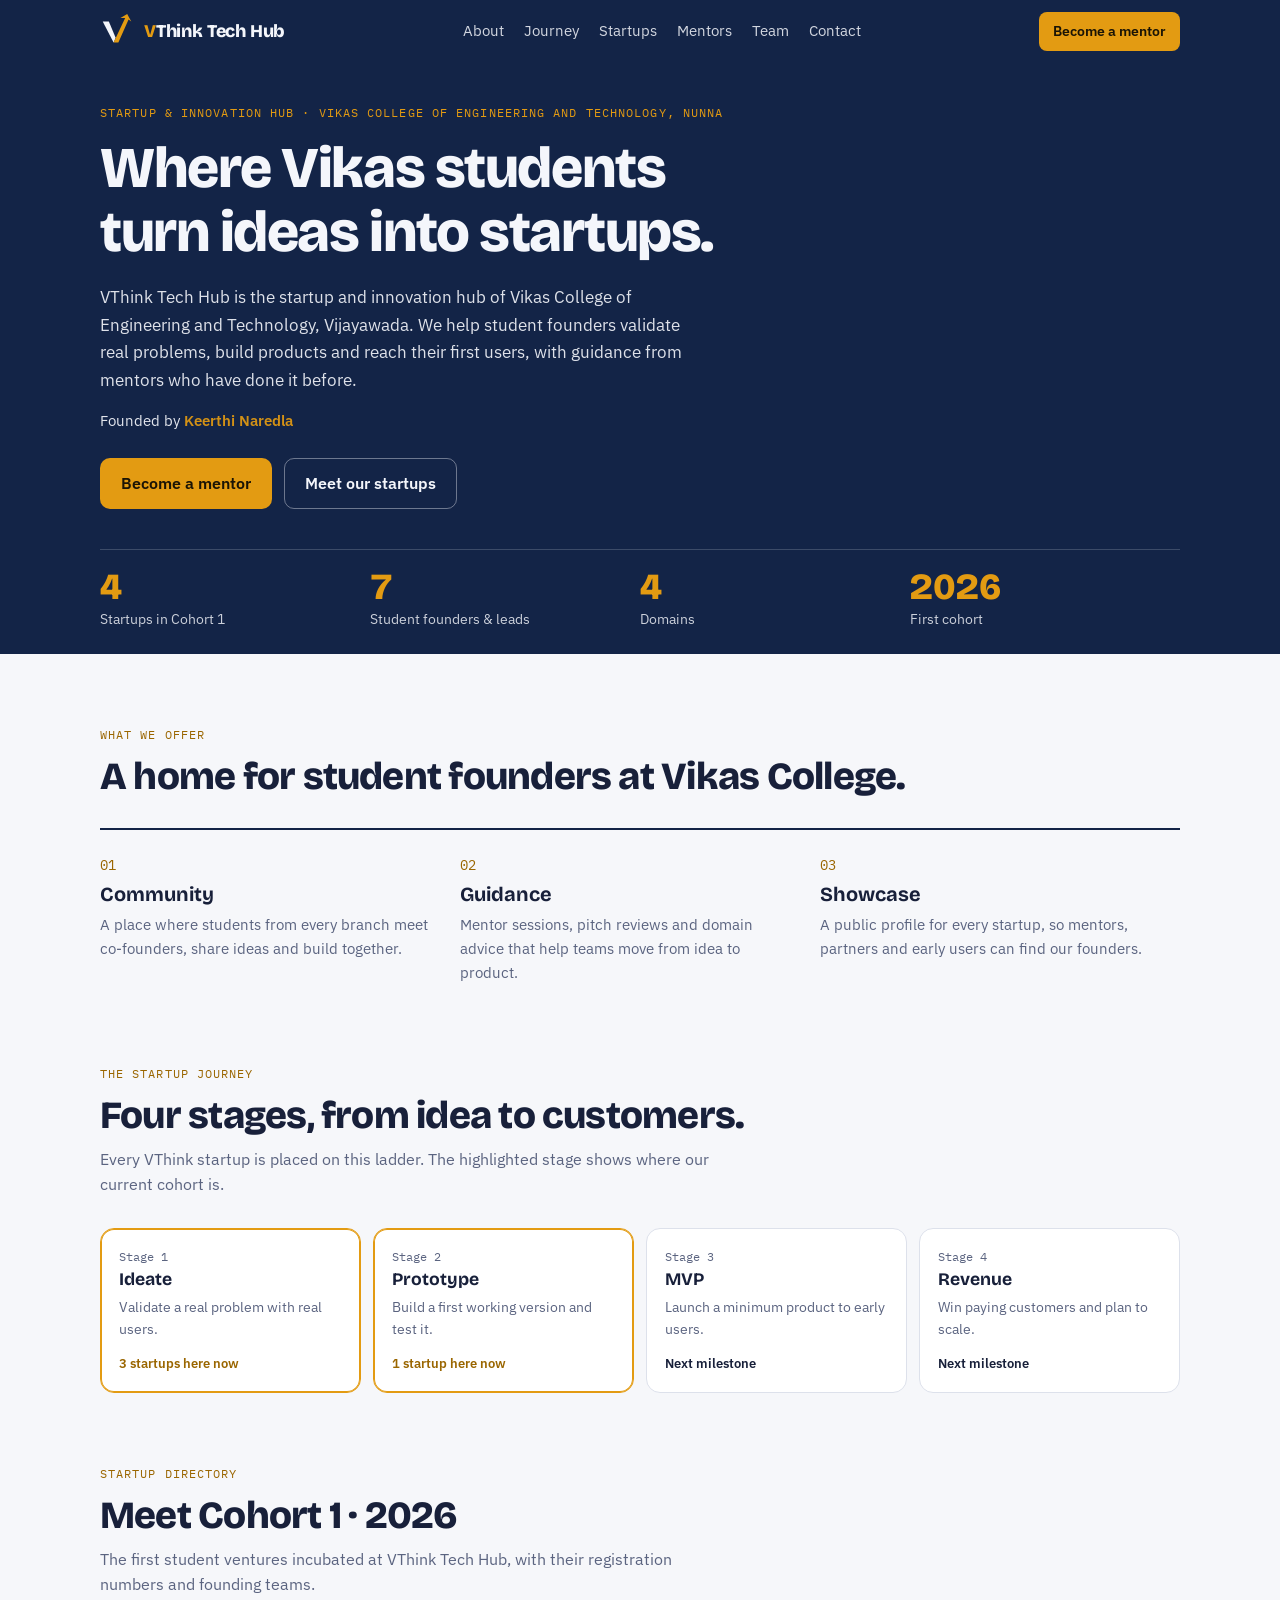
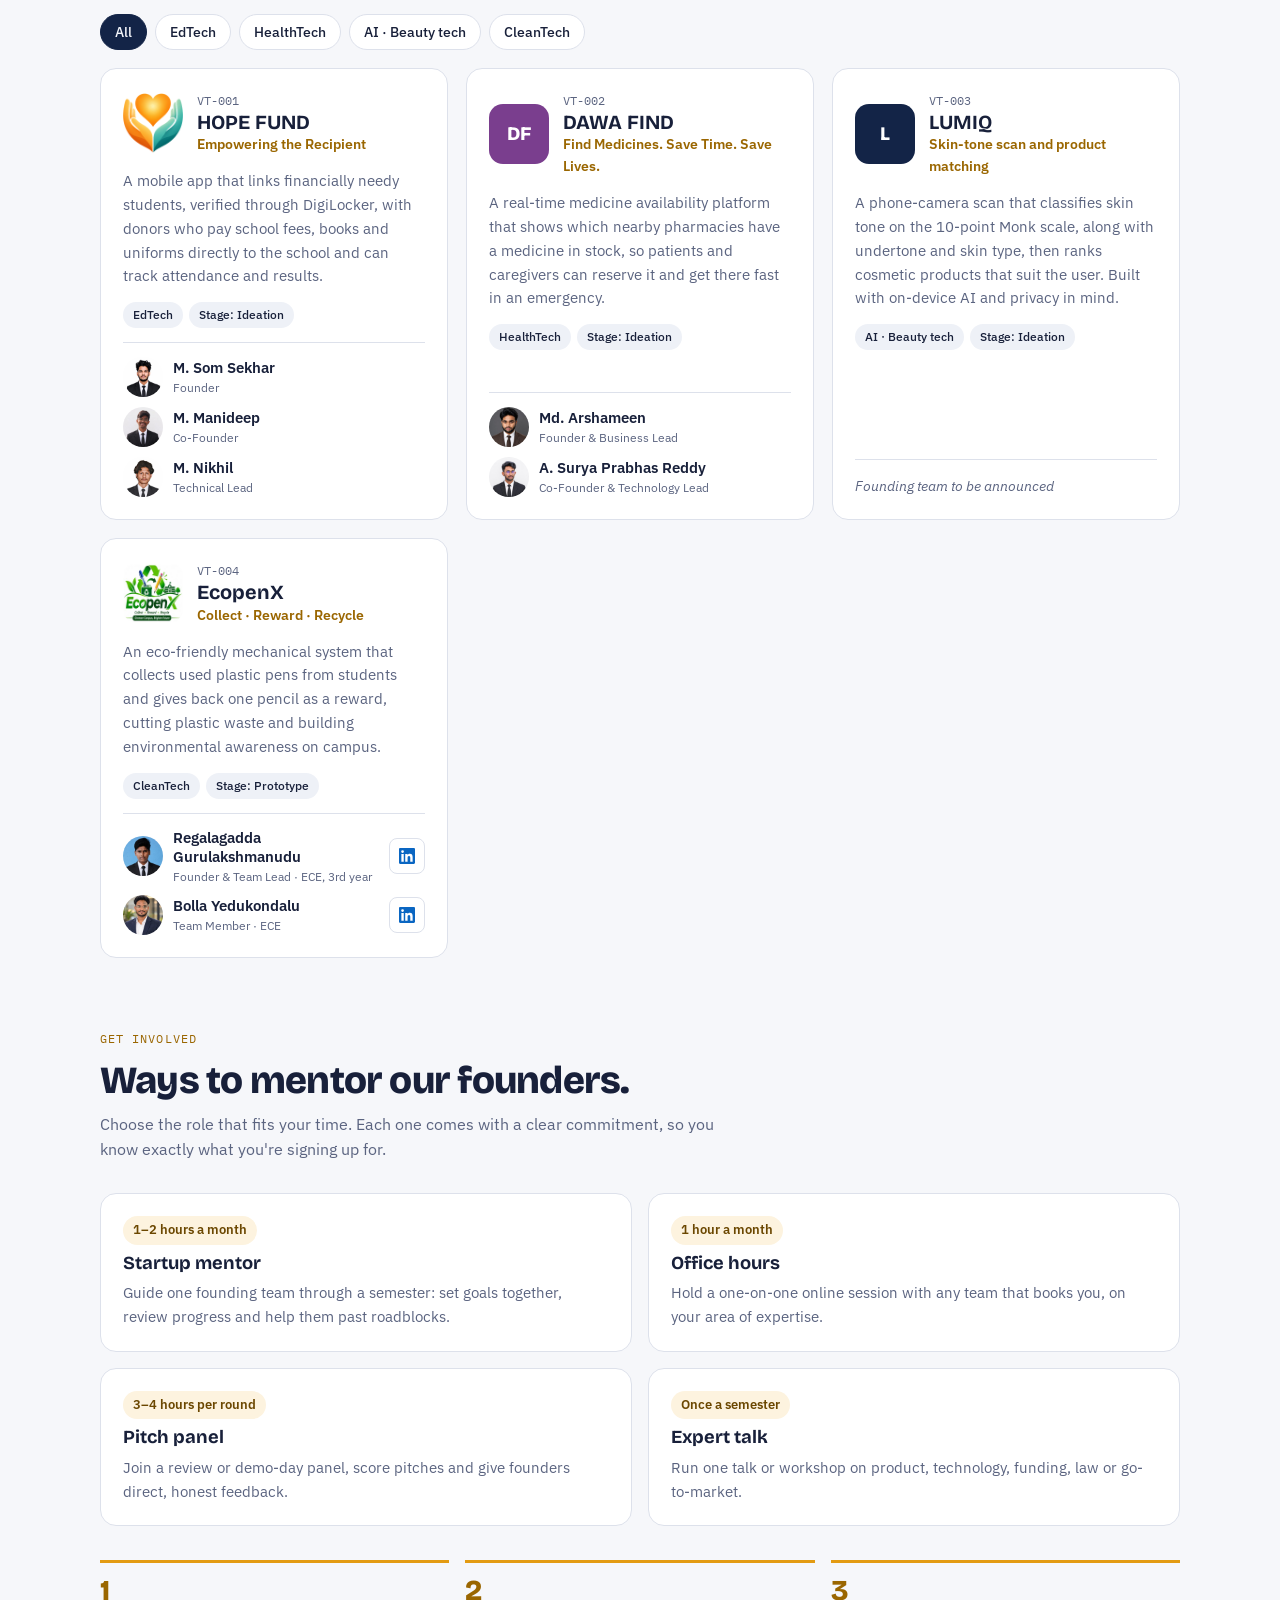
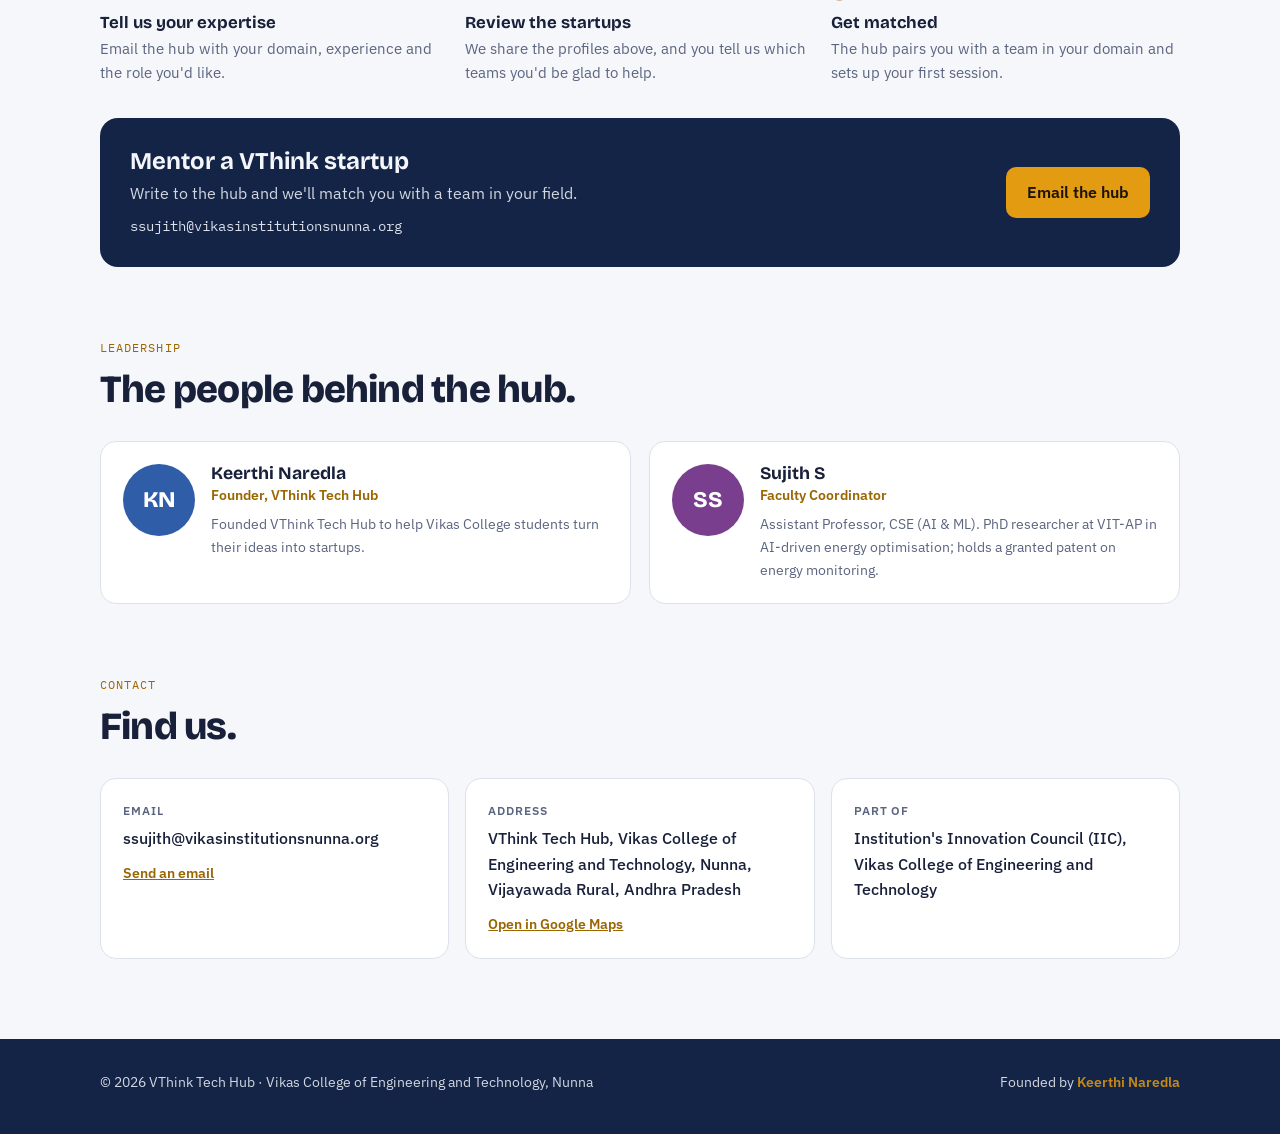
==== index.html @ a3f067a0 "Rename index. html to index.html" ====
<!DOCTYPE html>
<html lang="en">
<head>
<meta charset="utf-8">
<meta name="viewport" content="width=device-width, initial-scale=1">
<title>VThink Tech Hub</title>
<meta name="description" content="VThink Tech Hub, the startup and innovation hub of Vikas College of Engineering and Technology, Nunna, Vijayawada.">
<link rel="icon" href="data:image/svg+xml,%3Csvg%20xmlns%3D%22http%3A//www.w3.org/2000/svg%22%20viewBox%3D%220%200%20100%20100%22%3E%3Crect%20x%3D%224%22%20y%3D%224%22%20width%3D%2292%22%20height%3D%2292%22%20rx%3D%2224%22%20fill%3D%22%23132447%22/%3E%3Cpath%20d%3D%22M24%2030%20L50%2078%20L76%2030%22%20fill%3D%22none%22%20stroke%3D%22%23F4F6FB%22%20stroke-width%3D%2211%22%20stroke-linecap%3D%22round%22%20stroke-linejoin%3D%22round%22/%3E%3Ccircle%20cx%3D%2250%22%20cy%3D%2230%22%20r%3D%229%22%20fill%3D%22%23E39B12%22/%3E%3C/svg%3E">
<link rel="preconnect" href="https://fonts.googleapis.com">
<link rel="preconnect" href="https://fonts.gstatic.com" crossorigin>
<link href="https://fonts.googleapis.com/css2?family=Bricolage+Grotesque:opsz,wght@12..96,600;12..96,800&family=IBM+Plex+Sans:wght@400;500;600&family=IBM+Plex+Mono:wght@500&display=swap" rel="stylesheet">
<style>
/* Layout idea: university-hub information architecture. Ink masthead with impact numbers, numbered offer list, stage ladder, cohort directory, mentor roles with time, matching steps, leadership, contact. */
:root{
  --ink:#132447; --gold:#E39B12; --gold-text:#9A6600; --paper:#F6F7FA; --card:#FFFFFF;
  --text:#18203A; --muted:#5B6480; --line:#DDE1EB; --chip:#EEF1F7; --on-ink:#F4F6FB;
  --display:"Bricolage Grotesque","Segoe UI",system-ui,sans-serif;
  --body:"IBM Plex Sans","Segoe UI",system-ui,sans-serif;
  --mono:"IBM Plex Mono",ui-monospace,Menlo,monospace;
  color-scheme:light;
}
*{box-sizing:border-box}
html{scroll-behavior:smooth}
html,body{margin:0}
body{background:var(--paper);color:var(--text);font:16px/1.6 var(--body);-webkit-font-smoothing:antialiased}
a{color:inherit}
img{max-width:100%;display:block}
h1,h2,h3{font-family:var(--display);line-height:1.12;margin:0;text-wrap:balance}
.wrap{max-width:1120px;margin:0 auto;padding:0 20px}
:focus-visible{outline:3px solid var(--gold);outline-offset:3px;border-radius:4px}
@media (prefers-reduced-motion: reduce){html{scroll-behavior:auto}}

/* Header */
header.top{background:var(--ink);color:var(--on-ink);position:sticky;top:0;z-index:10}
.bar{display:flex;align-items:center;justify-content:space-between;gap:16px;padding-top:12px;padding-bottom:12px}
.brand{display:flex;align-items:center;gap:10px;text-decoration:none;font-family:var(--display);font-weight:800;font-size:1.12rem;letter-spacing:-.01em;white-space:nowrap}
.brand svg{width:34px;height:34px;flex:none}
.brand .v{color:var(--gold)}
.navlinks{display:flex;gap:20px;font-size:.92rem;overflow-x:auto;scrollbar-width:none}
.navlinks::-webkit-scrollbar{display:none}
.navlinks a{text-decoration:none;opacity:.85;white-space:nowrap;padding:6px 0}
.navlinks a:hover{opacity:1}
.navcta{background:var(--gold);color:#1A1405;text-decoration:none;font-weight:600;font-size:.88rem;padding:8px 14px;border-radius:8px;white-space:nowrap}
@media (max-width:820px){
  .bar{flex-wrap:wrap;row-gap:4px}
  .navlinks{order:3;width:100%;gap:18px;padding-bottom:4px}
}

/* Hero */
.hero{background:var(--ink);color:var(--on-ink);padding:40px 0 0}
.eyebrow{font-family:var(--mono);font-size:.76rem;letter-spacing:.09em;text-transform:uppercase;color:var(--gold)}
.hero h1{font-size:clamp(2.1rem,5vw,3.6rem);font-weight:800;letter-spacing:-.025em;margin:14px 0 0;max-width:18ch}
.hero .lead{max-width:60ch;font-size:1.08rem;opacity:.9;margin:18px 0 0}
.founded{margin:14px 0 0;font-size:.95rem;opacity:.92}
.founded b{color:var(--gold);font-weight:600}
.btns{display:flex;gap:12px;flex-wrap:wrap;margin-top:26px}
.btn{display:inline-flex;align-items:center;padding:12px 20px;border-radius:10px;font-weight:600;text-decoration:none;font-size:.97rem;border:1.5px solid transparent}
.btn.primary{background:var(--gold);color:#1A1405}
.btn.ghost{border-color:rgba(244,246,251,.4);color:var(--on-ink)}
.btn.dark{background:var(--ink);color:var(--on-ink)}
.stats{display:grid;grid-template-columns:repeat(4,1fr);margin-top:40px;border-top:1px solid rgba(244,246,251,.18)}
.stat{padding:18px 12px 22px 0}
.stat b{display:block;font-family:var(--display);font-size:2.3rem;font-weight:800;color:var(--gold);line-height:1.05;font-variant-numeric:tabular-nums}
.stat span{font-size:.85rem;opacity:.82}
@media (max-width:640px){.stats{grid-template-columns:repeat(2,1fr)}}

/* Sections */
section{padding:72px 0 0}
.kicker{font-family:var(--mono);font-size:.74rem;letter-spacing:.09em;text-transform:uppercase;color:var(--gold-text);margin-bottom:10px}
.sechead h2{font-size:clamp(1.7rem,3.4vw,2.4rem);font-weight:800;letter-spacing:-.02em}
.sechead p{color:var(--muted);max-width:62ch;margin:10px 0 0}
.sechead{margin-bottom:30px}

/* 01/02/03 offer list */
.offer{display:grid;grid-template-columns:repeat(3,1fr);gap:0;border-top:2px solid var(--ink)}
.offer div{padding:22px 24px 8px 0}
.offer .n{font-family:var(--mono);color:var(--gold-text);font-size:.9rem}
.offer h3{font-size:1.25rem;margin:6px 0 6px}
.offer p{margin:0;color:var(--muted);font-size:.95rem}
@media (max-width:760px){.offer{grid-template-columns:1fr}.offer div{padding:18px 0 4px;border-bottom:1px solid var(--line)}}

/* Stage ladder */
.ladder{display:grid;grid-template-columns:repeat(4,1fr);gap:12px}
.rung{background:var(--card);border:1px solid var(--line);border-radius:14px;padding:18px;position:relative}
.rung .step{font-family:var(--mono);font-size:.75rem;color:var(--muted)}
.rung h3{font-size:1.1rem;margin:4px 0 6px}
.rung p{margin:0;font-size:.88rem;color:var(--muted)}
.rung .count{margin-top:12px;font-size:.82rem;font-weight:600}
.rung.on{border-color:var(--gold);box-shadow:0 0 0 1px var(--gold) inset}
.rung.on .count{color:var(--gold-text)}
@media (max-width:760px){.ladder{grid-template-columns:1fr 1fr}}

/* Directory */
.dirbar{display:flex;justify-content:space-between;align-items:end;gap:16px;flex-wrap:wrap;margin-bottom:18px}
.filters{display:flex;gap:8px;flex-wrap:wrap}
.filter{font:500 .85rem var(--body);padding:7px 14px;border-radius:999px;border:1px solid var(--line);background:var(--card);color:var(--text);cursor:pointer;min-height:36px}
.filter[aria-pressed="true"]{background:var(--ink);color:var(--on-ink);border-color:var(--ink)}
.grid{display:grid;grid-template-columns:repeat(auto-fill,minmax(310px,1fr));gap:18px}
.venture{background:var(--card);border:1px solid var(--line);border-radius:16px;padding:22px;display:flex;flex-direction:column;gap:14px}
.vhead{display:flex;gap:14px;align-items:center}
.logo{width:60px;height:60px;border-radius:14px;flex:none;display:grid;place-items:center;font-family:var(--display);font-weight:800;font-size:1.2rem;color:#fff;overflow:hidden;background:#fff}
.logo img{width:100%;height:100%;object-fit:contain}
.sno{font-family:var(--mono);font-size:.78rem;color:var(--muted)}
.venture h3{font-size:1.25rem}
.tagline{font-size:.86rem;font-weight:600;color:var(--gold-text)}
.pitch{margin:0;color:var(--muted);font-size:.93rem}
.chips{display:flex;gap:6px;flex-wrap:wrap}
.chip{font-size:.78rem;font-weight:500;padding:3px 10px;border-radius:999px;background:var(--chip)}
.founders{border-top:1px solid var(--line);padding-top:14px;display:flex;flex-direction:column;gap:10px;margin-top:auto}
.fd{display:flex;align-items:center;gap:10px;line-height:1.3;font-size:.92rem}
.fd b{font-weight:600;display:block}
.fd small{color:var(--muted);font-size:.78rem}
.fav{width:40px;height:40px;flex:none;border-radius:50%;overflow:hidden;display:grid;place-items:center;color:#fff;font-weight:700;font-size:.85rem}
.fav img{width:100%;height:100%;object-fit:cover}
.fdt{flex:1;min-width:0}
.fli{flex:none;width:36px;height:36px;display:grid;place-items:center;border-radius:8px;border:1px solid var(--line)}
.fli svg{width:16px;height:16px;fill:#0A66C2}
.fli:hover{background:var(--chip)}
.pending{color:var(--muted);font-style:italic;font-size:.9rem}

/* Mentor roles */
.roles{display:grid;grid-template-columns:repeat(2,1fr);gap:16px}
.role{background:var(--card);border:1px solid var(--line);border-radius:16px;padding:22px;display:flex;flex-direction:column;gap:8px}
.role h3{font-size:1.15rem}
.role p{margin:0;color:var(--muted);font-size:.93rem}
.time{display:inline-flex;align-self:flex-start;gap:6px;align-items:center;font-size:.8rem;font-weight:600;background:#FDF3DF;color:#6B4700;padding:4px 10px;border-radius:999px}
@media (max-width:700px){.roles{grid-template-columns:1fr}}
.steps{display:grid;grid-template-columns:repeat(3,1fr);gap:16px;margin-top:34px;counter-reset:s}
.stepc{border-top:3px solid var(--gold);padding-top:14px}
.stepc .k{font-family:var(--display);font-weight:800;font-size:1.8rem;color:var(--gold-text);line-height:1}
.stepc h3{font-size:1.05rem;margin:8px 0 4px}
.stepc p{margin:0;color:var(--muted);font-size:.92rem}
@media (max-width:700px){.steps{grid-template-columns:1fr}}
.cta{margin-top:34px;background:var(--ink);color:var(--on-ink);border-radius:18px;padding:30px;display:flex;justify-content:space-between;align-items:center;gap:20px;flex-wrap:wrap}
.cta h3{font-size:1.5rem}
.cta p{margin:6px 0 0;opacity:.85}
.mail{font-family:var(--mono);font-size:.88rem;opacity:.9;display:block;margin-top:8px;word-break:break-all}

/* Leadership */
.team{display:grid;grid-template-columns:repeat(auto-fill,minmax(min(100%,440px),1fr));gap:18px}
.person{background:var(--card);border:1px solid var(--line);border-radius:16px;padding:22px;display:flex;gap:16px;align-items:flex-start}
.avatar{width:72px;height:72px;border-radius:50%;flex:none;display:grid;place-items:center;font-family:var(--display);font-weight:800;font-size:1.4rem;color:#fff;overflow:hidden}
.avatar img{width:100%;height:100%;object-fit:cover}
.person h3{font-size:1.1rem}
.person .r{color:var(--gold-text);font-weight:600;font-size:.86rem}
.person p{margin:6px 0 0;color:var(--muted);font-size:.9rem}
.li{display:inline-flex;gap:6px;align-items:center;margin-top:8px;font-size:.85rem;font-weight:600;text-decoration:none}
.li svg{width:16px;height:16px;fill:#0A66C2}

/* Contact */
.contact{display:grid;grid-template-columns:repeat(3,1fr);gap:16px}
.cbox{background:var(--card);border:1px solid var(--line);border-radius:16px;padding:22px}
.cbox .lab{font-size:.75rem;text-transform:uppercase;letter-spacing:.08em;color:var(--muted);font-weight:600}
.cbox .val{margin-top:6px;font-weight:500;word-break:break-word}
.cbox a.go{display:inline-block;margin-top:10px;font-size:.88rem;font-weight:600;color:var(--gold-text)}
@media (max-width:760px){.contact{grid-template-columns:1fr}}

footer{margin-top:80px;background:var(--ink);color:var(--on-ink);padding:32px 0 40px;font-size:.88rem}
footer .wrap{display:flex;justify-content:space-between;gap:16px;flex-wrap:wrap;opacity:.85}
footer b{color:var(--gold);font-weight:600}
</style>
</head>
<body>
<noscript><p style="margin:0;padding:12px 20px;background:#FFF4D6;color:#5A3D00;text-align:center">Please turn on JavaScript to see the startup directory.</p></noscript>

<header class="top">
  <div class="wrap bar">
    <a class="brand" href="#top" aria-label="VThink Tech Hub home">
      <svg viewBox="0 0 100 100" aria-hidden="true"><path d="M8 22 H26 L46 70 L40 84 Z" fill="#F4F6FB"/><path d="M40 84 L74 12 L60 12 L80 0 L92 22 L84 16 L54 84 Z" fill="#E39B12"/></svg>
      <span><span class="v">V</span>Think Tech Hub</span>
    </a>
    <nav class="navlinks" aria-label="Main">
      <a href="#about">About</a>
      <a href="#journey">Journey</a>
      <a href="#cohort">Startups</a>
      <a href="#mentors">Mentors</a>
      <a href="#team">Team</a>
      <a href="#contact">Contact</a>
    </nav>
    <a class="navcta" href="#mentors">Become a mentor</a>
  </div>
</header>

<div class="hero" id="top">
  <div class="wrap">
    <div class="eyebrow">Startup &amp; Innovation Hub · Vikas College of Engineering and Technology, Nunna</div>
    <h1>Where Vikas students turn ideas into startups.</h1>
    <p class="lead">VThink Tech Hub is the startup and innovation hub of Vikas College of Engineering and Technology, Vijayawada. We help student founders validate real problems, build products and reach their first users, with guidance from mentors who have done it before.</p>
    <p class="founded">Founded by <b>Keerthi Naredla</b></p>
    <div class="btns">
      <a class="btn primary" href="#mentors">Become a mentor</a>
      <a class="btn ghost" href="#cohort">Meet our startups</a>
    </div>
    <div class="stats" aria-label="Hub at a glance">
      <div class="stat"><b id="st-startups">0</b><span>Startups in Cohort 1</span></div>
      <div class="stat"><b id="st-founders">0</b><span>Student founders &amp; leads</span></div>
      <div class="stat"><b id="st-domains">0</b><span>Domains</span></div>
      <div class="stat"><b>2026</b><span>First cohort</span></div>
    </div>
  </div>
</div>

<main>
  <section id="about">
    <div class="wrap">
      <div class="sechead">
        <div class="kicker">What we offer</div>
        <h2>A home for student founders at Vikas College.</h2>
      </div>
      <div class="offer">
        <div><span class="n">01</span><h3>Community</h3><p>A place where students from every branch meet co-founders, share ideas and build together.</p></div>
        <div><span class="n">02</span><h3>Guidance</h3><p>Mentor sessions, pitch reviews and domain advice that help teams move from idea to product.</p></div>
        <div><span class="n">03</span><h3>Showcase</h3><p>A public profile for every startup, so mentors, partners and early users can find our founders.</p></div>
      </div>
    </div>
  </section>

  <section id="journey">
    <div class="wrap">
      <div class="sechead">
        <div class="kicker">The startup journey</div>
        <h2>Four stages, from idea to customers.</h2>
        <p>Every VThink startup is placed on this ladder. The highlighted stage shows where our current cohort is.</p>
      </div>
      <div class="ladder" id="ladder"></div>
    </div>
  </section>

  <section id="cohort">
    <div class="wrap">
      <div class="dirbar">
        <div class="sechead" style="margin:0">
          <div class="kicker">Startup directory</div>
          <h2>Meet Cohort 1 · 2026</h2>
          <p>The first student ventures incubated at VThink Tech Hub, with their registration numbers and founding teams.</p>
        </div>
        <div class="filters" id="filters" role="group" aria-label="Filter by domain"></div>
      </div>
      <div class="grid" id="grid"></div>
    </div>
  </section>

  <section id="mentors">
    <div class="wrap">
      <div class="sechead">
        <div class="kicker">Get involved</div>
        <h2>Ways to mentor our founders.</h2>
        <p>Choose the role that fits your time. Each one comes with a clear commitment, so you know exactly what you're signing up for.</p>
      </div>
      <div class="roles">
        <div class="role"><span class="time">1–2 hours a month</span><h3>Startup mentor</h3><p>Guide one founding team through a semester: set goals together, review progress and help them past roadblocks.</p></div>
        <div class="role"><span class="time">1 hour a month</span><h3>Office hours</h3><p>Hold a one-on-one online session with any team that books you, on your area of expertise.</p></div>
        <div class="role"><span class="time">3–4 hours per round</span><h3>Pitch panel</h3><p>Join a review or demo-day panel, score pitches and give founders direct, honest feedback.</p></div>
        <div class="role"><span class="time">Once a semester</span><h3>Expert talk</h3><p>Run one talk or workshop on product, technology, funding, law or go-to-market.</p></div>
      </div>
      <div class="steps">
        <div class="stepc"><div class="k">1</div><h3>Tell us your expertise</h3><p>Email the hub with your domain, experience and the role you'd like.</p></div>
        <div class="stepc"><div class="k">2</div><h3>Review the startups</h3><p>We share the profiles above, and you tell us which teams you'd be glad to help.</p></div>
        <div class="stepc"><div class="k">3</div><h3>Get matched</h3><p>The hub pairs you with a team in your domain and sets up your first session.</p></div>
      </div>
      <div class="cta">
        <div>
          <h3>Mentor a VThink startup</h3>
          <p>Write to the hub and we'll match you with a team in your field.</p>
          <span class="mail">ssujith@vikasinstitutionsnunna.org</span>
        </div>
        <a class="btn primary" href="mailto:ssujith@vikasinstitutionsnunna.org?subject=Mentoring%20at%20VThink%20Tech%20Hub">Email the hub</a>
      </div>
    </div>
  </section>

  <section id="team">
    <div class="wrap">
      <div class="sechead">
        <div class="kicker">Leadership</div>
        <h2>The people behind the hub.</h2>
      </div>
      <div class="team" id="teamgrid"></div>
    </div>
  </section>

  <section id="contact">
    <div class="wrap">
      <div class="sechead">
        <div class="kicker">Contact</div>
        <h2>Find us.</h2>
      </div>
      <div class="contact">
        <div class="cbox"><div class="lab">Email</div><div class="val">ssujith@vikasinstitutionsnunna.org</div><a class="go" href="mailto:ssujith@vikasinstitutionsnunna.org">Send an email</a></div>
        <div class="cbox"><div class="lab">Address</div><div class="val">VThink Tech Hub, Vikas College of Engineering and Technology, Nunna, Vijayawada Rural, Andhra Pradesh</div><a class="go" href="https://www.google.com/maps/search/?api=1&amp;query=Vikas+College+of+Engineering+and+Technology+Nunna+Vijayawada" target="_blank" rel="noopener">Open in Google Maps</a></div>
        <div class="cbox"><div class="lab">Part of</div><div class="val">Institution's Innovation Council (IIC), Vikas College of Engineering and Technology</div></div>
      </div>
    </div>
  </section>
</main>

<footer>
  <div class="wrap">
    <span>© 2026 VThink Tech Hub · Vikas College of Engineering and Technology, Nunna</span>
    <span>Founded by <b>Keerthi Naredla</b></span>
  </div>
</footer>

<script>
/* ====== EDIT HERE ====== */
const STARTUPS = [
  { sno:"VT-001", name:"HOPE FUND", tagline:"Empowering the Recipient",
    pitch:"A mobile app that links financially needy students, verified through DigiLocker, with donors who pay school fees, books and uniforms directly to the school and can track attendance and results.",
    founders:[ { name:"M. Som Sekhar", role:"Founder", photo:"[data-uri]" },
               { name:"M. Manideep", role:"Co-Founder", photo:"[data-uri]" },
               { name:"M. Nikhil", role:"Technical Lead", photo:"[data-uri]" } ],
    domain:"EdTech", stage:"Ideation", logo:"[data-uri]" },
  { sno:"VT-002", name:"DAWA FIND", tagline:"Find Medicines. Save Time. Save Lives.",
    pitch:"A real-time medicine availability platform that shows which nearby pharmacies have a medicine in stock, so patients and caregivers can reserve it and get there fast in an emergency.",
    founders:[ { name:"Md. Arshameen", role:"Founder & Business Lead", photo:"[data-uri]" },
               { name:"A. Surya Prabhas Reddy", role:"Co-Founder & Technology Lead", photo:"[data-uri]" } ],
    domain:"HealthTech", stage:"Ideation", logo:"" },
  { sno:"VT-003", name:"LUMIQ", tagline:"Skin-tone scan and product matching",
    pitch:"A phone-camera scan that classifies skin tone on the 10-point Monk scale, along with undertone and skin type, then ranks cosmetic products that suit the user. Built with on-device AI and privacy in mind.",
    founders:[], domain:"AI · Beauty tech", stage:"Ideation", logo:"" },
  { sno:"VT-004", name:"EcopenX", tagline:"Collect · Reward · Recycle",
    pitch:"An eco-friendly mechanical system that collects used plastic pens from students and gives back one pencil as a reward, cutting plastic waste and building environmental awareness on campus.",
    founders:[ { name:"Regalagadda Gurulakshmanudu", role:"Founder & Team Lead · ECE, 3rd year", photo:"[data-uri]", linkedin:"https://www.linkedin.com/in/regalagadda-gurulakshmanudu-84275a3aa" },
               { name:"Bolla Yedukondalu", role:"Team Member · ECE", photo:"[data-uri]", linkedin:"https://www.linkedin.com/in/yedukondalu-bolla-64a667340" } ],
    domain:"CleanTech", stage:"Prototype", logo:"[data-uri]" },
];
const TEAM = [
  { name:"Keerthi Naredla", role:"Founder, VThink Tech Hub", bio:"Founded VThink Tech Hub to help Vikas College students turn their ideas into startups.", linkedin:"", photo:"" },
  { name:"Sujith S", role:"Faculty Coordinator", bio:"Assistant Professor, CSE (AI & ML). PhD researcher at VIT-AP in AI-driven energy optimisation; holds a granted patent on energy monitoring.", linkedin:"", photo:"" },
];
/* ====== end of data ====== */

const STAGES = [
  { key:"Ideation",  title:"Ideate",    text:"Validate a real problem with real users." },
  { key:"Prototype", title:"Prototype", text:"Build a first working version and test it." },
  { key:"MVP",       title:"MVP",       text:"Launch a minimum product to early users." },
  { key:"Revenue",   title:"Revenue",   text:"Win paying customers and plan to scale." },
];
const PALETTE=["#132447","#2F5DA8","#B5651D","#2E7D5B","#7A3E8E","#A23B48","#1F6F78"];
const esc=s=>String(s??"").replace(/[&<>"]/g,c=>({"&":"&amp;","<":"&lt;",">":"&gt;",'"':"&quot;"}[c]));
const initials=n=>String(n||"?").split(/\s+/).filter(Boolean).slice(0,2).map(w=>w.replace(/[^A-Za-z]/g,"")[0]||"").join("").toUpperCase()||"?";
const hue=n=>PALETTE[[...String(n)].reduce((a,c)=>a+c.charCodeAt(0),0)%PALETTE.length];
function mark(cls,name,img){
  if(img) return `<div class="${cls}" data-initials="${esc(initials(name))}" data-bg="${hue(name)}"><img src="${esc(img)}" alt="${esc(name)}"></div>`;
  return `<div class="${cls}" style="background:${hue(name)}" aria-hidden="true">${esc(initials(name))}</div>`;
}
function guardImages(){
  document.querySelectorAll("[data-initials] img").forEach(img=>{
    const swap=()=>{const b=img.parentElement;b.style.background=b.dataset.bg;b.textContent=b.dataset.initials;};
    img.addEventListener("error",swap,{once:true});
    if(img.complete&&img.naturalWidth===0) swap();
  });
}
function safe(fn,id){try{fn();}catch(e){const el=id&&document.getElementById(id);if(el)el.innerHTML='<p class="pending">This section could not load. Please refresh the page.</p>';}}
STARTUPS.forEach((s,i)=>{s.sno=s.sno||`VT-${String(i+1).padStart(3,"0")}`;s.founders=Array.isArray(s.founders)?s.founders.filter(f=>f&&f.name):[];s.stage=s.stage||"Ideation";s.domain=s.domain||"Other";});

let active="All";
function renderFilters(){
  const ds=[...new Set(STARTUPS.map(s=>s.domain))];
  const all=["All",...ds];
  document.getElementById("filters").innerHTML=all.length<3?"":all.map((d,i)=>`<button class="filter" type="button" id="f${i}" aria-pressed="${d===active}" data-d="${esc(d)}">${esc(d)}</button>`).join("");
  document.querySelectorAll(".filter").forEach(b=>b.addEventListener("click",()=>{active=b.dataset.d;safe(renderFilters,"filters");safe(renderGrid,"grid");safe(guardImages);}));
}
function renderGrid(){
  const list=STARTUPS.filter(s=>active==="All"||s.domain===active);
  document.getElementById("grid").innerHTML=list.map(s=>`
    <article class="venture">
      <div class="vhead">${mark("logo",s.name,s.logo)}<div><div class="sno">${esc(s.sno)}</div><h3>${esc(s.name)}</h3><div class="tagline">${esc(s.tagline)}</div></div></div>
      <p class="pitch">${esc(s.pitch)}</p>
      <div class="chips"><span class="chip">${esc(s.domain)}</span><span class="chip">Stage: ${esc(s.stage)}</span></div>
      <div class="founders">${s.founders.length?s.founders.map(f=>`<div class="fd">${mark("fav",f.name,f.photo)}<div class="fdt"><b>${esc(f.name)}</b><small>${esc(f.role)}</small></div>${f.linkedin?`<a class="fli" href="${esc(f.linkedin)}" target="_blank" rel="noopener" aria-label="${esc(f.name)} on LinkedIn">${LI}</a>`:""}</div>`).join(""):'<span class="pending">Founding team to be announced</span>'}</div>
    </article>`).join("");
}
function renderLadder(){
  document.getElementById("ladder").innerHTML=STAGES.map((st,i)=>{
    const n=STARTUPS.filter(s=>s.stage===st.key).length;
    return `<div class="rung ${n?"on":""}"><div class="step">Stage ${i+1}</div><h3>${st.title}</h3><p>${st.text}</p><div class="count">${n?`${n} startup${n>1?"s":""} here now`:"Next milestone"}</div></div>`;
  }).join("");
}
const LI='<svg viewBox="0 0 24 24" aria-hidden="true"><path d="M20.45 20.45h-3.56v-5.57c0-1.33-.02-3.04-1.85-3.04-1.85 0-2.14 1.45-2.14 2.94v5.67H9.34V9h3.42v1.56h.05c.48-.9 1.64-1.85 3.37-1.85 3.6 0 4.27 2.37 4.27 5.46v6.28zM5.34 7.43a2.06 2.06 0 1 1 0-4.13 2.06 2.06 0 0 1 0 4.13zM7.12 20.45H3.56V9h3.56v11.45zM22.22 0H1.77C.8 0 0 .77 0 1.73v20.54C0 23.23.8 24 1.77 24h20.45c.98 0 1.78-.77 1.78-1.73V1.73C24 .77 23.2 0 22.22 0z"/></svg>';
function renderTeam(){
  const li='<svg viewBox="0 0 24 24" aria-hidden="true"><path d="M20.45 20.45h-3.56v-5.57c0-1.33-.02-3.04-1.85-3.04-1.85 0-2.14 1.45-2.14 2.94v5.67H9.34V9h3.42v1.56h.05c.48-.9 1.64-1.85 3.37-1.85 3.6 0 4.27 2.37 4.27 5.46v6.28zM5.34 7.43a2.06 2.06 0 1 1 0-4.13 2.06 2.06 0 0 1 0 4.13zM7.12 20.45H3.56V9h3.56v11.45zM22.22 0H1.77C.8 0 0 .77 0 1.73v20.54C0 23.23.8 24 1.77 24h20.45c.98 0 1.78-.77 1.78-1.73V1.73C24 .77 23.2 0 22.22 0z"/></svg>';
  document.getElementById("teamgrid").innerHTML=TEAM.map(p=>`
    <article class="person">${mark("avatar",p.name,p.photo)}
      <div><h3>${esc(p.name)}</h3><div class="r">${esc(p.role)}</div><p>${esc(p.bio)}</p>
      ${p.linkedin?`<a class="li" href="${esc(p.linkedin)}" target="_blank" rel="noopener">${li}LinkedIn</a>`:""}</div>
    </article>`).join("");
}
function renderStats(){
  document.getElementById("st-startups").textContent=STARTUPS.length;
  document.getElementById("st-founders").textContent=new Set(STARTUPS.flatMap(s=>s.founders.map(f=>f.name))).size;
  document.getElementById("st-domains").textContent=new Set(STARTUPS.map(s=>s.domain)).size;
}
safe(renderStats);safe(renderLadder,"ladder");safe(renderFilters,"filters");safe(renderGrid,"grid");safe(renderTeam,"teamgrid");safe(guardImages);
</script>
</body>
</html>
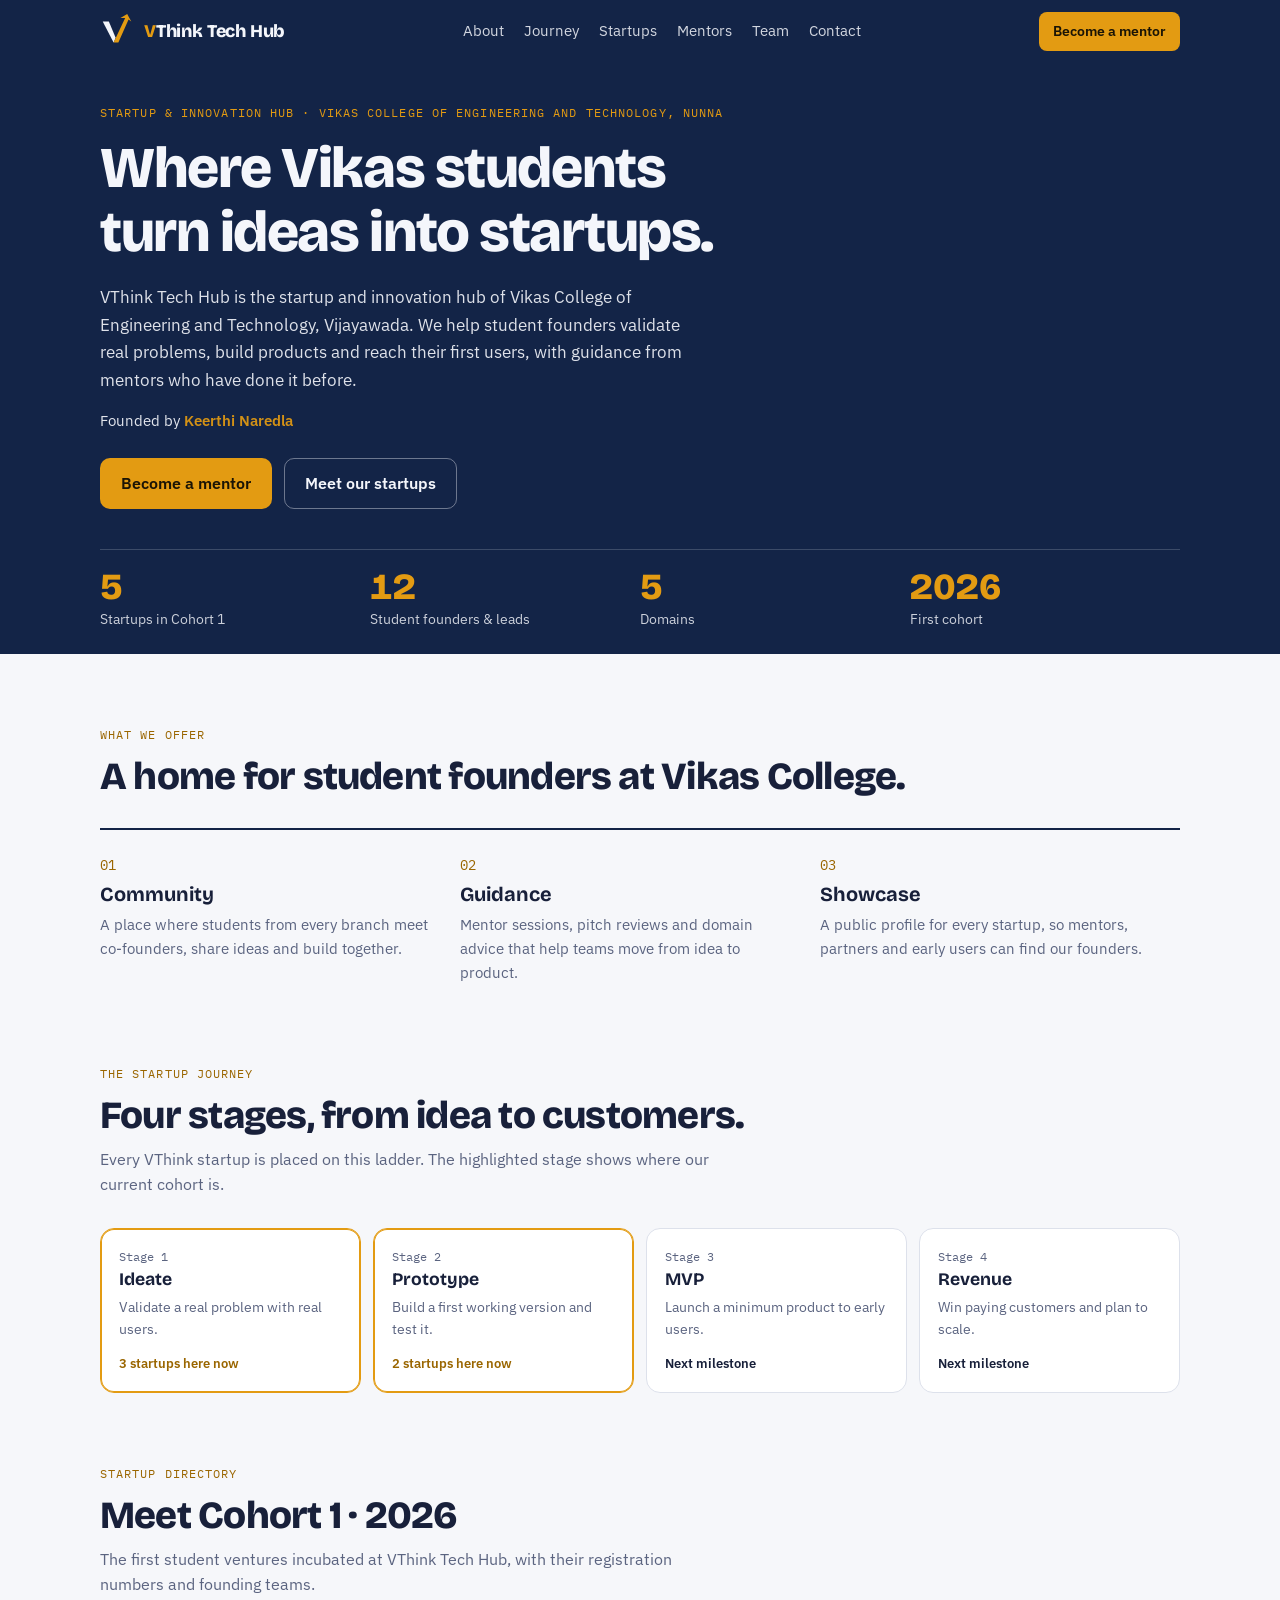
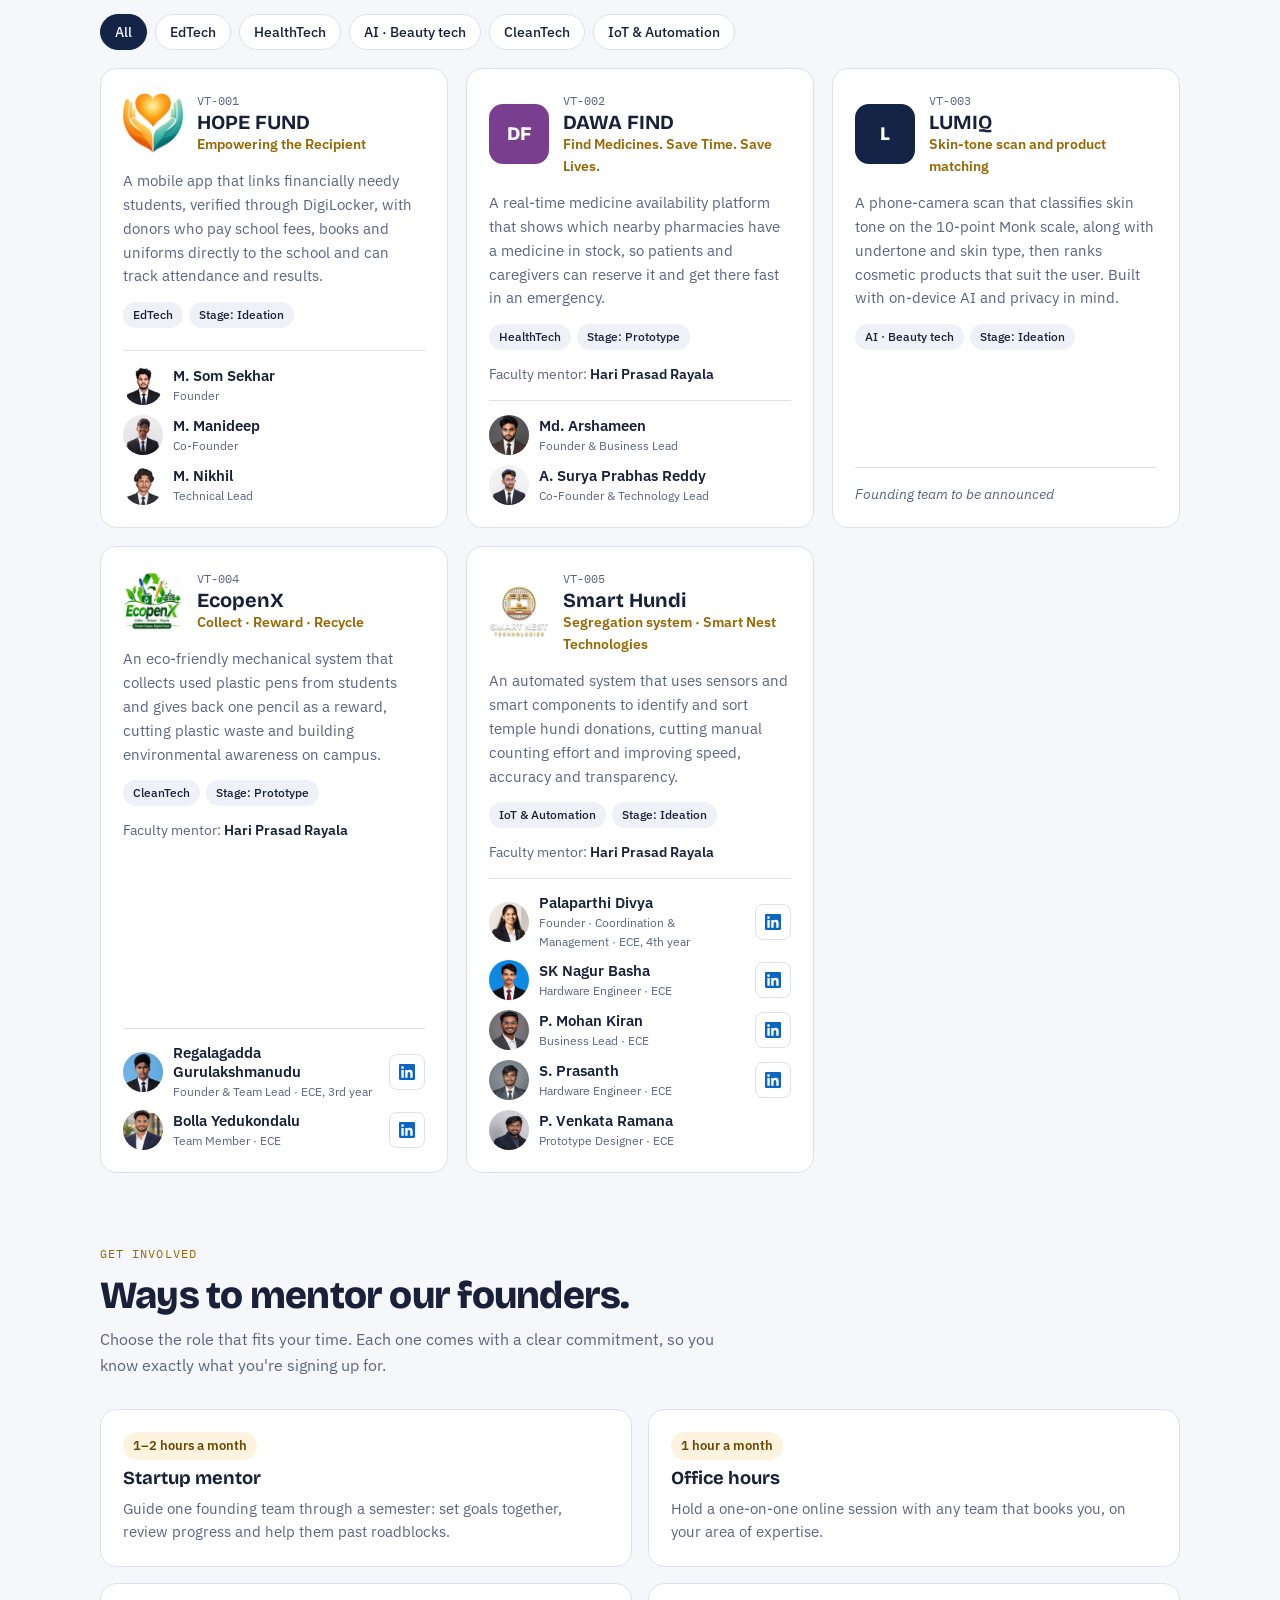
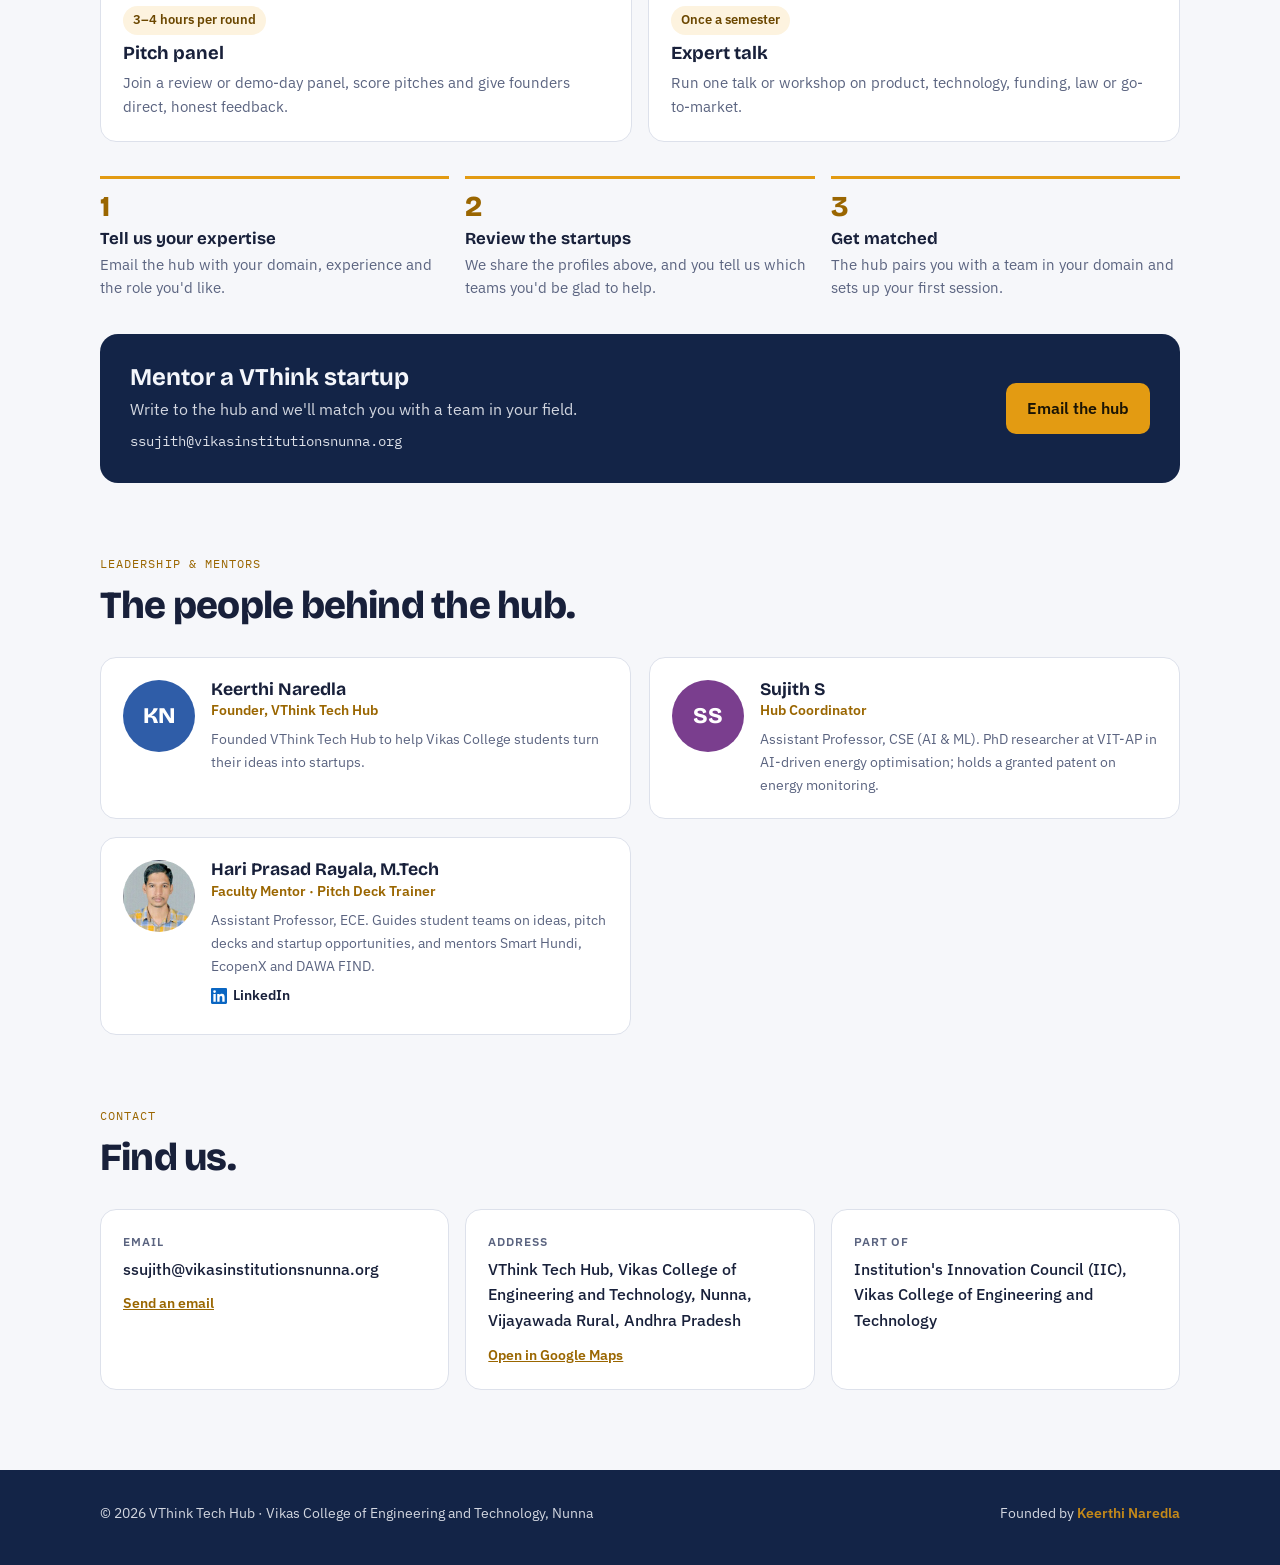
==== commit b40a98be: "Add files via upload" ====
--- a/index.html
+++ b/index.html
@@ -116,6 +116,8 @@
 .fli{flex:none;width:36px;height:36px;display:grid;place-items:center;border-radius:8px;border:1px solid var(--line)}
 .fli svg{width:16px;height:16px;fill:#0A66C2}
 .fli:hover{background:var(--chip)}
+.mentorline{font-size:.85rem;color:var(--muted)}
+.mentorline b{color:var(--text);font-weight:600}
 .pending{color:var(--muted);font-style:italic;font-size:.9rem}
 
 /* Mentor roles */
@@ -272,7 +274,7 @@
   <section id="team">
     <div class="wrap">
       <div class="sechead">
-        <div class="kicker">Leadership</div>
+        <div class="kicker">Leadership &amp; mentors</div>
         <h2>The people behind the hub.</h2>
       </div>
       <div class="team" id="teamgrid"></div>
@@ -314,7 +316,7 @@
     pitch:"A real-time medicine availability platform that shows which nearby pharmacies have a medicine in stock, so patients and caregivers can reserve it and get there fast in an emergency.",
     founders:[ { name:"Md. Arshameen", role:"Founder & Business Lead", photo:"[data-uri]" },
                { name:"A. Surya Prabhas Reddy", role:"Co-Founder & Technology Lead", photo:"[data-uri]" } ],
-    domain:"HealthTech", stage:"Ideation", logo:"" },
+    domain:"HealthTech", stage:"Prototype", logo:"", mentor:"Hari Prasad Rayala" },
   { sno:"VT-003", name:"LUMIQ", tagline:"Skin-tone scan and product matching",
     pitch:"A phone-camera scan that classifies skin tone on the 10-point Monk scale, along with undertone and skin type, then ranks cosmetic products that suit the user. Built with on-device AI and privacy in mind.",
     founders:[], domain:"AI · Beauty tech", stage:"Ideation", logo:"" },
@@ -322,11 +324,20 @@
     pitch:"An eco-friendly mechanical system that collects used plastic pens from students and gives back one pencil as a reward, cutting plastic waste and building environmental awareness on campus.",
     founders:[ { name:"Regalagadda Gurulakshmanudu", role:"Founder & Team Lead · ECE, 3rd year", photo:"[data-uri]", linkedin:"https://www.linkedin.com/in/regalagadda-gurulakshmanudu-84275a3aa" },
                { name:"Bolla Yedukondalu", role:"Team Member · ECE", photo:"[data-uri]", linkedin:"https://www.linkedin.com/in/yedukondalu-bolla-64a667340" } ],
-    domain:"CleanTech", stage:"Prototype", logo:"[data-uri]" },
+    domain:"CleanTech", stage:"Prototype", logo:"[data-uri]", mentor:"Hari Prasad Rayala" },
+  { sno:"VT-005", name:"Smart Hundi", tagline:"Segregation system · Smart Nest Technologies",
+    pitch:"An automated system that uses sensors and smart components to identify and sort temple hundi donations, cutting manual counting effort and improving speed, accuracy and transparency.",
+    founders:[ { name:"Palaparthi Divya", role:"Founder · Coordination & Management · ECE, 4th year", photo:"[data-uri]", linkedin:"https://www.linkedin.com/in/palaparthi-divya-886748285" },
+               { name:"SK Nagur Basha", role:"Hardware Engineer · ECE", photo:"[data-uri]", linkedin:"https://www.linkedin.com/in/nagur-basha-15307a348" },
+               { name:"P. Mohan Kiran", role:"Business Lead · ECE", photo:"[data-uri]", linkedin:"https://www.linkedin.com/in/pulagam-mohan-kiran-5820a1373" },
+               { name:"S. Prasanth", role:"Hardware Engineer · ECE", photo:"[data-uri]", linkedin:"https://www.linkedin.com/in/samudrapu-prasanth-081253377" },
+               { name:"P. Venkata Ramana", role:"Prototype Designer · ECE", photo:"[data-uri]", linkedin:"" } ],
+    domain:"IoT & Automation", stage:"Ideation", logo:"[data-uri]", mentor:"Hari Prasad Rayala" },
 ];
 const TEAM = [
   { name:"Keerthi Naredla", role:"Founder, VThink Tech Hub", bio:"Founded VThink Tech Hub to help Vikas College students turn their ideas into startups.", linkedin:"", photo:"" },
-  { name:"Sujith S", role:"Faculty Coordinator", bio:"Assistant Professor, CSE (AI & ML). PhD researcher at VIT-AP in AI-driven energy optimisation; holds a granted patent on energy monitoring.", linkedin:"", photo:"" },
+  { name:"Sujith S", role:"Hub Coordinator", bio:"Assistant Professor, CSE (AI & ML). PhD researcher at VIT-AP in AI-driven energy optimisation; holds a granted patent on energy monitoring.", linkedin:"", photo:"" },
+  { name:"Hari Prasad Rayala, M.Tech", role:"Faculty Mentor · Pitch Deck Trainer", bio:"Assistant Professor, ECE. Guides student teams on ideas, pitch decks and startup opportunities, and mentors Smart Hundi, EcopenX and DAWA FIND.", linkedin:"https://www.linkedin.com/in/hari-prasad-rayala-b90933381", photo:"[data-uri]" },
 ];
 /* ====== end of data ====== */
 
@@ -368,6 +379,7 @@
       <div class="vhead">${mark("logo",s.name,s.logo)}<div><div class="sno">${esc(s.sno)}</div><h3>${esc(s.name)}</h3><div class="tagline">${esc(s.tagline)}</div></div></div>
       <p class="pitch">${esc(s.pitch)}</p>
       <div class="chips"><span class="chip">${esc(s.domain)}</span><span class="chip">Stage: ${esc(s.stage)}</span></div>
+      ${s.mentor?`<div class="mentorline">Faculty mentor: <b>${esc(s.mentor)}</b></div>`:""}
       <div class="founders">${s.founders.length?s.founders.map(f=>`<div class="fd">${mark("fav",f.name,f.photo)}<div class="fdt"><b>${esc(f.name)}</b><small>${esc(f.role)}</small></div>${f.linkedin?`<a class="fli" href="${esc(f.linkedin)}" target="_blank" rel="noopener" aria-label="${esc(f.name)} on LinkedIn">${LI}</a>`:""}</div>`).join(""):'<span class="pending">Founding team to be announced</span>'}</div>
     </article>`).join("");
 }
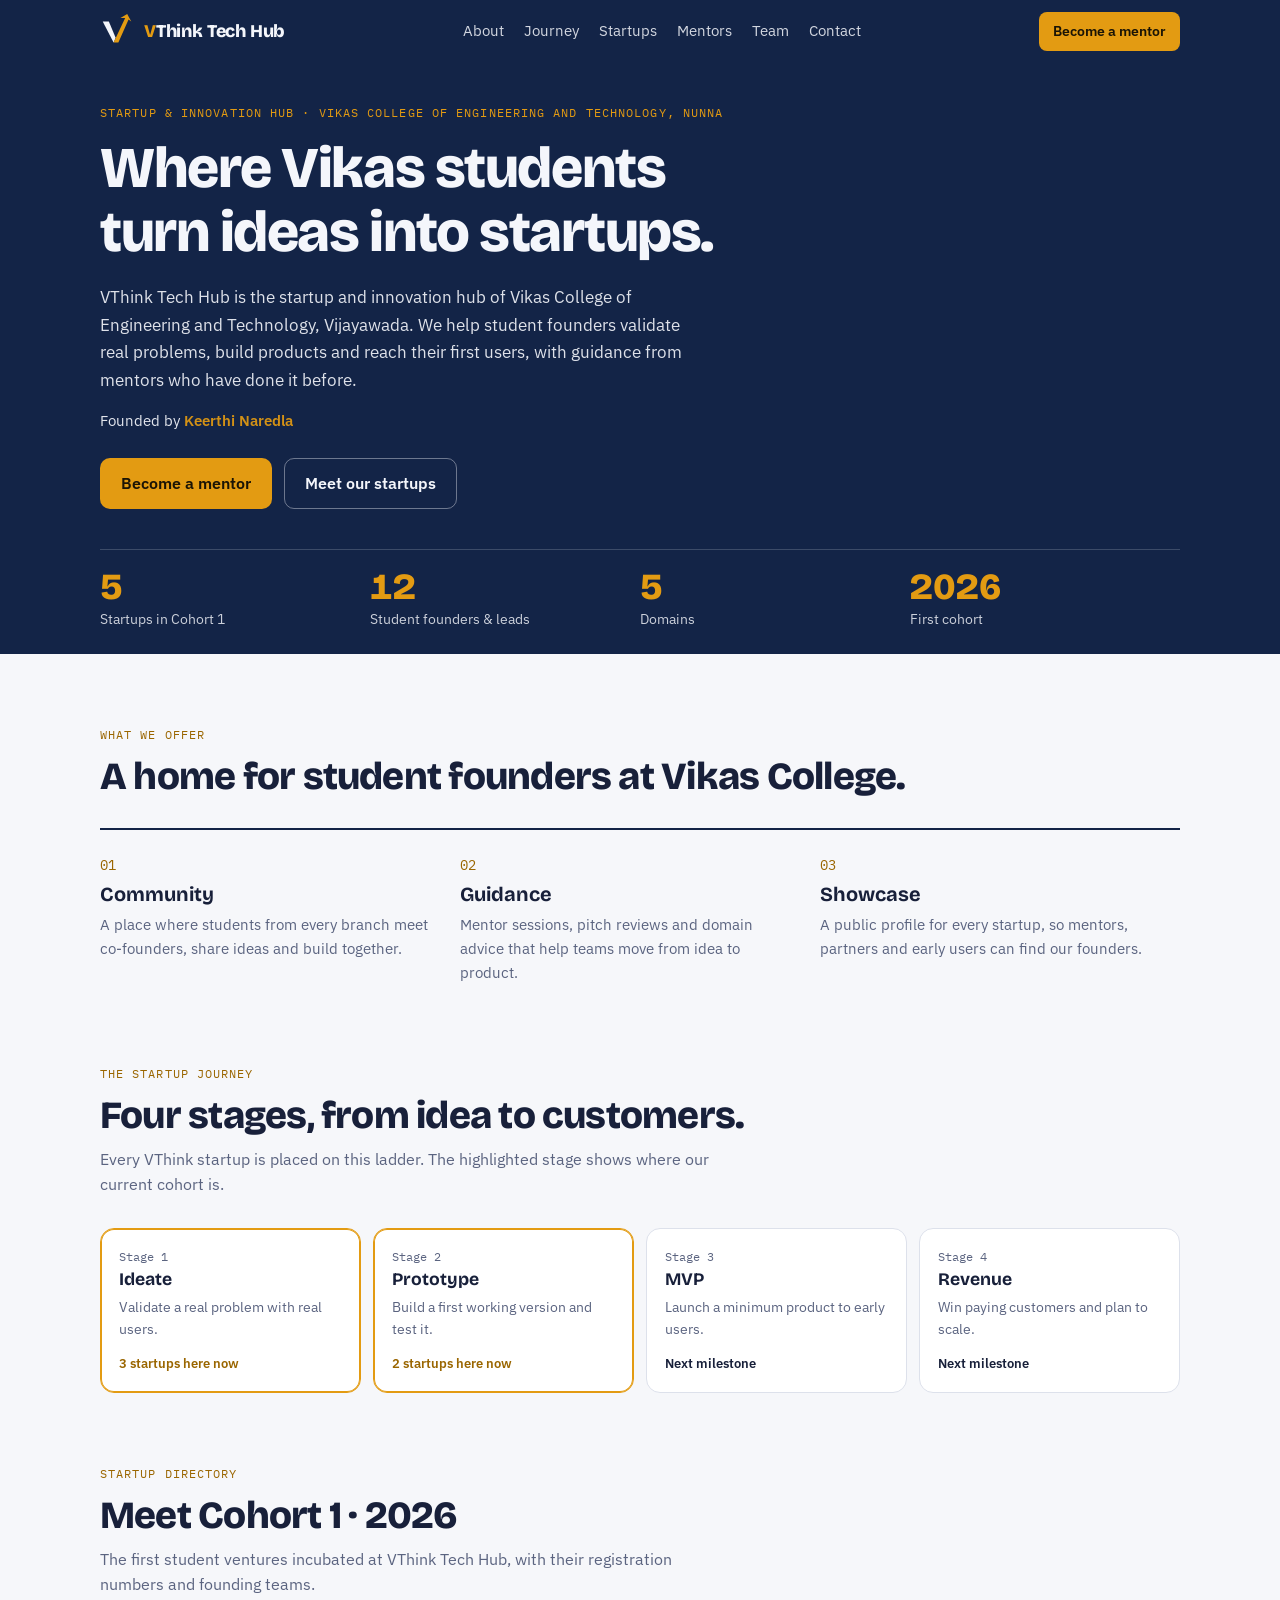
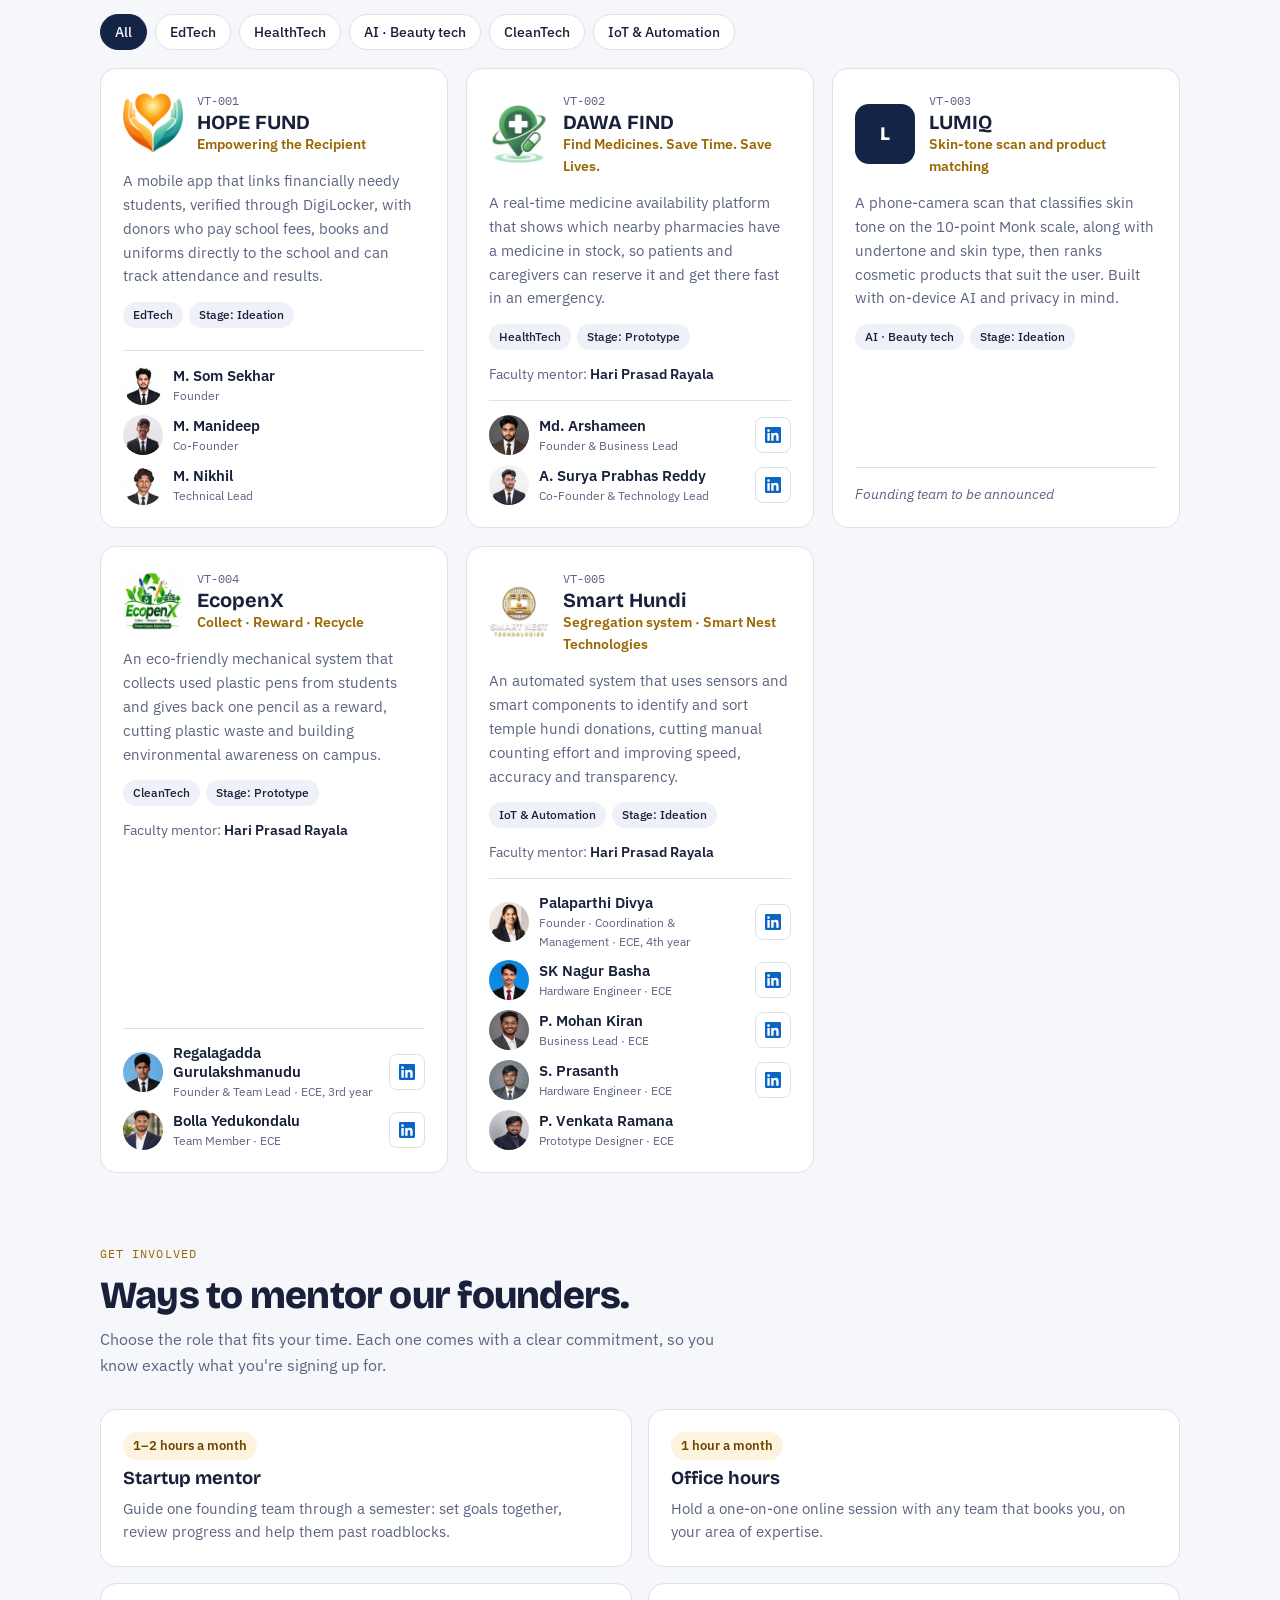
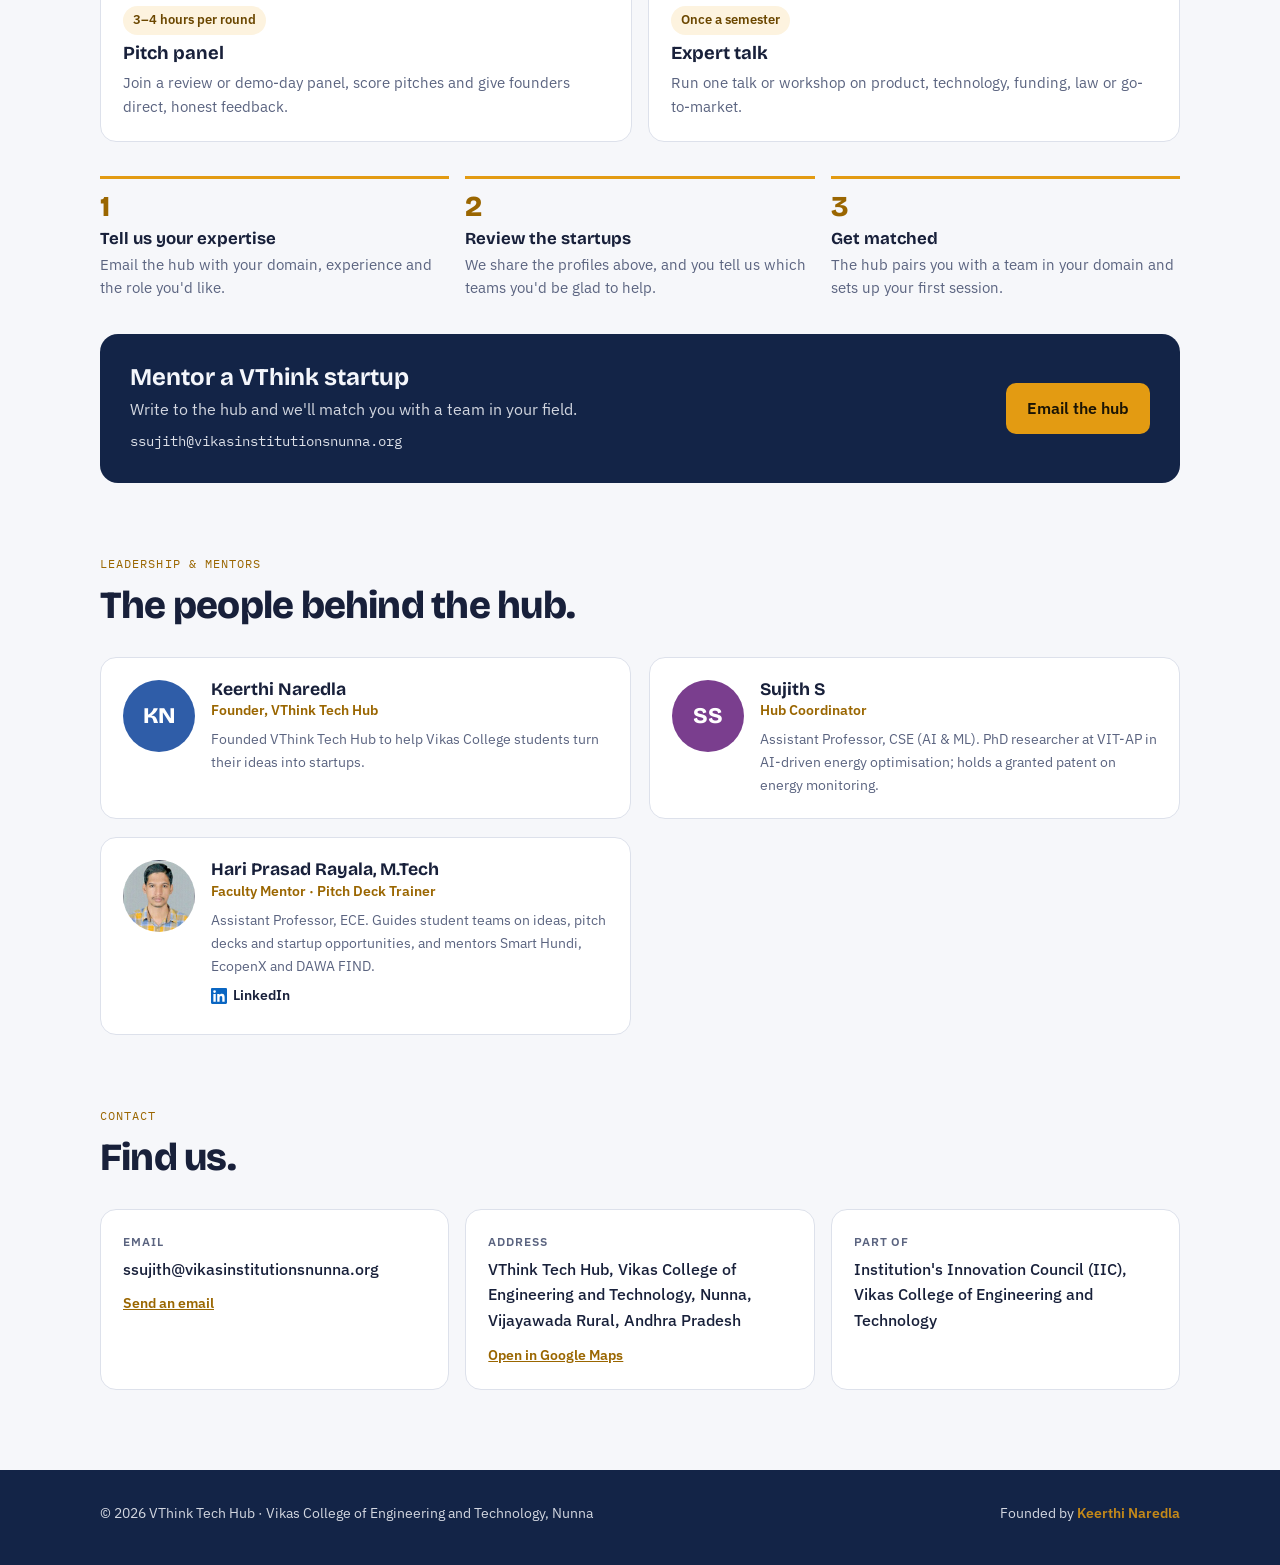
==== commit 18c04e27: "Add files via upload" ====
--- a/index.html
+++ b/index.html
@@ -314,9 +314,9 @@
     domain:"EdTech", stage:"Ideation", logo:"[data-uri]" },
   { sno:"VT-002", name:"DAWA FIND", tagline:"Find Medicines. Save Time. Save Lives.",
     pitch:"A real-time medicine availability platform that shows which nearby pharmacies have a medicine in stock, so patients and caregivers can reserve it and get there fast in an emergency.",
-    founders:[ { name:"Md. Arshameen", role:"Founder & Business Lead", photo:"[data-uri]" },
-               { name:"A. Surya Prabhas Reddy", role:"Co-Founder & Technology Lead", photo:"[data-uri]" } ],
-    domain:"HealthTech", stage:"Prototype", logo:"", mentor:"Hari Prasad Rayala" },
+    founders:[ { name:"Md. Arshameen", role:"Founder & Business Lead", photo:"[data-uri]", linkedin:"https://www.linkedin.com/in/md-arsh-ameen-87b4593b8" },
+               { name:"A. Surya Prabhas Reddy", role:"Co-Founder & Technology Lead", photo:"[data-uri]", linkedin:"https://www.linkedin.com/in/surya-prabhas-reddy-ayyagari-a27332340" } ],
+    domain:"HealthTech", stage:"Prototype", logo:"[data-uri]", mentor:"Hari Prasad Rayala" },
   { sno:"VT-003", name:"LUMIQ", tagline:"Skin-tone scan and product matching",
     pitch:"A phone-camera scan that classifies skin tone on the 10-point Monk scale, along with undertone and skin type, then ranks cosmetic products that suit the user. Built with on-device AI and privacy in mind.",
     founders:[], domain:"AI · Beauty tech", stage:"Ideation", logo:"" },
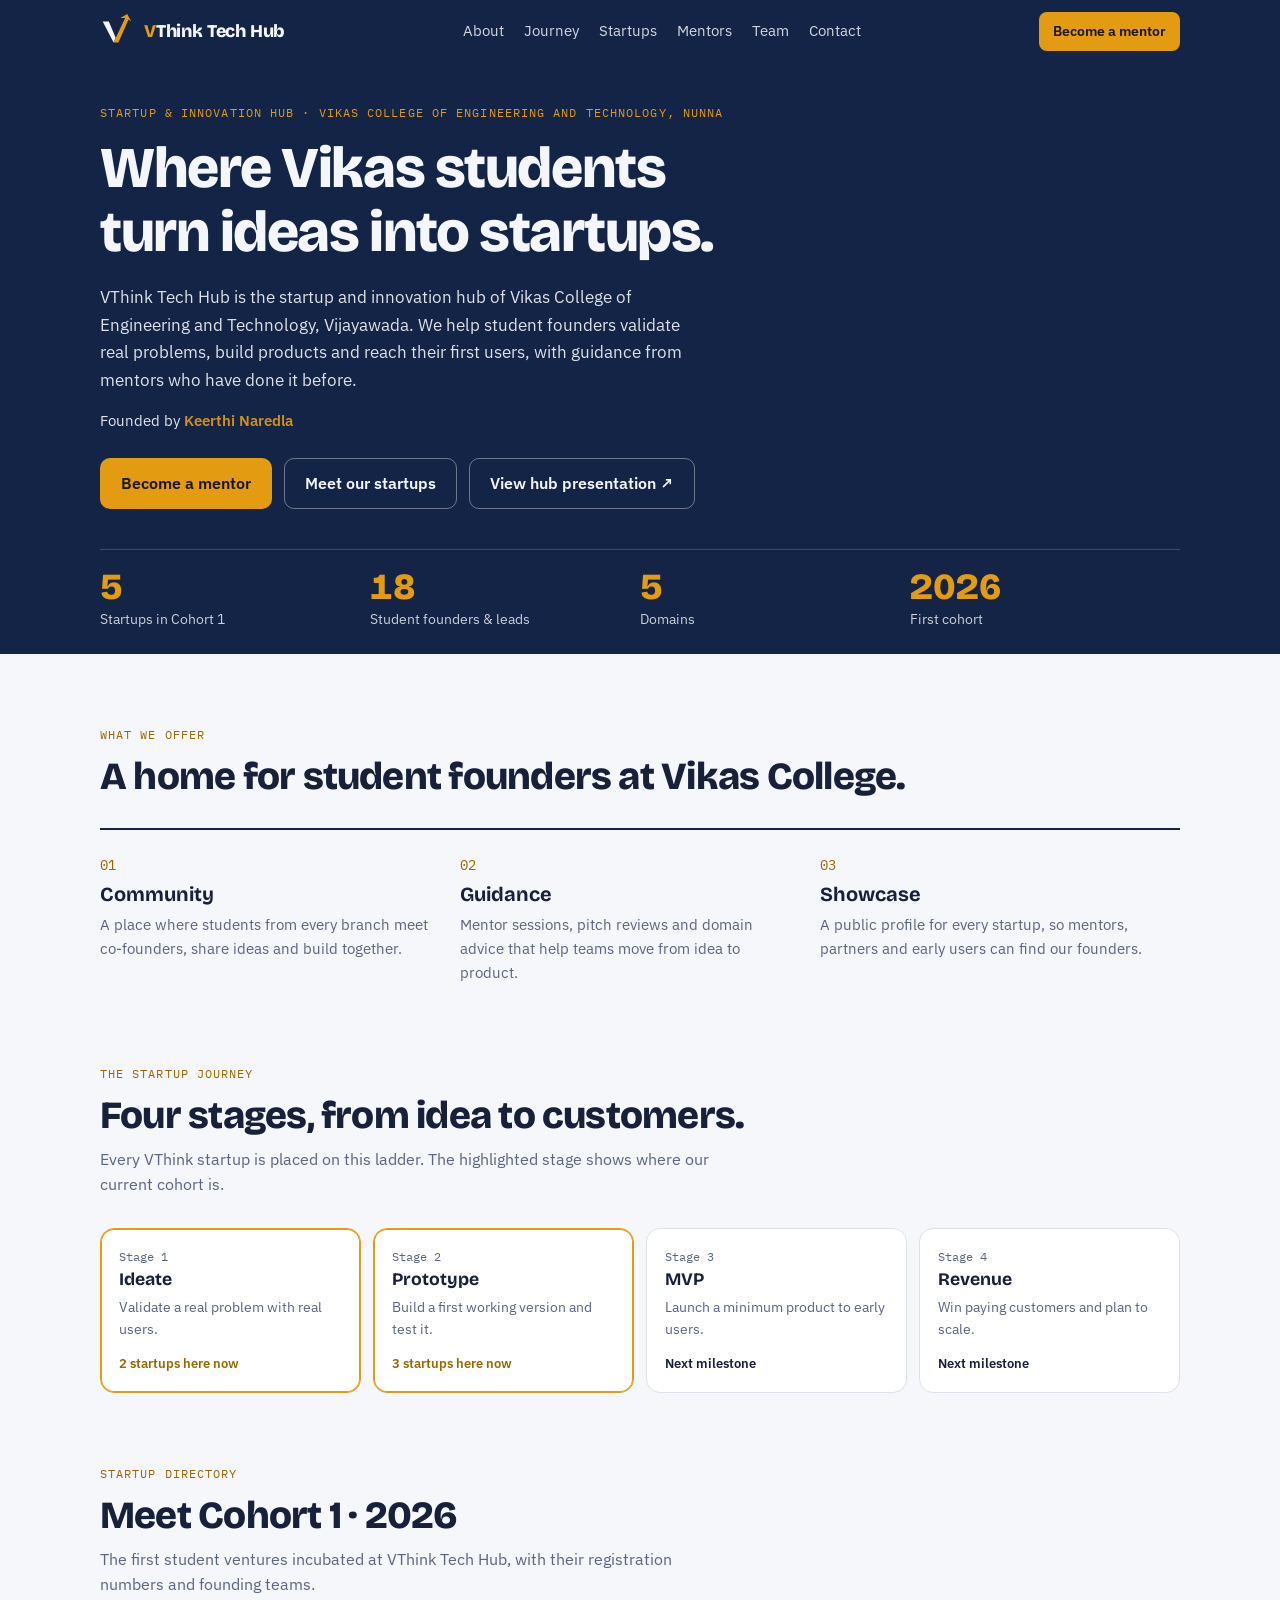
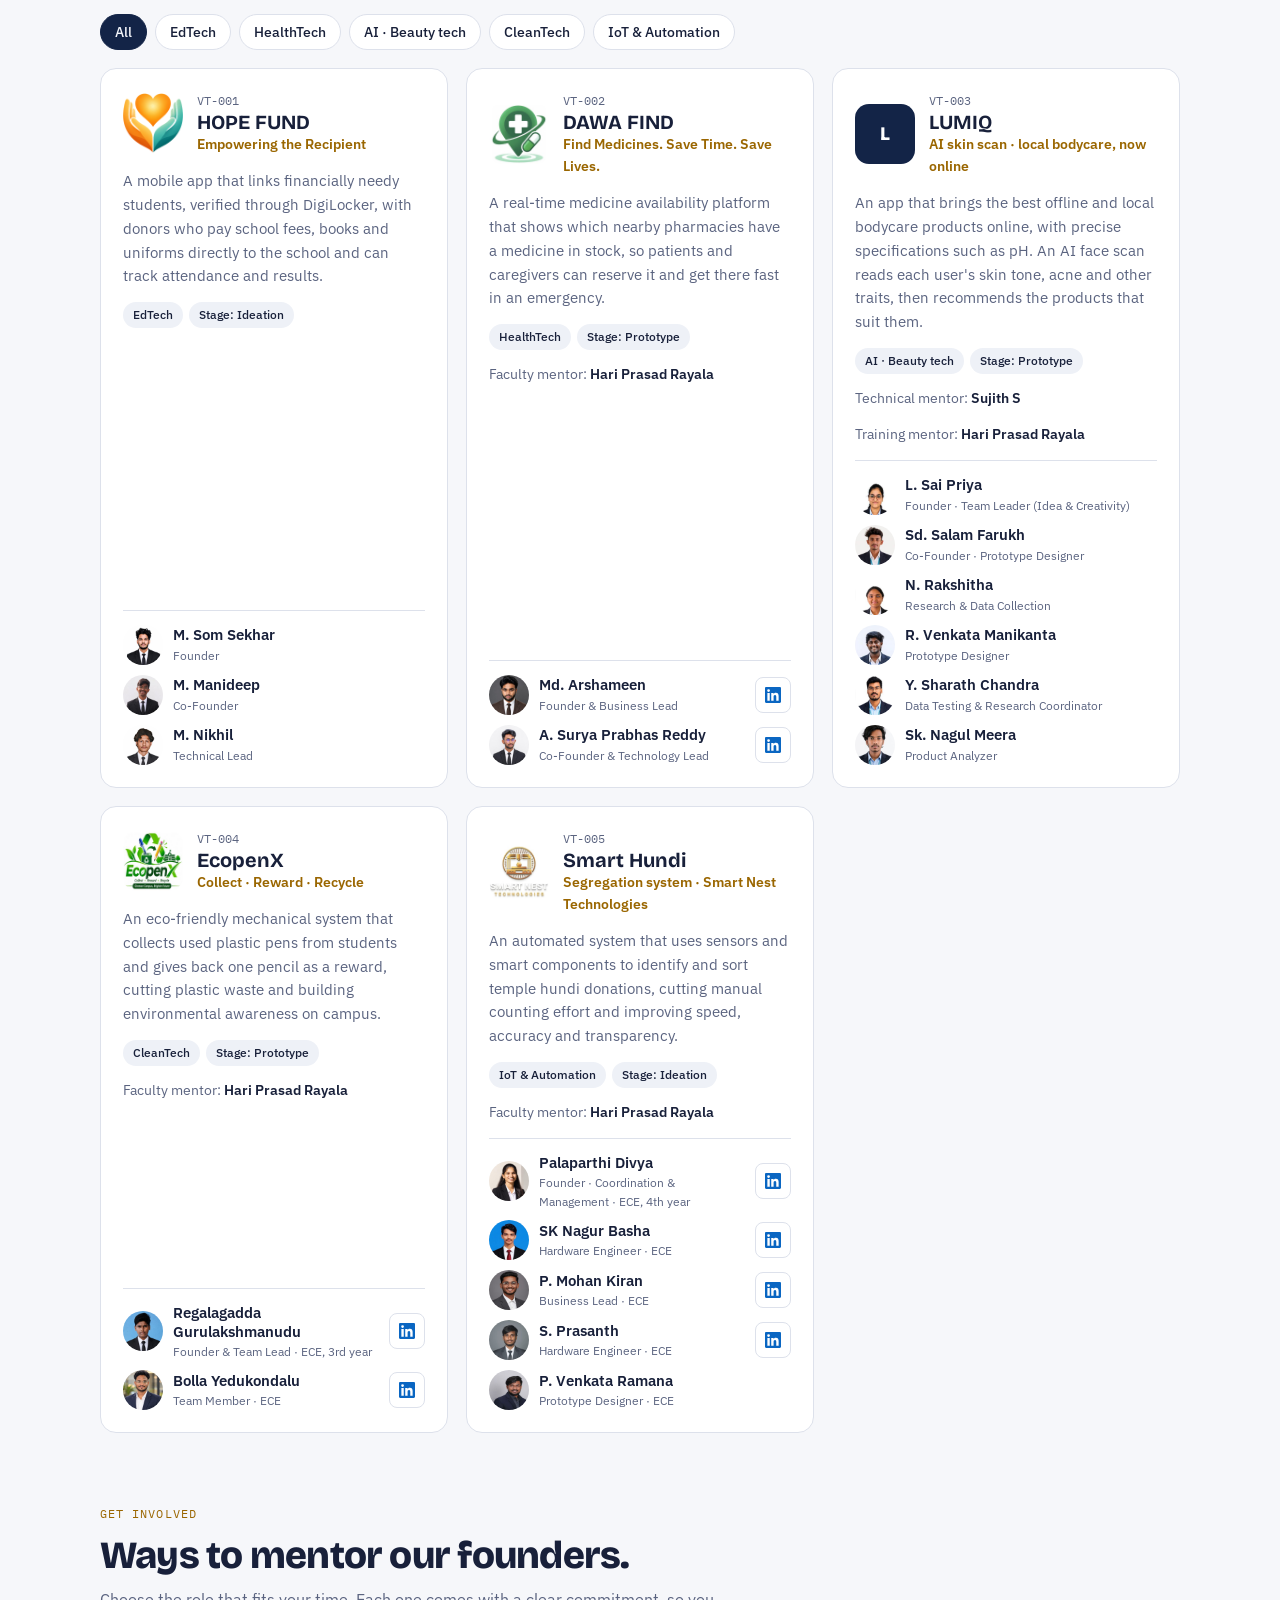
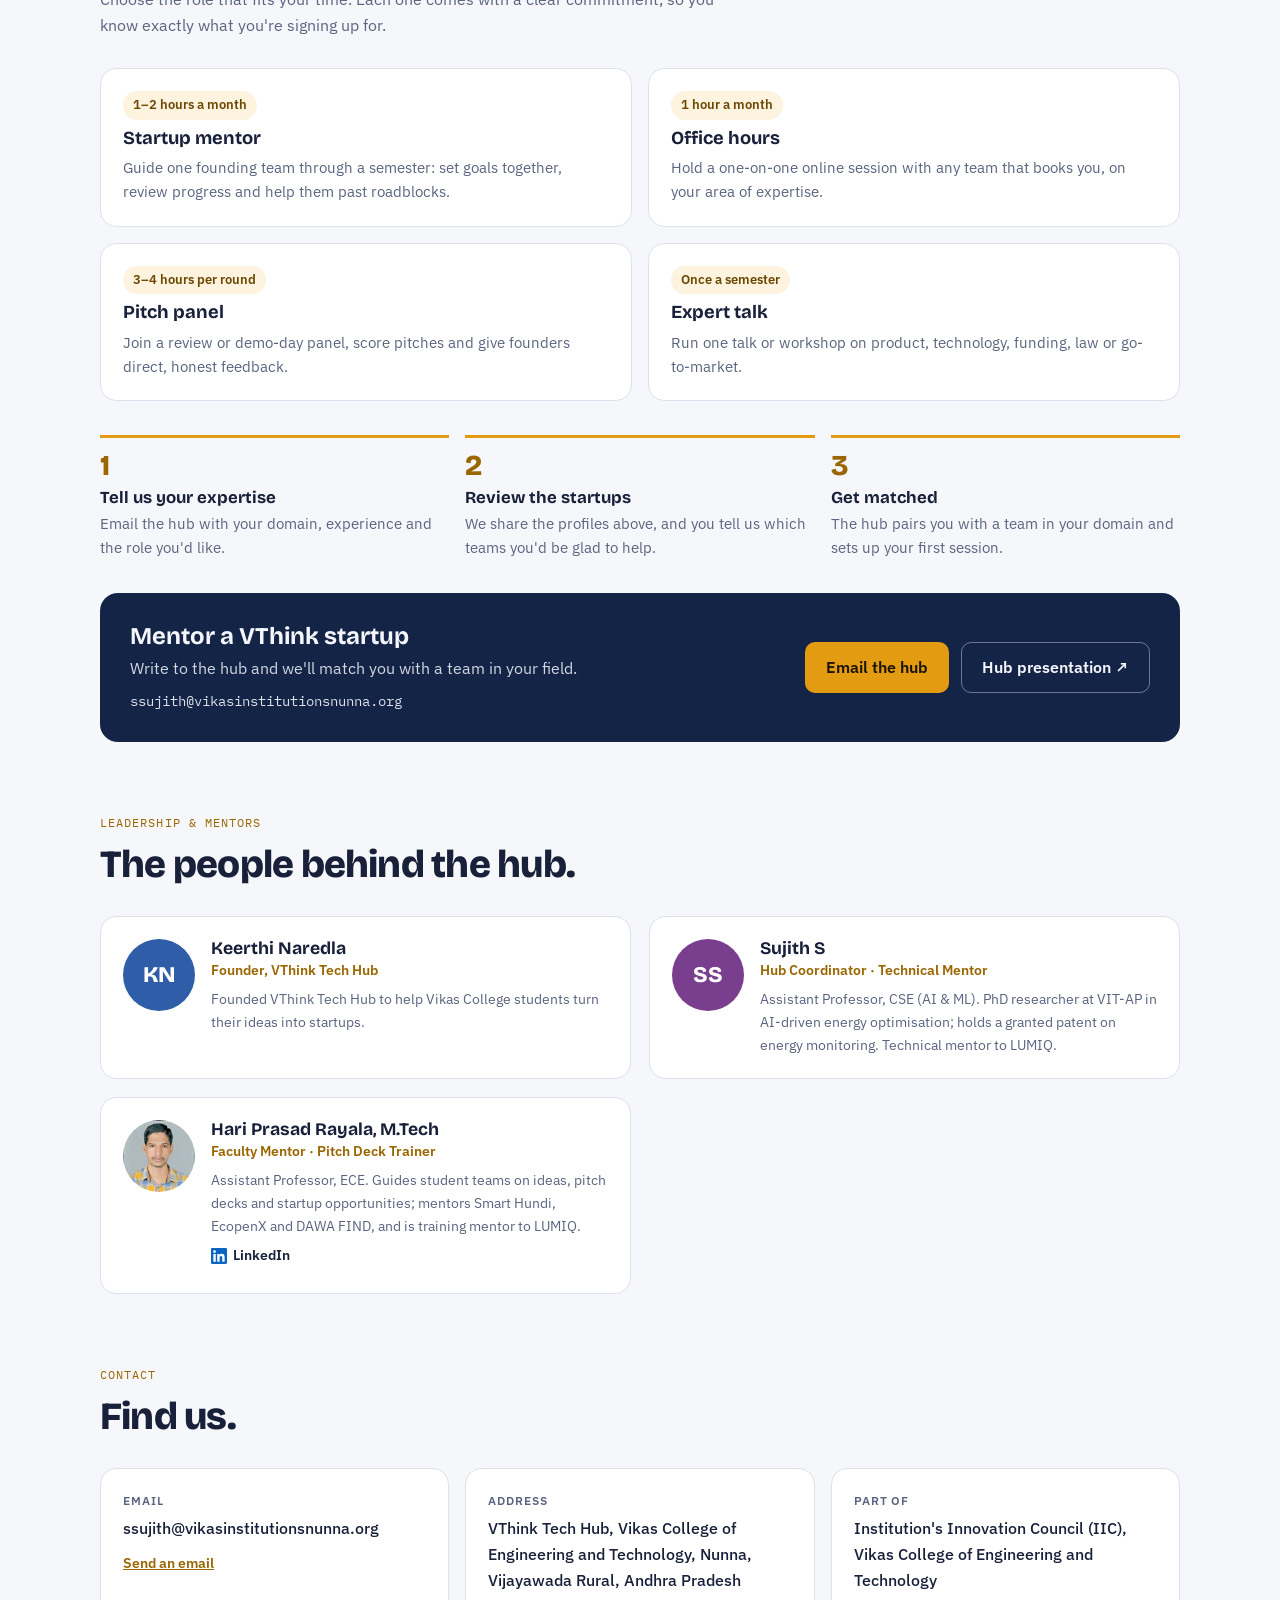
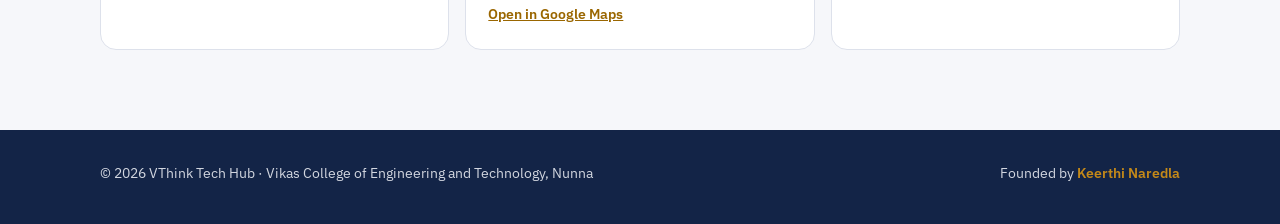
==== commit e2e245a8: "Add files via upload" ====
--- a/index.html
+++ b/index.html
@@ -5,6 +5,10 @@
 <meta name="viewport" content="width=device-width, initial-scale=1">
 <title>VThink Tech Hub</title>
 <meta name="description" content="VThink Tech Hub, the startup and innovation hub of Vikas College of Engineering and Technology, Nunna, Vijayawada.">
+<meta property="og:title" content="VThink Tech Hub · Vikas College of Engineering and Technology">
+<meta property="og:description" content="Where Vikas students turn ideas into startups. Meet Cohort 1 and become a mentor.">
+<meta property="og:type" content="website">
+<meta property="og:url" content="https://outlawsujith.github.io/vthink-tech-hub/">
 <link rel="icon" href="data:image/svg+xml,%3Csvg%20xmlns%3D%22http%3A//www.w3.org/2000/svg%22%20viewBox%3D%220%200%20100%20100%22%3E%3Crect%20x%3D%224%22%20y%3D%224%22%20width%3D%2292%22%20height%3D%2292%22%20rx%3D%2224%22%20fill%3D%22%23132447%22/%3E%3Cpath%20d%3D%22M24%2030%20L50%2078%20L76%2030%22%20fill%3D%22none%22%20stroke%3D%22%23F4F6FB%22%20stroke-width%3D%2211%22%20stroke-linecap%3D%22round%22%20stroke-linejoin%3D%22round%22/%3E%3Ccircle%20cx%3D%2250%22%20cy%3D%2230%22%20r%3D%229%22%20fill%3D%22%23E39B12%22/%3E%3C/svg%3E">
 <link rel="preconnect" href="https://fonts.googleapis.com">
 <link rel="preconnect" href="https://fonts.gstatic.com" crossorigin>
@@ -41,6 +45,7 @@
 .navlinks a{text-decoration:none;opacity:.85;white-space:nowrap;padding:6px 0}
 .navlinks a:hover{opacity:1}
 .navcta{background:var(--gold);color:#1A1405;text-decoration:none;font-weight:600;font-size:.88rem;padding:8px 14px;border-radius:8px;white-space:nowrap}
+@media (max-width:520px){.navcta{display:none}}
 @media (max-width:820px){
   .bar{flex-wrap:wrap;row-gap:4px}
   .navlinks{order:3;width:100%;gap:18px;padding-bottom:4px}
@@ -96,6 +101,7 @@
 .filter{font:500 .85rem var(--body);padding:7px 14px;border-radius:999px;border:1px solid var(--line);background:var(--card);color:var(--text);cursor:pointer;min-height:36px}
 .filter[aria-pressed="true"]{background:var(--ink);color:var(--on-ink);border-color:var(--ink)}
 .grid{display:grid;grid-template-columns:repeat(auto-fill,minmax(310px,1fr));gap:18px}
+.venture[hidden]{display:none}
 .venture{background:var(--card);border:1px solid var(--line);border-radius:16px;padding:22px;display:flex;flex-direction:column;gap:14px}
 .vhead{display:flex;gap:14px;align-items:center}
 .logo{width:60px;height:60px;border-radius:14px;flex:none;display:grid;place-items:center;font-family:var(--display);font-weight:800;font-size:1.2rem;color:#fff;overflow:hidden;background:#fff}
@@ -163,7 +169,6 @@
 </style>
 </head>
 <body>
-<noscript><p style="margin:0;padding:12px 20px;background:#FFF4D6;color:#5A3D00;text-align:center">Please turn on JavaScript to see the startup directory.</p></noscript>
 
 <header class="top">
   <div class="wrap bar">
@@ -192,11 +197,12 @@
     <div class="btns">
       <a class="btn primary" href="#mentors">Become a mentor</a>
       <a class="btn ghost" href="#cohort">Meet our startups</a>
+      <a class="btn ghost" href="https://1drv.ms/p/c/8B4E266C5504FF8E/IQCck2ysnX0TSLg2LRsooKwKAYEWzN-IRuu8F5PGw6auK8M?e=hHgWfl" target="_blank" rel="noopener">View hub presentation ↗</a>
     </div>
     <div class="stats" aria-label="Hub at a glance">
-      <div class="stat"><b id="st-startups">0</b><span>Startups in Cohort 1</span></div>
-      <div class="stat"><b id="st-founders">0</b><span>Student founders &amp; leads</span></div>
-      <div class="stat"><b id="st-domains">0</b><span>Domains</span></div>
+      <div class="stat"><b id="st-startups">5</b><span>Startups in Cohort 1</span></div>
+      <div class="stat"><b id="st-founders">18</b><span>Student founders &amp; leads</span></div>
+      <div class="stat"><b id="st-domains">5</b><span>Domains</span></div>
       <div class="stat"><b>2026</b><span>First cohort</span></div>
     </div>
   </div>
@@ -224,7 +230,7 @@
         <h2>Four stages, from idea to customers.</h2>
         <p>Every VThink startup is placed on this ladder. The highlighted stage shows where our current cohort is.</p>
       </div>
-      <div class="ladder" id="ladder"></div>
+      <div class="ladder" id="ladder"><div class="rung on"><div class="step">Stage 1</div><h3>Ideate</h3><p>Validate a real problem with real users.</p><div class="count">2 startups here now</div></div><div class="rung on"><div class="step">Stage 2</div><h3>Prototype</h3><p>Build a first working version and test it.</p><div class="count">3 startups here now</div></div><div class="rung "><div class="step">Stage 3</div><h3>MVP</h3><p>Launch a minimum product to early users.</p><div class="count">Next milestone</div></div><div class="rung "><div class="step">Stage 4</div><h3>Revenue</h3><p>Win paying customers and plan to scale.</p><div class="count">Next milestone</div></div></div>
     </div>
   </section>
 
@@ -236,9 +242,44 @@
           <h2>Meet Cohort 1 · 2026</h2>
           <p>The first student ventures incubated at VThink Tech Hub, with their registration numbers and founding teams.</p>
         </div>
-        <div class="filters" id="filters" role="group" aria-label="Filter by domain"></div>
-      </div>
-      <div class="grid" id="grid"></div>
+        <div class="filters" id="filters" role="group" aria-label="Filter by domain"><button class="filter" type="button" id="f0" aria-pressed="true" data-d="All">All</button><button class="filter" type="button" id="f1" aria-pressed="false" data-d="EdTech">EdTech</button><button class="filter" type="button" id="f2" aria-pressed="false" data-d="HealthTech">HealthTech</button><button class="filter" type="button" id="f3" aria-pressed="false" data-d="AI · Beauty tech">AI · Beauty tech</button><button class="filter" type="button" id="f4" aria-pressed="false" data-d="CleanTech">CleanTech</button><button class="filter" type="button" id="f5" aria-pressed="false" data-d="IoT &amp; Automation">IoT &amp; Automation</button></div>
+      </div>
+      <div class="grid" id="grid">
+    <article class="venture">
+      <div class="vhead"><div class="logo" data-initials="HF" data-bg="#2E7D5B"><img src="[data-uri]" alt="HOPE FUND"></div><div><div class="sno">VT-001</div><h3>HOPE FUND</h3><div class="tagline">Empowering the Recipient</div></div></div>
+      <p class="pitch">A mobile app that links financially needy students, verified through DigiLocker, with donors who pay school fees, books and uniforms directly to the school and can track attendance and results.</p>
+      <div class="chips"><span class="chip">EdTech</span><span class="chip">Stage: Ideation</span></div>
+      
+      <div class="founders"><div class="fd"><div class="fav" data-initials="MS" data-bg="#7A3E8E"><img src="[data-uri]" alt="M. Som Sekhar"></div><div class="fdt"><b>M. Som Sekhar</b><small>Founder</small></div></div><div class="fd"><div class="fav" data-initials="MM" data-bg="#1F6F78"><img src="[data-uri]" alt="M. Manideep"></div><div class="fdt"><b>M. Manideep</b><small>Co-Founder</small></div></div><div class="fd"><div class="fav" data-initials="MN" data-bg="#1F6F78"><img src="[data-uri]" alt="M. Nikhil"></div><div class="fdt"><b>M. Nikhil</b><small>Technical Lead</small></div></div></div>
+    </article>
+    <article class="venture">
+      <div class="vhead"><div class="logo" data-initials="DF" data-bg="#7A3E8E"><img src="[data-uri]" alt="DAWA FIND"></div><div><div class="sno">VT-002</div><h3>DAWA FIND</h3><div class="tagline">Find Medicines. Save Time. Save Lives.</div></div></div>
+      <p class="pitch">A real-time medicine availability platform that shows which nearby pharmacies have a medicine in stock, so patients and caregivers can reserve it and get there fast in an emergency.</p>
+      <div class="chips"><span class="chip">HealthTech</span><span class="chip">Stage: Prototype</span></div>
+      <div class="mentorline">Faculty mentor: <b>Hari Prasad Rayala</b></div>
+      <div class="founders"><div class="fd"><div class="fav" data-initials="MA" data-bg="#B5651D"><img src="[data-uri]" alt="Md. Arshameen"></div><div class="fdt"><b>Md. Arshameen</b><small>Founder &amp; Business Lead</small></div><a class="fli" href="https://www.linkedin.com/in/md-arsh-ameen-87b4593b8" target="_blank" rel="noopener" aria-label="Md. Arshameen on LinkedIn"><svg viewBox="0 0 24 24" aria-hidden="true"><path d="M20.45 20.45h-3.56v-5.57c0-1.33-.02-3.04-1.85-3.04-1.85 0-2.14 1.45-2.14 2.94v5.67H9.34V9h3.42v1.56h.05c.48-.9 1.64-1.85 3.37-1.85 3.6 0 4.27 2.37 4.27 5.46v6.28zM5.34 7.43a2.06 2.06 0 1 1 0-4.13 2.06 2.06 0 0 1 0 4.13zM7.12 20.45H3.56V9h3.56v11.45zM22.22 0H1.77C.8 0 0 .77 0 1.73v20.54C0 23.23.8 24 1.77 24h20.45c.98 0 1.78-.77 1.78-1.73V1.73C24 .77 23.2 0 22.22 0z"></path></svg></a></div><div class="fd"><div class="fav" data-initials="AS" data-bg="#B5651D"><img src="[data-uri]" alt="A. Surya Prabhas Reddy"></div><div class="fdt"><b>A. Surya Prabhas Reddy</b><small>Co-Founder &amp; Technology Lead</small></div><a class="fli" href="https://www.linkedin.com/in/surya-prabhas-reddy-ayyagari-a27332340" target="_blank" rel="noopener" aria-label="A. Surya Prabhas Reddy on LinkedIn"><svg viewBox="0 0 24 24" aria-hidden="true"><path d="M20.45 20.45h-3.56v-5.57c0-1.33-.02-3.04-1.85-3.04-1.85 0-2.14 1.45-2.14 2.94v5.67H9.34V9h3.42v1.56h.05c.48-.9 1.64-1.85 3.37-1.85 3.6 0 4.27 2.37 4.27 5.46v6.28zM5.34 7.43a2.06 2.06 0 1 1 0-4.13 2.06 2.06 0 0 1 0 4.13zM7.12 20.45H3.56V9h3.56v11.45zM22.22 0H1.77C.8 0 0 .77 0 1.73v20.54C0 23.23.8 24 1.77 24h20.45c.98 0 1.78-.77 1.78-1.73V1.73C24 .77 23.2 0 22.22 0z"></path></svg></a></div></div>
+    </article>
+    <article class="venture">
+      <div class="vhead"><div class="logo" style="background:#132447" aria-hidden="true">L</div><div><div class="sno">VT-003</div><h3>LUMIQ</h3><div class="tagline">AI skin scan · local bodycare, now online</div></div></div>
+      <p class="pitch">An app that brings the best offline and local bodycare products online, with precise specifications such as pH. An AI face scan reads each user's skin tone, acne and other traits, then recommends the products that suit them.</p>
+      <div class="chips"><span class="chip">AI · Beauty tech</span><span class="chip">Stage: Prototype</span></div>
+      <div class="mentorline">Technical mentor: <b>Sujith S</b></div><div class="mentorline">Training mentor: <b>Hari Prasad Rayala</b></div>
+      <div class="founders"><div class="fd"><div class="fav" data-initials="LS" data-bg="#2F5DA8"><img src="[data-uri]" alt="L. Sai Priya"></div><div class="fdt"><b>L. Sai Priya</b><small>Founder · Team Leader (Idea &amp; Creativity)</small></div></div><div class="fd"><div class="fav" data-initials="SS" data-bg="#2E7D5B"><img src="[data-uri]" alt="Sd. Salam Farukh"></div><div class="fdt"><b>Sd. Salam Farukh</b><small>Co-Founder · Prototype Designer</small></div></div><div class="fd"><div class="fav" data-initials="NR" data-bg="#A23B48"><img src="[data-uri]" alt="N. Rakshitha"></div><div class="fdt"><b>N. Rakshitha</b><small>Research &amp; Data Collection</small></div></div><div class="fd"><div class="fav" data-initials="RV" data-bg="#B5651D"><img src="[data-uri]" alt="R. Venkata Manikanta"></div><div class="fdt"><b>R. Venkata Manikanta</b><small>Prototype Designer</small></div></div><div class="fd"><div class="fav" data-initials="YS" data-bg="#132447"><img src="[data-uri]" alt="Y. Sharath Chandra"></div><div class="fdt"><b>Y. Sharath Chandra</b><small>Data Testing &amp; Research Coordinator</small></div></div><div class="fd"><div class="fav" data-initials="SN" data-bg="#A23B48"><img src="[data-uri]" alt="Sk. Nagul Meera"></div><div class="fdt"><b>Sk. Nagul Meera</b><small>Product Analyzer</small></div></div></div>
+    </article>
+    <article class="venture">
+      <div class="vhead"><div class="logo" data-initials="E" data-bg="#7A3E8E"><img src="[data-uri]" alt="EcopenX"></div><div><div class="sno">VT-004</div><h3>EcopenX</h3><div class="tagline">Collect · Reward · Recycle</div></div></div>
+      <p class="pitch">An eco-friendly mechanical system that collects used plastic pens from students and gives back one pencil as a reward, cutting plastic waste and building environmental awareness on campus.</p>
+      <div class="chips"><span class="chip">CleanTech</span><span class="chip">Stage: Prototype</span></div>
+      <div class="mentorline">Faculty mentor: <b>Hari Prasad Rayala</b></div>
+      <div class="founders"><div class="fd"><div class="fav" data-initials="RG" data-bg="#2F5DA8"><img src="[data-uri]" alt="Regalagadda Gurulakshmanudu"></div><div class="fdt"><b>Regalagadda Gurulakshmanudu</b><small>Founder &amp; Team Lead · ECE, 3rd year</small></div><a class="fli" href="https://www.linkedin.com/in/regalagadda-gurulakshmanudu-84275a3aa" target="_blank" rel="noopener" aria-label="Regalagadda Gurulakshmanudu on LinkedIn"><svg viewBox="0 0 24 24" aria-hidden="true"><path d="M20.45 20.45h-3.56v-5.57c0-1.33-.02-3.04-1.85-3.04-1.85 0-2.14 1.45-2.14 2.94v5.67H9.34V9h3.42v1.56h.05c.48-.9 1.64-1.85 3.37-1.85 3.6 0 4.27 2.37 4.27 5.46v6.28zM5.34 7.43a2.06 2.06 0 1 1 0-4.13 2.06 2.06 0 0 1 0 4.13zM7.12 20.45H3.56V9h3.56v11.45zM22.22 0H1.77C.8 0 0 .77 0 1.73v20.54C0 23.23.8 24 1.77 24h20.45c.98 0 1.78-.77 1.78-1.73V1.73C24 .77 23.2 0 22.22 0z"></path></svg></a></div><div class="fd"><div class="fav" data-initials="BY" data-bg="#1F6F78"><img src="[data-uri]" alt="Bolla Yedukondalu"></div><div class="fdt"><b>Bolla Yedukondalu</b><small>Team Member · ECE</small></div><a class="fli" href="https://www.linkedin.com/in/yedukondalu-bolla-64a667340" target="_blank" rel="noopener" aria-label="Bolla Yedukondalu on LinkedIn"><svg viewBox="0 0 24 24" aria-hidden="true"><path d="M20.45 20.45h-3.56v-5.57c0-1.33-.02-3.04-1.85-3.04-1.85 0-2.14 1.45-2.14 2.94v5.67H9.34V9h3.42v1.56h.05c.48-.9 1.64-1.85 3.37-1.85 3.6 0 4.27 2.37 4.27 5.46v6.28zM5.34 7.43a2.06 2.06 0 1 1 0-4.13 2.06 2.06 0 0 1 0 4.13zM7.12 20.45H3.56V9h3.56v11.45zM22.22 0H1.77C.8 0 0 .77 0 1.73v20.54C0 23.23.8 24 1.77 24h20.45c.98 0 1.78-.77 1.78-1.73V1.73C24 .77 23.2 0 22.22 0z"></path></svg></a></div></div>
+    </article>
+    <article class="venture">
+      <div class="vhead"><div class="logo" data-initials="SH" data-bg="#A23B48"><img src="[data-uri]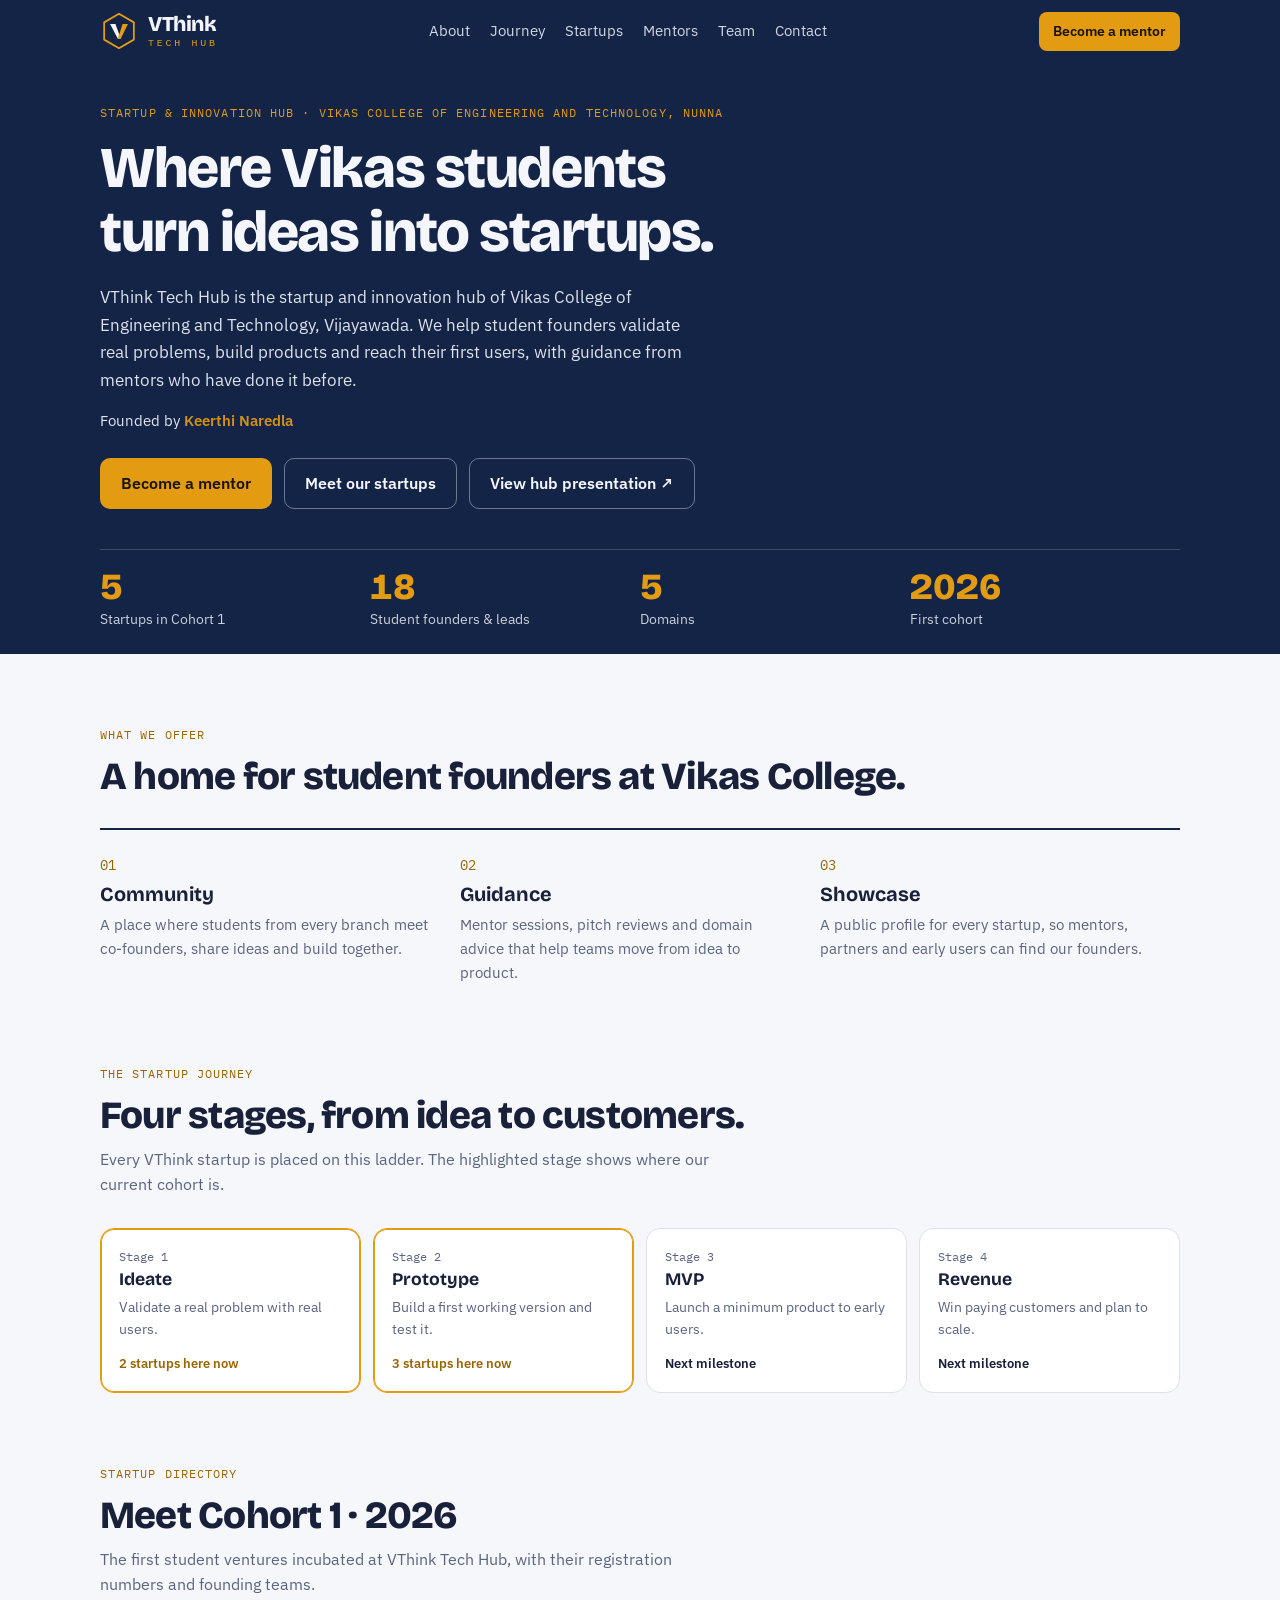
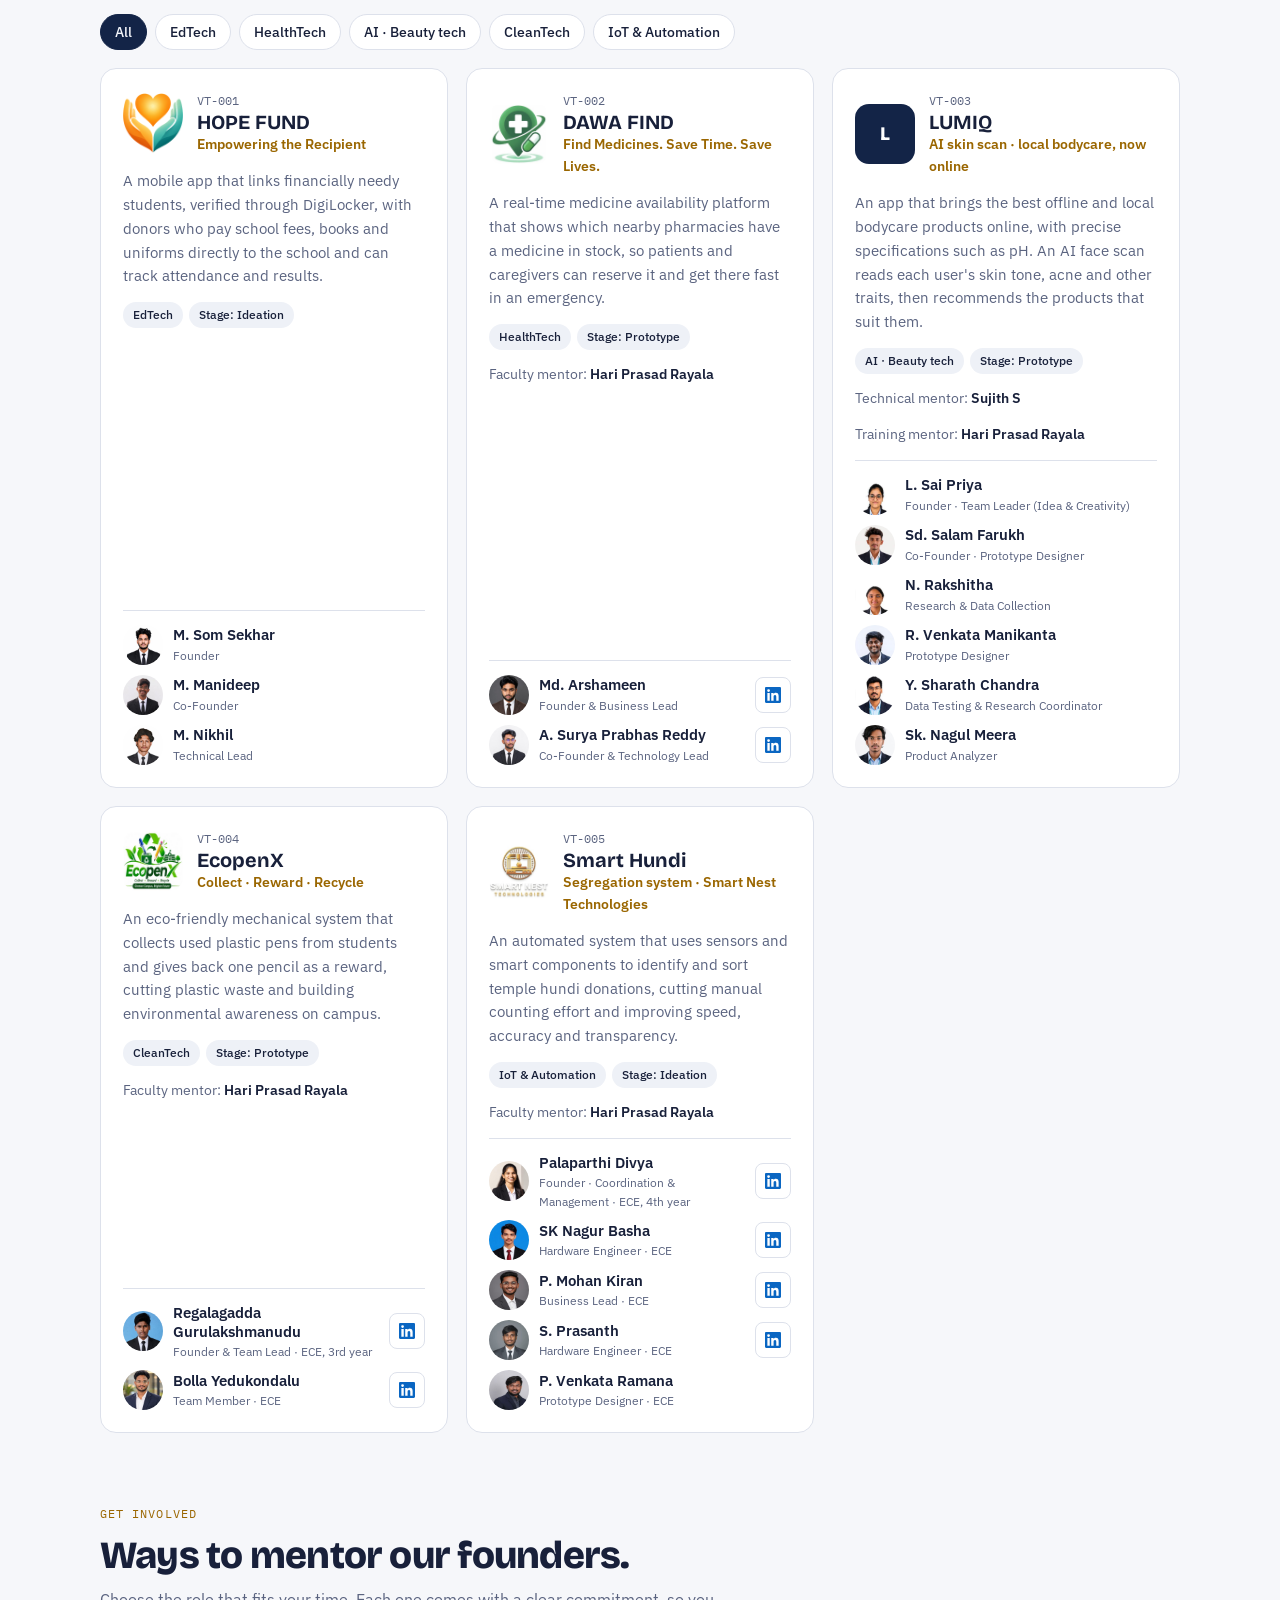
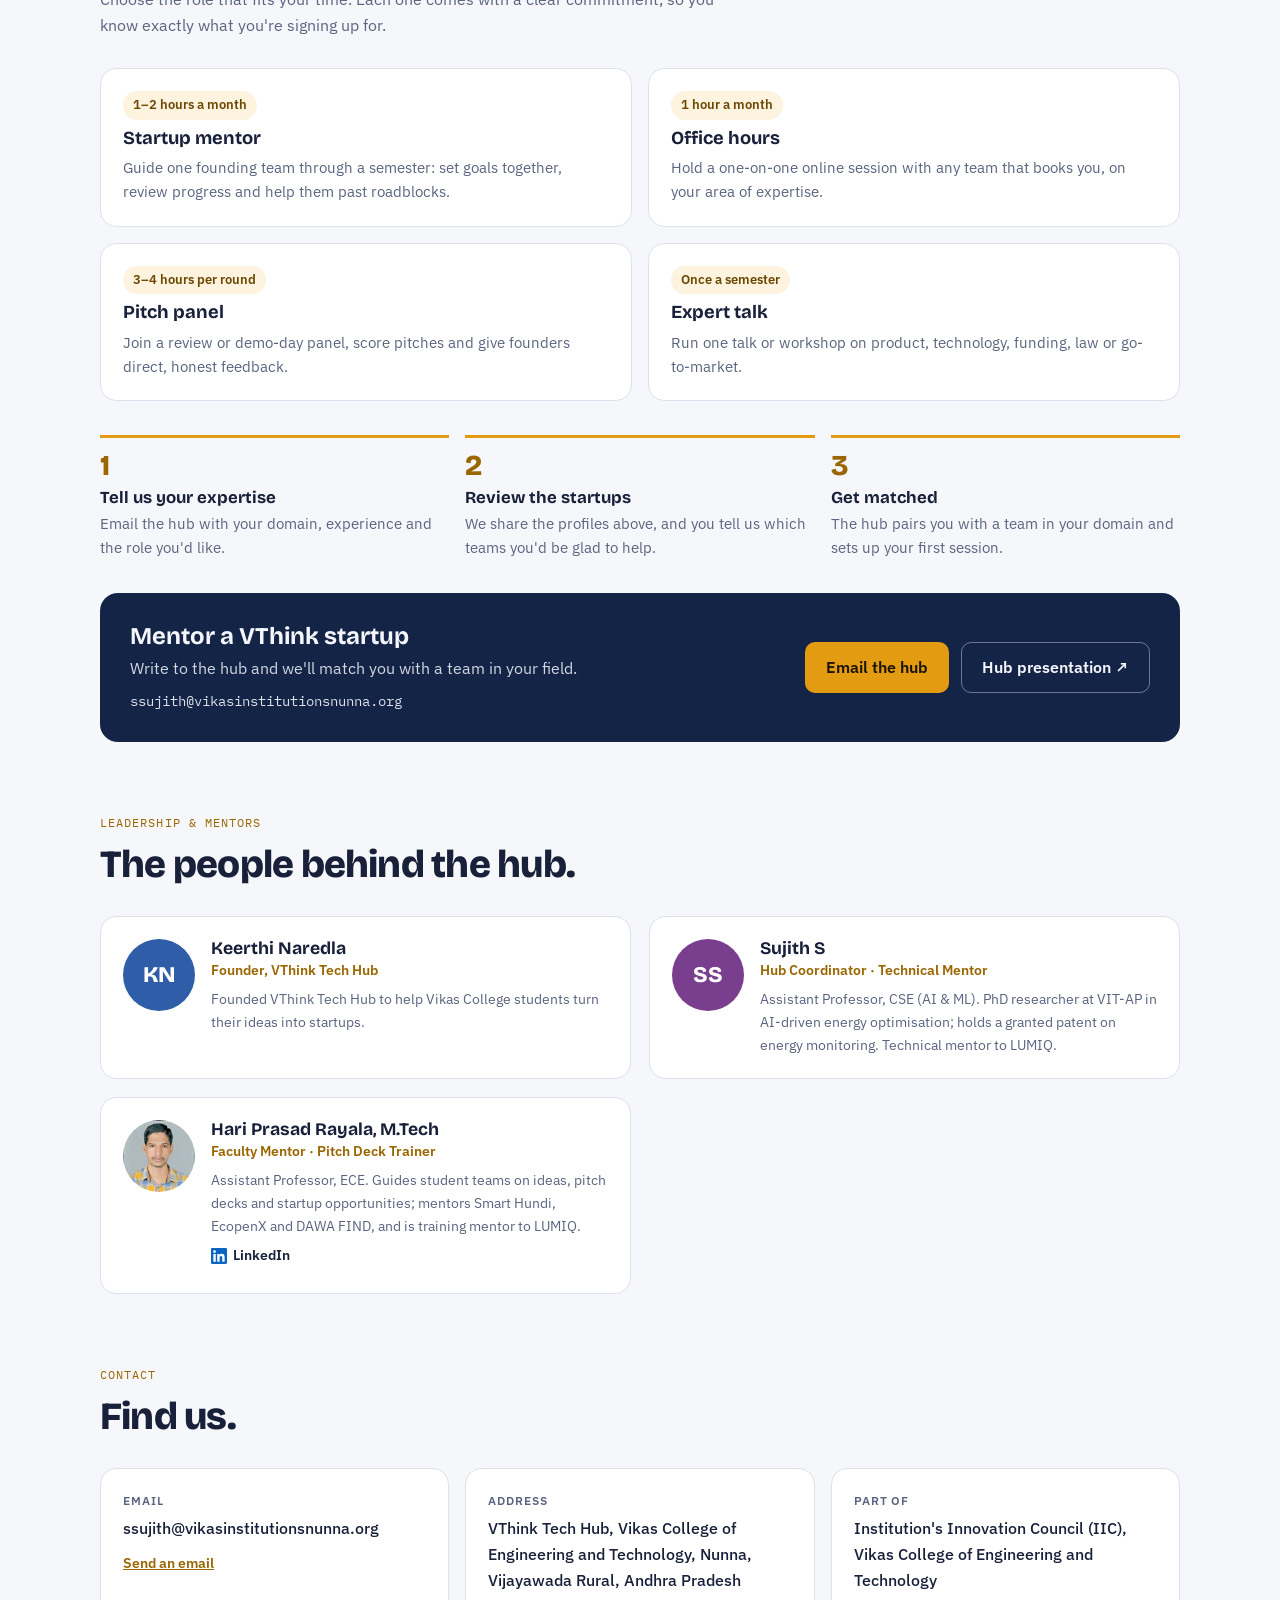
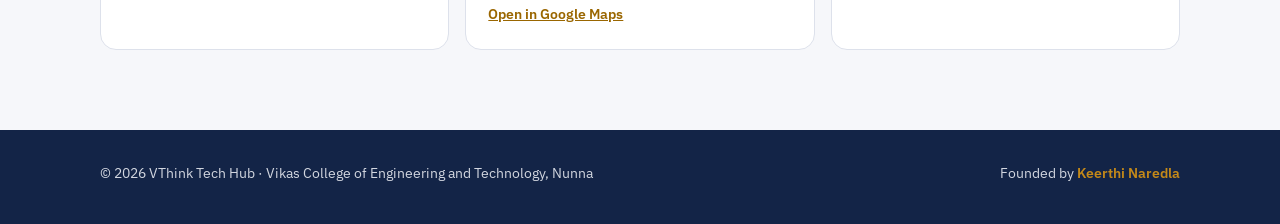
==== commit 4c777a12: "New hexagon logo, favicon and brand files - Header uses the new hexagon V mark with a two-line VThin" ====
--- a/index.html
+++ b/index.html
@@ -8,173 +8,21 @@
 <meta property="og:title" content="VThink Tech Hub · Vikas College of Engineering and Technology">
 <meta property="og:description" content="Where Vikas students turn ideas into startups. Meet Cohort 1 and become a mentor.">
 <meta property="og:type" content="website">
-<meta property="og:url" content="https://outlawsujith.github.io/vthink-tech-hub/">
-<link rel="icon" href="data:image/svg+xml,%3Csvg%20xmlns%3D%22http%3A//www.w3.org/2000/svg%22%20viewBox%3D%220%200%20100%20100%22%3E%3Crect%20x%3D%224%22%20y%3D%224%22%20width%3D%2292%22%20height%3D%2292%22%20rx%3D%2224%22%20fill%3D%22%23132447%22/%3E%3Cpath%20d%3D%22M24%2030%20L50%2078%20L76%2030%22%20fill%3D%22none%22%20stroke%3D%22%23F4F6FB%22%20stroke-width%3D%2211%22%20stroke-linecap%3D%22round%22%20stroke-linejoin%3D%22round%22/%3E%3Ccircle%20cx%3D%2250%22%20cy%3D%2230%22%20r%3D%229%22%20fill%3D%22%23E39B12%22/%3E%3C/svg%3E">
+<meta property="og:url" content="https://vthinktechhub.github.io/">
+<link rel="icon" href="favicon.svg" type="image/svg+xml">
+  <link rel="apple-touch-icon" href="assets/brand/vthink-icon-180.png">
 <link rel="preconnect" href="https://fonts.googleapis.com">
 <link rel="preconnect" href="https://fonts.gstatic.com" crossorigin>
 <link href="https://fonts.googleapis.com/css2?family=Bricolage+Grotesque:opsz,wght@12..96,600;12..96,800&family=IBM+Plex+Sans:wght@400;500;600&family=IBM+Plex+Mono:wght@500&display=swap" rel="stylesheet">
-<style>
-/* Layout idea: university-hub information architecture. Ink masthead with impact numbers, numbered offer list, stage ladder, cohort directory, mentor roles with time, matching steps, leadership, contact. */
-:root{
-  --ink:#132447; --gold:#E39B12; --gold-text:#9A6600; --paper:#F6F7FA; --card:#FFFFFF;
-  --text:#18203A; --muted:#5B6480; --line:#DDE1EB; --chip:#EEF1F7; --on-ink:#F4F6FB;
-  --display:"Bricolage Grotesque","Segoe UI",system-ui,sans-serif;
-  --body:"IBM Plex Sans","Segoe UI",system-ui,sans-serif;
-  --mono:"IBM Plex Mono",ui-monospace,Menlo,monospace;
-  color-scheme:light;
-}
-*{box-sizing:border-box}
-html{scroll-behavior:smooth}
-html,body{margin:0}
-body{background:var(--paper);color:var(--text);font:16px/1.6 var(--body);-webkit-font-smoothing:antialiased}
-a{color:inherit}
-img{max-width:100%;display:block}
-h1,h2,h3{font-family:var(--display);line-height:1.12;margin:0;text-wrap:balance}
-.wrap{max-width:1120px;margin:0 auto;padding:0 20px}
-:focus-visible{outline:3px solid var(--gold);outline-offset:3px;border-radius:4px}
-@media (prefers-reduced-motion: reduce){html{scroll-behavior:auto}}
-
-/* Header */
-header.top{background:var(--ink);color:var(--on-ink);position:sticky;top:0;z-index:10}
-.bar{display:flex;align-items:center;justify-content:space-between;gap:16px;padding-top:12px;padding-bottom:12px}
-.brand{display:flex;align-items:center;gap:10px;text-decoration:none;font-family:var(--display);font-weight:800;font-size:1.12rem;letter-spacing:-.01em;white-space:nowrap}
-.brand svg{width:34px;height:34px;flex:none}
-.brand .v{color:var(--gold)}
-.navlinks{display:flex;gap:20px;font-size:.92rem;overflow-x:auto;scrollbar-width:none}
-.navlinks::-webkit-scrollbar{display:none}
-.navlinks a{text-decoration:none;opacity:.85;white-space:nowrap;padding:6px 0}
-.navlinks a:hover{opacity:1}
-.navcta{background:var(--gold);color:#1A1405;text-decoration:none;font-weight:600;font-size:.88rem;padding:8px 14px;border-radius:8px;white-space:nowrap}
-@media (max-width:520px){.navcta{display:none}}
-@media (max-width:820px){
-  .bar{flex-wrap:wrap;row-gap:4px}
-  .navlinks{order:3;width:100%;gap:18px;padding-bottom:4px}
-}
-
-/* Hero */
-.hero{background:var(--ink);color:var(--on-ink);padding:40px 0 0}
-.eyebrow{font-family:var(--mono);font-size:.76rem;letter-spacing:.09em;text-transform:uppercase;color:var(--gold)}
-.hero h1{font-size:clamp(2.1rem,5vw,3.6rem);font-weight:800;letter-spacing:-.025em;margin:14px 0 0;max-width:18ch}
-.hero .lead{max-width:60ch;font-size:1.08rem;opacity:.9;margin:18px 0 0}
-.founded{margin:14px 0 0;font-size:.95rem;opacity:.92}
-.founded b{color:var(--gold);font-weight:600}
-.btns{display:flex;gap:12px;flex-wrap:wrap;margin-top:26px}
-.btn{display:inline-flex;align-items:center;padding:12px 20px;border-radius:10px;font-weight:600;text-decoration:none;font-size:.97rem;border:1.5px solid transparent}
-.btn.primary{background:var(--gold);color:#1A1405}
-.btn.ghost{border-color:rgba(244,246,251,.4);color:var(--on-ink)}
-.btn.dark{background:var(--ink);color:var(--on-ink)}
-.stats{display:grid;grid-template-columns:repeat(4,1fr);margin-top:40px;border-top:1px solid rgba(244,246,251,.18)}
-.stat{padding:18px 12px 22px 0}
-.stat b{display:block;font-family:var(--display);font-size:2.3rem;font-weight:800;color:var(--gold);line-height:1.05;font-variant-numeric:tabular-nums}
-.stat span{font-size:.85rem;opacity:.82}
-@media (max-width:640px){.stats{grid-template-columns:repeat(2,1fr)}}
-
-/* Sections */
-section{padding:72px 0 0}
-.kicker{font-family:var(--mono);font-size:.74rem;letter-spacing:.09em;text-transform:uppercase;color:var(--gold-text);margin-bottom:10px}
-.sechead h2{font-size:clamp(1.7rem,3.4vw,2.4rem);font-weight:800;letter-spacing:-.02em}
-.sechead p{color:var(--muted);max-width:62ch;margin:10px 0 0}
-.sechead{margin-bottom:30px}
-
-/* 01/02/03 offer list */
-.offer{display:grid;grid-template-columns:repeat(3,1fr);gap:0;border-top:2px solid var(--ink)}
-.offer div{padding:22px 24px 8px 0}
-.offer .n{font-family:var(--mono);color:var(--gold-text);font-size:.9rem}
-.offer h3{font-size:1.25rem;margin:6px 0 6px}
-.offer p{margin:0;color:var(--muted);font-size:.95rem}
-@media (max-width:760px){.offer{grid-template-columns:1fr}.offer div{padding:18px 0 4px;border-bottom:1px solid var(--line)}}
-
-/* Stage ladder */
-.ladder{display:grid;grid-template-columns:repeat(4,1fr);gap:12px}
-.rung{background:var(--card);border:1px solid var(--line);border-radius:14px;padding:18px;position:relative}
-.rung .step{font-family:var(--mono);font-size:.75rem;color:var(--muted)}
-.rung h3{font-size:1.1rem;margin:4px 0 6px}
-.rung p{margin:0;font-size:.88rem;color:var(--muted)}
-.rung .count{margin-top:12px;font-size:.82rem;font-weight:600}
-.rung.on{border-color:var(--gold);box-shadow:0 0 0 1px var(--gold) inset}
-.rung.on .count{color:var(--gold-text)}
-@media (max-width:760px){.ladder{grid-template-columns:1fr 1fr}}
-
-/* Directory */
-.dirbar{display:flex;justify-content:space-between;align-items:end;gap:16px;flex-wrap:wrap;margin-bottom:18px}
-.filters{display:flex;gap:8px;flex-wrap:wrap}
-.filter{font:500 .85rem var(--body);padding:7px 14px;border-radius:999px;border:1px solid var(--line);background:var(--card);color:var(--text);cursor:pointer;min-height:36px}
-.filter[aria-pressed="true"]{background:var(--ink);color:var(--on-ink);border-color:var(--ink)}
-.grid{display:grid;grid-template-columns:repeat(auto-fill,minmax(310px,1fr));gap:18px}
-.venture[hidden]{display:none}
-.venture{background:var(--card);border:1px solid var(--line);border-radius:16px;padding:22px;display:flex;flex-direction:column;gap:14px}
-.vhead{display:flex;gap:14px;align-items:center}
-.logo{width:60px;height:60px;border-radius:14px;flex:none;display:grid;place-items:center;font-family:var(--display);font-weight:800;font-size:1.2rem;color:#fff;overflow:hidden;background:#fff}
-.logo img{width:100%;height:100%;object-fit:contain}
-.sno{font-family:var(--mono);font-size:.78rem;color:var(--muted)}
-.venture h3{font-size:1.25rem}
-.tagline{font-size:.86rem;font-weight:600;color:var(--gold-text)}
-.pitch{margin:0;color:var(--muted);font-size:.93rem}
-.chips{display:flex;gap:6px;flex-wrap:wrap}
-.chip{font-size:.78rem;font-weight:500;padding:3px 10px;border-radius:999px;background:var(--chip)}
-.founders{border-top:1px solid var(--line);padding-top:14px;display:flex;flex-direction:column;gap:10px;margin-top:auto}
-.fd{display:flex;align-items:center;gap:10px;line-height:1.3;font-size:.92rem}
-.fd b{font-weight:600;display:block}
-.fd small{color:var(--muted);font-size:.78rem}
-.fav{width:40px;height:40px;flex:none;border-radius:50%;overflow:hidden;display:grid;place-items:center;color:#fff;font-weight:700;font-size:.85rem}
-.fav img{width:100%;height:100%;object-fit:cover}
-.fdt{flex:1;min-width:0}
-.fli{flex:none;width:36px;height:36px;display:grid;place-items:center;border-radius:8px;border:1px solid var(--line)}
-.fli svg{width:16px;height:16px;fill:#0A66C2}
-.fli:hover{background:var(--chip)}
-.mentorline{font-size:.85rem;color:var(--muted)}
-.mentorline b{color:var(--text);font-weight:600}
-.pending{color:var(--muted);font-style:italic;font-size:.9rem}
-
-/* Mentor roles */
-.roles{display:grid;grid-template-columns:repeat(2,1fr);gap:16px}
-.role{background:var(--card);border:1px solid var(--line);border-radius:16px;padding:22px;display:flex;flex-direction:column;gap:8px}
-.role h3{font-size:1.15rem}
-.role p{margin:0;color:var(--muted);font-size:.93rem}
-.time{display:inline-flex;align-self:flex-start;gap:6px;align-items:center;font-size:.8rem;font-weight:600;background:#FDF3DF;color:#6B4700;padding:4px 10px;border-radius:999px}
-@media (max-width:700px){.roles{grid-template-columns:1fr}}
-.steps{display:grid;grid-template-columns:repeat(3,1fr);gap:16px;margin-top:34px;counter-reset:s}
-.stepc{border-top:3px solid var(--gold);padding-top:14px}
-.stepc .k{font-family:var(--display);font-weight:800;font-size:1.8rem;color:var(--gold-text);line-height:1}
-.stepc h3{font-size:1.05rem;margin:8px 0 4px}
-.stepc p{margin:0;color:var(--muted);font-size:.92rem}
-@media (max-width:700px){.steps{grid-template-columns:1fr}}
-.cta{margin-top:34px;background:var(--ink);color:var(--on-ink);border-radius:18px;padding:30px;display:flex;justify-content:space-between;align-items:center;gap:20px;flex-wrap:wrap}
-.cta h3{font-size:1.5rem}
-.cta p{margin:6px 0 0;opacity:.85}
-.mail{font-family:var(--mono);font-size:.88rem;opacity:.9;display:block;margin-top:8px;word-break:break-all}
-
-/* Leadership */
-.team{display:grid;grid-template-columns:repeat(auto-fill,minmax(min(100%,440px),1fr));gap:18px}
-.person{background:var(--card);border:1px solid var(--line);border-radius:16px;padding:22px;display:flex;gap:16px;align-items:flex-start}
-.avatar{width:72px;height:72px;border-radius:50%;flex:none;display:grid;place-items:center;font-family:var(--display);font-weight:800;font-size:1.4rem;color:#fff;overflow:hidden}
-.avatar img{width:100%;height:100%;object-fit:cover}
-.person h3{font-size:1.1rem}
-.person .r{color:var(--gold-text);font-weight:600;font-size:.86rem}
-.person p{margin:6px 0 0;color:var(--muted);font-size:.9rem}
-.li{display:inline-flex;gap:6px;align-items:center;margin-top:8px;font-size:.85rem;font-weight:600;text-decoration:none}
-.li svg{width:16px;height:16px;fill:#0A66C2}
-
-/* Contact */
-.contact{display:grid;grid-template-columns:repeat(3,1fr);gap:16px}
-.cbox{background:var(--card);border:1px solid var(--line);border-radius:16px;padding:22px}
-.cbox .lab{font-size:.75rem;text-transform:uppercase;letter-spacing:.08em;color:var(--muted);font-weight:600}
-.cbox .val{margin-top:6px;font-weight:500;word-break:break-word}
-.cbox a.go{display:inline-block;margin-top:10px;font-size:.88rem;font-weight:600;color:var(--gold-text)}
-@media (max-width:760px){.contact{grid-template-columns:1fr}}
-
-footer{margin-top:80px;background:var(--ink);color:var(--on-ink);padding:32px 0 40px;font-size:.88rem}
-footer .wrap{display:flex;justify-content:space-between;gap:16px;flex-wrap:wrap;opacity:.85}
-footer b{color:var(--gold);font-weight:600}
-</style>
+<link rel="stylesheet" href="css/style.css">
 </head>
 <body>
 
 <header class="top">
   <div class="wrap bar">
     <a class="brand" href="#top" aria-label="VThink Tech Hub home">
-      <svg viewBox="0 0 100 100" aria-hidden="true"><path d="M8 22 H26 L46 70 L40 84 Z" fill="#F4F6FB"/><path d="M40 84 L74 12 L60 12 L80 0 L92 22 L84 16 L54 84 Z" fill="#E39B12"/></svg>
-      <span><span class="v">V</span>Think Tech Hub</span>
+      <svg viewBox="0 0 64 64" aria-hidden="true"><path d="M32 3 L57 17.5 L57 46.5 L32 61 L7 46.5 L7 17.5 Z" fill="none" stroke="#E39B12" stroke-width="3" stroke-linejoin="round"/><path d="M17 20 L26 20 L35 45 L30 45 Z" fill="#F4F6FB"/><path d="M30 45 L35 45 L47 20 L38 20 Z" fill="#E39B12"/></svg>
+      <span class="brand-text"><span class="brand-name">VThink</span><span class="brand-sub">Tech Hub</span></span>
     </a>
     <nav class="navlinks" aria-label="Main">
       <a href="#about">About</a>
@@ -246,39 +94,39 @@
       </div>
       <div class="grid" id="grid">
     <article class="venture">
-      <div class="vhead"><div class="logo" data-initials="HF" data-bg="#2E7D5B"><img src="[data-uri]" alt="HOPE FUND"></div><div><div class="sno">VT-001</div><h3>HOPE FUND</h3><div class="tagline">Empowering the Recipient</div></div></div>
+      <div class="vhead"><div class="logo" data-initials="HF" data-bg="#2E7D5B"><img src="assets/img/hope-fund.png" alt="HOPE FUND"></div><div><div class="sno">VT-001</div><h3>HOPE FUND</h3><div class="tagline">Empowering the Recipient</div></div></div>
       <p class="pitch">A mobile app that links financially needy students, verified through DigiLocker, with donors who pay school fees, books and uniforms directly to the school and can track attendance and results.</p>
       <div class="chips"><span class="chip">EdTech</span><span class="chip">Stage: Ideation</span></div>
       
-      <div class="founders"><div class="fd"><div class="fav" data-initials="MS" data-bg="#7A3E8E"><img src="[data-uri]" alt="M. Som Sekhar"></div><div class="fdt"><b>M. Som Sekhar</b><small>Founder</small></div></div><div class="fd"><div class="fav" data-initials="MM" data-bg="#1F6F78"><img src="[data-uri]" alt="M. Manideep"></div><div class="fdt"><b>M. Manideep</b><small>Co-Founder</small></div></div><div class="fd"><div class="fav" data-initials="MN" data-bg="#1F6F78"><img src="[data-uri]" alt="M. Nikhil"></div><div class="fdt"><b>M. Nikhil</b><small>Technical Lead</small></div></div></div>
-    </article>
-    <article class="venture">
-      <div class="vhead"><div class="logo" data-initials="DF" data-bg="#7A3E8E"><img src="[data-uri]" alt="DAWA FIND"></div><div><div class="sno">VT-002</div><h3>DAWA FIND</h3><div class="tagline">Find Medicines. Save Time. Save Lives.</div></div></div>
+      <div class="founders"><div class="fd"><div class="fav" data-initials="MS" data-bg="#7A3E8E"><img src="assets/img/m-som-sekhar.jpg" alt="M. Som Sekhar"></div><div class="fdt"><b>M. Som Sekhar</b><small>Founder</small></div></div><div class="fd"><div class="fav" data-initials="MM" data-bg="#1F6F78"><img src="assets/img/m-manideep.jpg" alt="M. Manideep"></div><div class="fdt"><b>M. Manideep</b><small>Co-Founder</small></div></div><div class="fd"><div class="fav" data-initials="MN" data-bg="#1F6F78"><img src="assets/img/m-nikhil.jpg" alt="M. Nikhil"></div><div class="fdt"><b>M. Nikhil</b><small>Technical Lead</small></div></div></div>
+    </article>
+    <article class="venture">
+      <div class="vhead"><div class="logo" data-initials="DF" data-bg="#7A3E8E"><img src="assets/img/dawa-find.jpg" alt="DAWA FIND"></div><div><div class="sno">VT-002</div><h3>DAWA FIND</h3><div class="tagline">Find Medicines. Save Time. Save Lives.</div></div></div>
       <p class="pitch">A real-time medicine availability platform that shows which nearby pharmacies have a medicine in stock, so patients and caregivers can reserve it and get there fast in an emergency.</p>
       <div class="chips"><span class="chip">HealthTech</span><span class="chip">Stage: Prototype</span></div>
       <div class="mentorline">Faculty mentor: <b>Hari Prasad Rayala</b></div>
-      <div class="founders"><div class="fd"><div class="fav" data-initials="MA" data-bg="#B5651D"><img src="[data-uri]" alt="Md. Arshameen"></div><div class="fdt"><b>Md. Arshameen</b><small>Founder &amp; Business Lead</small></div><a class="fli" href="https://www.linkedin.com/in/md-arsh-ameen-87b4593b8" target="_blank" rel="noopener" aria-label="Md. Arshameen on LinkedIn"><svg viewBox="0 0 24 24" aria-hidden="true"><path d="M20.45 20.45h-3.56v-5.57c0-1.33-.02-3.04-1.85-3.04-1.85 0-2.14 1.45-2.14 2.94v5.67H9.34V9h3.42v1.56h.05c.48-.9 1.64-1.85 3.37-1.85 3.6 0 4.27 2.37 4.27 5.46v6.28zM5.34 7.43a2.06 2.06 0 1 1 0-4.13 2.06 2.06 0 0 1 0 4.13zM7.12 20.45H3.56V9h3.56v11.45zM22.22 0H1.77C.8 0 0 .77 0 1.73v20.54C0 23.23.8 24 1.77 24h20.45c.98 0 1.78-.77 1.78-1.73V1.73C24 .77 23.2 0 22.22 0z"></path></svg></a></div><div class="fd"><div class="fav" data-initials="AS" data-bg="#B5651D"><img src="[data-uri]" alt="A. Surya Prabhas Reddy"></div><div class="fdt"><b>A. Surya Prabhas Reddy</b><small>Co-Founder &amp; Technology Lead</small></div><a class="fli" href="https://www.linkedin.com/in/surya-prabhas-reddy-ayyagari-a27332340" target="_blank" rel="noopener" aria-label="A. Surya Prabhas Reddy on LinkedIn"><svg viewBox="0 0 24 24" aria-hidden="true"><path d="M20.45 20.45h-3.56v-5.57c0-1.33-.02-3.04-1.85-3.04-1.85 0-2.14 1.45-2.14 2.94v5.67H9.34V9h3.42v1.56h.05c.48-.9 1.64-1.85 3.37-1.85 3.6 0 4.27 2.37 4.27 5.46v6.28zM5.34 7.43a2.06 2.06 0 1 1 0-4.13 2.06 2.06 0 0 1 0 4.13zM7.12 20.45H3.56V9h3.56v11.45zM22.22 0H1.77C.8 0 0 .77 0 1.73v20.54C0 23.23.8 24 1.77 24h20.45c.98 0 1.78-.77 1.78-1.73V1.73C24 .77 23.2 0 22.22 0z"></path></svg></a></div></div>
+      <div class="founders"><div class="fd"><div class="fav" data-initials="MA" data-bg="#B5651D"><img src="assets/img/md-arshameen.jpg" alt="Md. Arshameen"></div><div class="fdt"><b>Md. Arshameen</b><small>Founder &amp; Business Lead</small></div><a class="fli" href="https://www.linkedin.com/in/md-arsh-ameen-87b4593b8" target="_blank" rel="noopener" aria-label="Md. Arshameen on LinkedIn"><svg viewBox="0 0 24 24" aria-hidden="true"><path d="M20.45 20.45h-3.56v-5.57c0-1.33-.02-3.04-1.85-3.04-1.85 0-2.14 1.45-2.14 2.94v5.67H9.34V9h3.42v1.56h.05c.48-.9 1.64-1.85 3.37-1.85 3.6 0 4.27 2.37 4.27 5.46v6.28zM5.34 7.43a2.06 2.06 0 1 1 0-4.13 2.06 2.06 0 0 1 0 4.13zM7.12 20.45H3.56V9h3.56v11.45zM22.22 0H1.77C.8 0 0 .77 0 1.73v20.54C0 23.23.8 24 1.77 24h20.45c.98 0 1.78-.77 1.78-1.73V1.73C24 .77 23.2 0 22.22 0z"></path></svg></a></div><div class="fd"><div class="fav" data-initials="AS" data-bg="#B5651D"><img src="assets/img/a-surya-prabhas-reddy.jpg" alt="A. Surya Prabhas Reddy"></div><div class="fdt"><b>A. Surya Prabhas Reddy</b><small>Co-Founder &amp; Technology Lead</small></div><a class="fli" href="https://www.linkedin.com/in/surya-prabhas-reddy-ayyagari-a27332340" target="_blank" rel="noopener" aria-label="A. Surya Prabhas Reddy on LinkedIn"><svg viewBox="0 0 24 24" aria-hidden="true"><path d="M20.45 20.45h-3.56v-5.57c0-1.33-.02-3.04-1.85-3.04-1.85 0-2.14 1.45-2.14 2.94v5.67H9.34V9h3.42v1.56h.05c.48-.9 1.64-1.85 3.37-1.85 3.6 0 4.27 2.37 4.27 5.46v6.28zM5.34 7.43a2.06 2.06 0 1 1 0-4.13 2.06 2.06 0 0 1 0 4.13zM7.12 20.45H3.56V9h3.56v11.45zM22.22 0H1.77C.8 0 0 .77 0 1.73v20.54C0 23.23.8 24 1.77 24h20.45c.98 0 1.78-.77 1.78-1.73V1.73C24 .77 23.2 0 22.22 0z"></path></svg></a></div></div>
     </article>
     <article class="venture">
       <div class="vhead"><div class="logo" style="background:#132447" aria-hidden="true">L</div><div><div class="sno">VT-003</div><h3>LUMIQ</h3><div class="tagline">AI skin scan · local bodycare, now online</div></div></div>
       <p class="pitch">An app that brings the best offline and local bodycare products online, with precise specifications such as pH. An AI face scan reads each user's skin tone, acne and other traits, then recommends the products that suit them.</p>
       <div class="chips"><span class="chip">AI · Beauty tech</span><span class="chip">Stage: Prototype</span></div>
       <div class="mentorline">Technical mentor: <b>Sujith S</b></div><div class="mentorline">Training mentor: <b>Hari Prasad Rayala</b></div>
-      <div class="founders"><div class="fd"><div class="fav" data-initials="LS" data-bg="#2F5DA8"><img src="[data-uri]" alt="L. Sai Priya"></div><div class="fdt"><b>L. Sai Priya</b><small>Founder · Team Leader (Idea &amp; Creativity)</small></div></div><div class="fd"><div class="fav" data-initials="SS" data-bg="#2E7D5B"><img src="[data-uri]" alt="Sd. Salam Farukh"></div><div class="fdt"><b>Sd. Salam Farukh</b><small>Co-Founder · Prototype Designer</small></div></div><div class="fd"><div class="fav" data-initials="NR" data-bg="#A23B48"><img src="[data-uri]" alt="N. Rakshitha"></div><div class="fdt"><b>N. Rakshitha</b><small>Research &amp; Data Collection</small></div></div><div class="fd"><div class="fav" data-initials="RV" data-bg="#B5651D"><img src="[data-uri]" alt="R. Venkata Manikanta"></div><div class="fdt"><b>R. Venkata Manikanta</b><small>Prototype Designer</small></div></div><div class="fd"><div class="fav" data-initials="YS" data-bg="#132447"><img src="[data-uri]" alt="Y. Sharath Chandra"></div><div class="fdt"><b>Y. Sharath Chandra</b><small>Data Testing &amp; Research Coordinator</small></div></div><div class="fd"><div class="fav" data-initials="SN" data-bg="#A23B48"><img src="[data-uri]" alt="Sk. Nagul Meera"></div><div class="fdt"><b>Sk. Nagul Meera</b><small>Product Analyzer</small></div></div></div>
-    </article>
-    <article class="venture">
-      <div class="vhead"><div class="logo" data-initials="E" data-bg="#7A3E8E"><img src="[data-uri]" alt="EcopenX"></div><div><div class="sno">VT-004</div><h3>EcopenX</h3><div class="tagline">Collect · Reward · Recycle</div></div></div>
+      <div class="founders"><div class="fd"><div class="fav" data-initials="LS" data-bg="#2F5DA8"><img src="assets/img/l-sai-priya.jpg" alt="L. Sai Priya"></div><div class="fdt"><b>L. Sai Priya</b><small>Founder · Team Leader (Idea &amp; Creativity)</small></div></div><div class="fd"><div class="fav" data-initials="SS" data-bg="#2E7D5B"><img src="assets/img/sd-salam-farukh.jpg" alt="Sd. Salam Farukh"></div><div class="fdt"><b>Sd. Salam Farukh</b><small>Co-Founder · Prototype Designer</small></div></div><div class="fd"><div class="fav" data-initials="NR" data-bg="#A23B48"><img src="assets/img/n-rakshitha.jpg" alt="N. Rakshitha"></div><div class="fdt"><b>N. Rakshitha</b><small>Research &amp; Data Collection</small></div></div><div class="fd"><div class="fav" data-initials="RV" data-bg="#B5651D"><img src="assets/img/r-venkata-manikanta.jpg" alt="R. Venkata Manikanta"></div><div class="fdt"><b>R. Venkata Manikanta</b><small>Prototype Designer</small></div></div><div class="fd"><div class="fav" data-initials="YS" data-bg="#132447"><img src="assets/img/y-sharath-chandra.jpg" alt="Y. Sharath Chandra"></div><div class="fdt"><b>Y. Sharath Chandra</b><small>Data Testing &amp; Research Coordinator</small></div></div><div class="fd"><div class="fav" data-initials="SN" data-bg="#A23B48"><img src="assets/img/sk-nagul-meera.jpg" alt="Sk. Nagul Meera"></div><div class="fdt"><b>Sk. Nagul Meera</b><small>Product Analyzer</small></div></div></div>
+    </article>
+    <article class="venture">
+      <div class="vhead"><div class="logo" data-initials="E" data-bg="#7A3E8E"><img src="assets/img/ecopenx.jpg" alt="EcopenX"></div><div><div class="sno">VT-004</div><h3>EcopenX</h3><div class="tagline">Collect · Reward · Recycle</div></div></div>
       <p class="pitch">An eco-friendly mechanical system that collects used plastic pens from students and gives back one pencil as a reward, cutting plastic waste and building environmental awareness on campus.</p>
       <div class="chips"><span class="chip">CleanTech</span><span class="chip">Stage: Prototype</span></div>
       <div class="mentorline">Faculty mentor: <b>Hari Prasad Rayala</b></div>
-      <div class="founders"><div class="fd"><div class="fav" data-initials="RG" data-bg="#2F5DA8"><img src="[data-uri]" alt="Regalagadda Gurulakshmanudu"></div><div class="fdt"><b>Regalagadda Gurulakshmanudu</b><small>Founder &amp; Team Lead · ECE, 3rd year</small></div><a class="fli" href="https://www.linkedin.com/in/regalagadda-gurulakshmanudu-84275a3aa" target="_blank" rel="noopener" aria-label="Regalagadda Gurulakshmanudu on LinkedIn"><svg viewBox="0 0 24 24" aria-hidden="true"><path d="M20.45 20.45h-3.56v-5.57c0-1.33-.02-3.04-1.85-3.04-1.85 0-2.14 1.45-2.14 2.94v5.67H9.34V9h3.42v1.56h.05c.48-.9 1.64-1.85 3.37-1.85 3.6 0 4.27 2.37 4.27 5.46v6.28zM5.34 7.43a2.06 2.06 0 1 1 0-4.13 2.06 2.06 0 0 1 0 4.13zM7.12 20.45H3.56V9h3.56v11.45zM22.22 0H1.77C.8 0 0 .77 0 1.73v20.54C0 23.23.8 24 1.77 24h20.45c.98 0 1.78-.77 1.78-1.73V1.73C24 .77 23.2 0 22.22 0z"></path></svg></a></div><div class="fd"><div class="fav" data-initials="BY" data-bg="#1F6F78"><img src="[data-uri]" alt="Bolla Yedukondalu"></div><div class="fdt"><b>Bolla Yedukondalu</b><small>Team Member · ECE</small></div><a class="fli" href="https://www.linkedin.com/in/yedukondalu-bolla-64a667340" target="_blank" rel="noopener" aria-label="Bolla Yedukondalu on LinkedIn"><svg viewBox="0 0 24 24" aria-hidden="true"><path d="M20.45 20.45h-3.56v-5.57c0-1.33-.02-3.04-1.85-3.04-1.85 0-2.14 1.45-2.14 2.94v5.67H9.34V9h3.42v1.56h.05c.48-.9 1.64-1.85 3.37-1.85 3.6 0 4.27 2.37 4.27 5.46v6.28zM5.34 7.43a2.06 2.06 0 1 1 0-4.13 2.06 2.06 0 0 1 0 4.13zM7.12 20.45H3.56V9h3.56v11.45zM22.22 0H1.77C.8 0 0 .77 0 1.73v20.54C0 23.23.8 24 1.77 24h20.45c.98 0 1.78-.77 1.78-1.73V1.73C24 .77 23.2 0 22.22 0z"></path></svg></a></div></div>
-    </article>
-    <article class="venture">
-      <div class="vhead"><div class="logo" data-initials="SH" data-bg="#A23B48"><img src="[data-uri]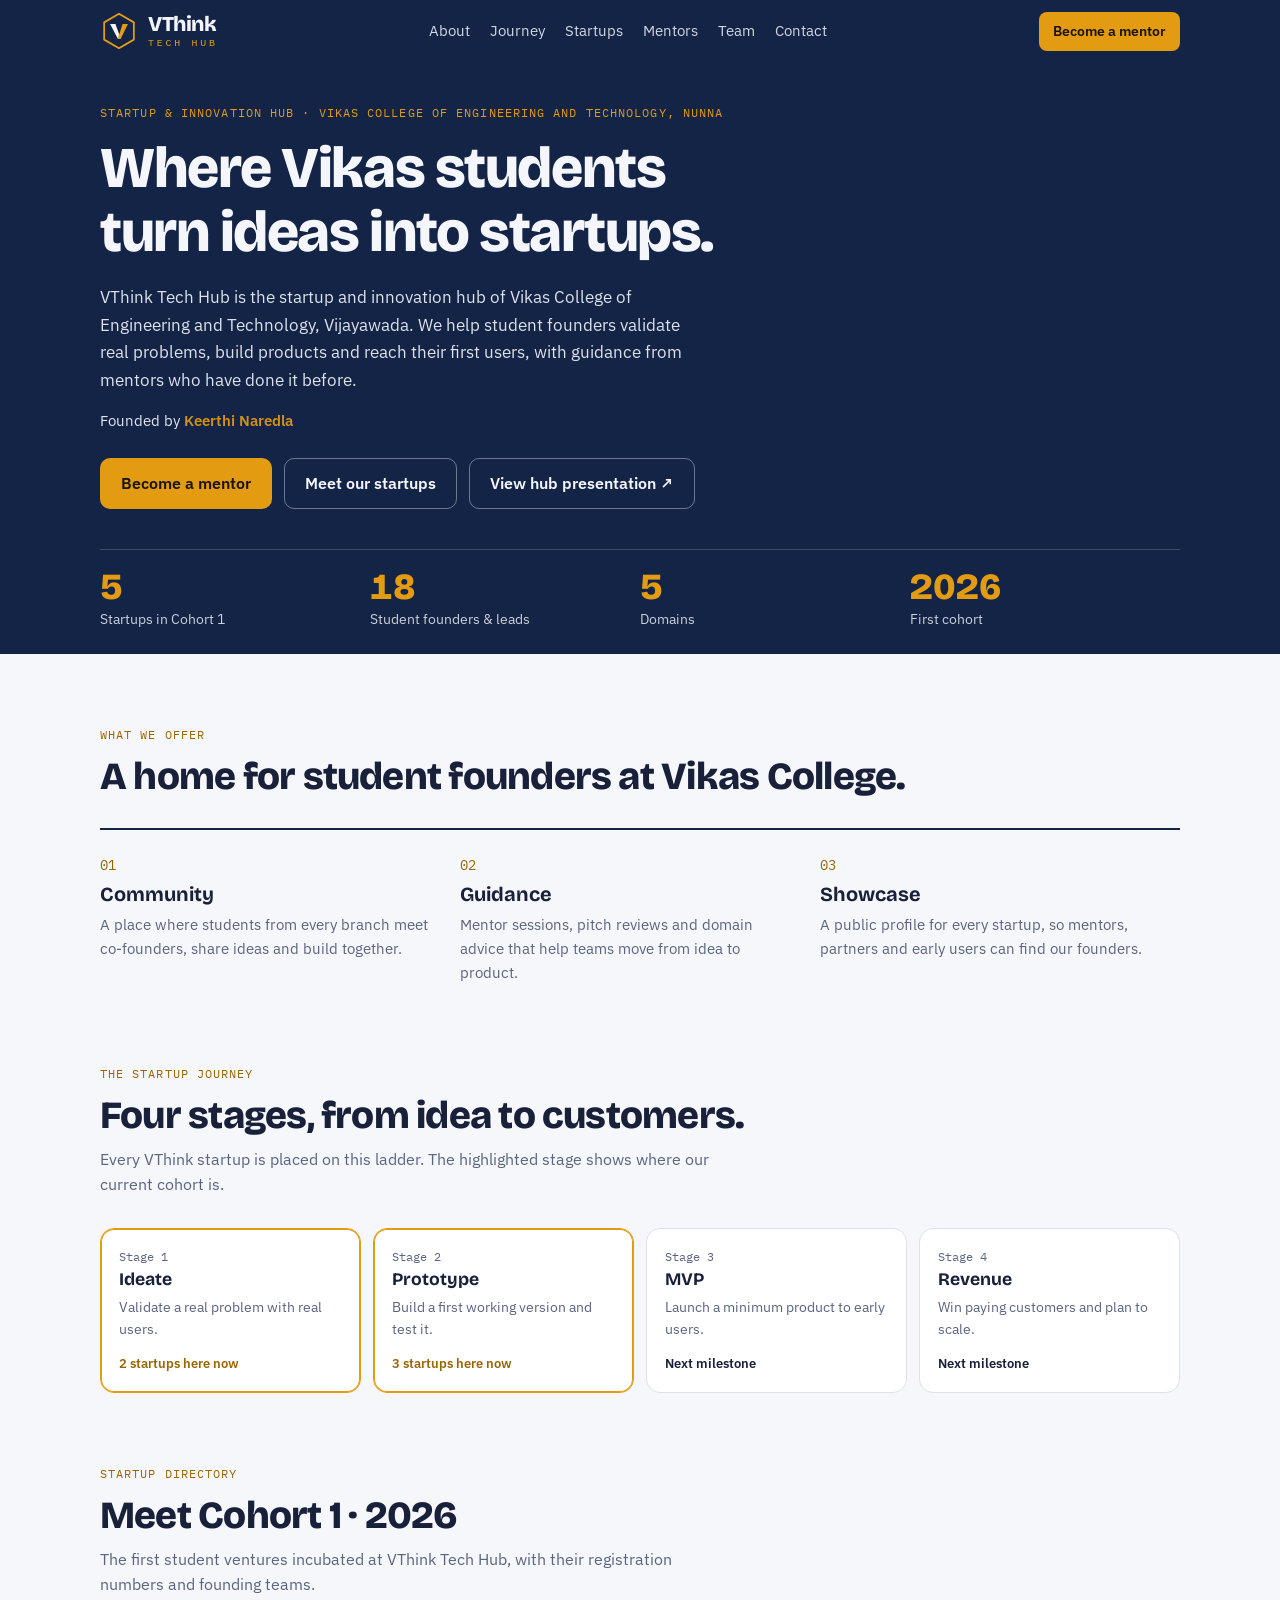
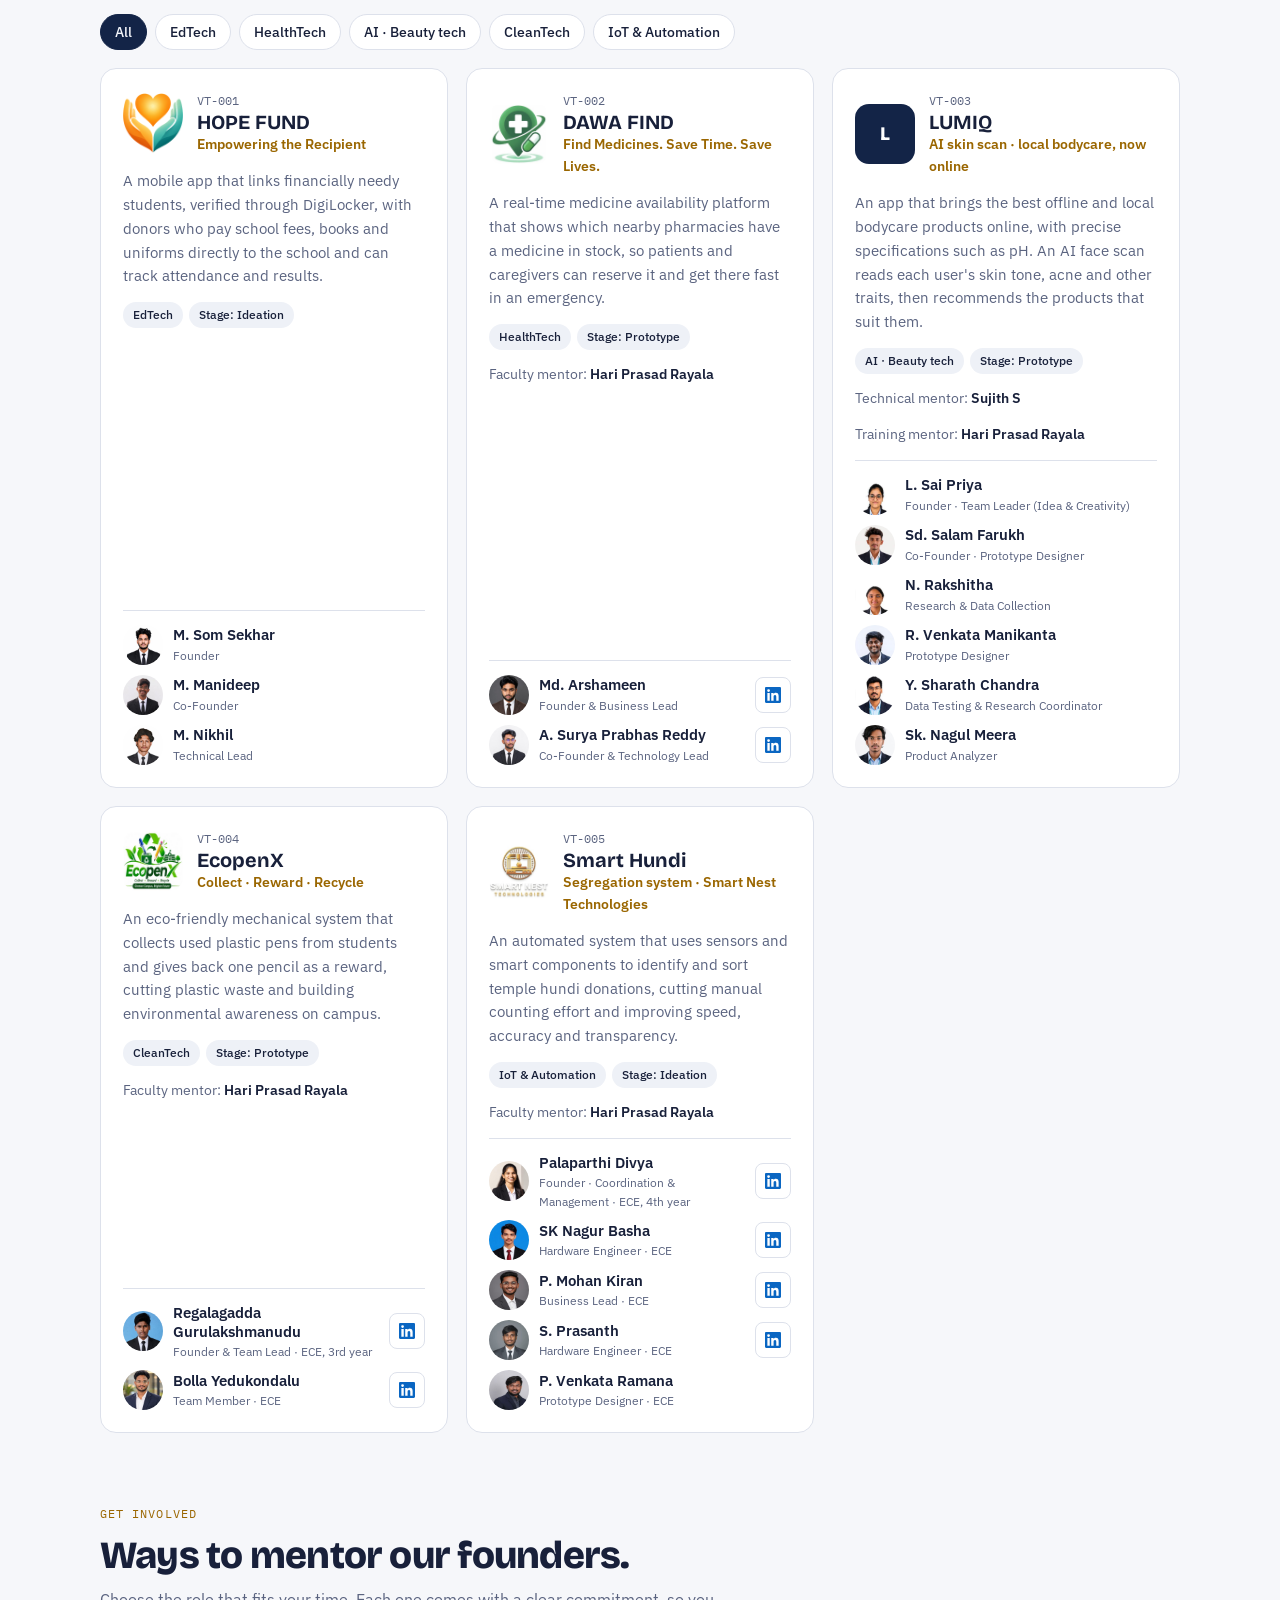
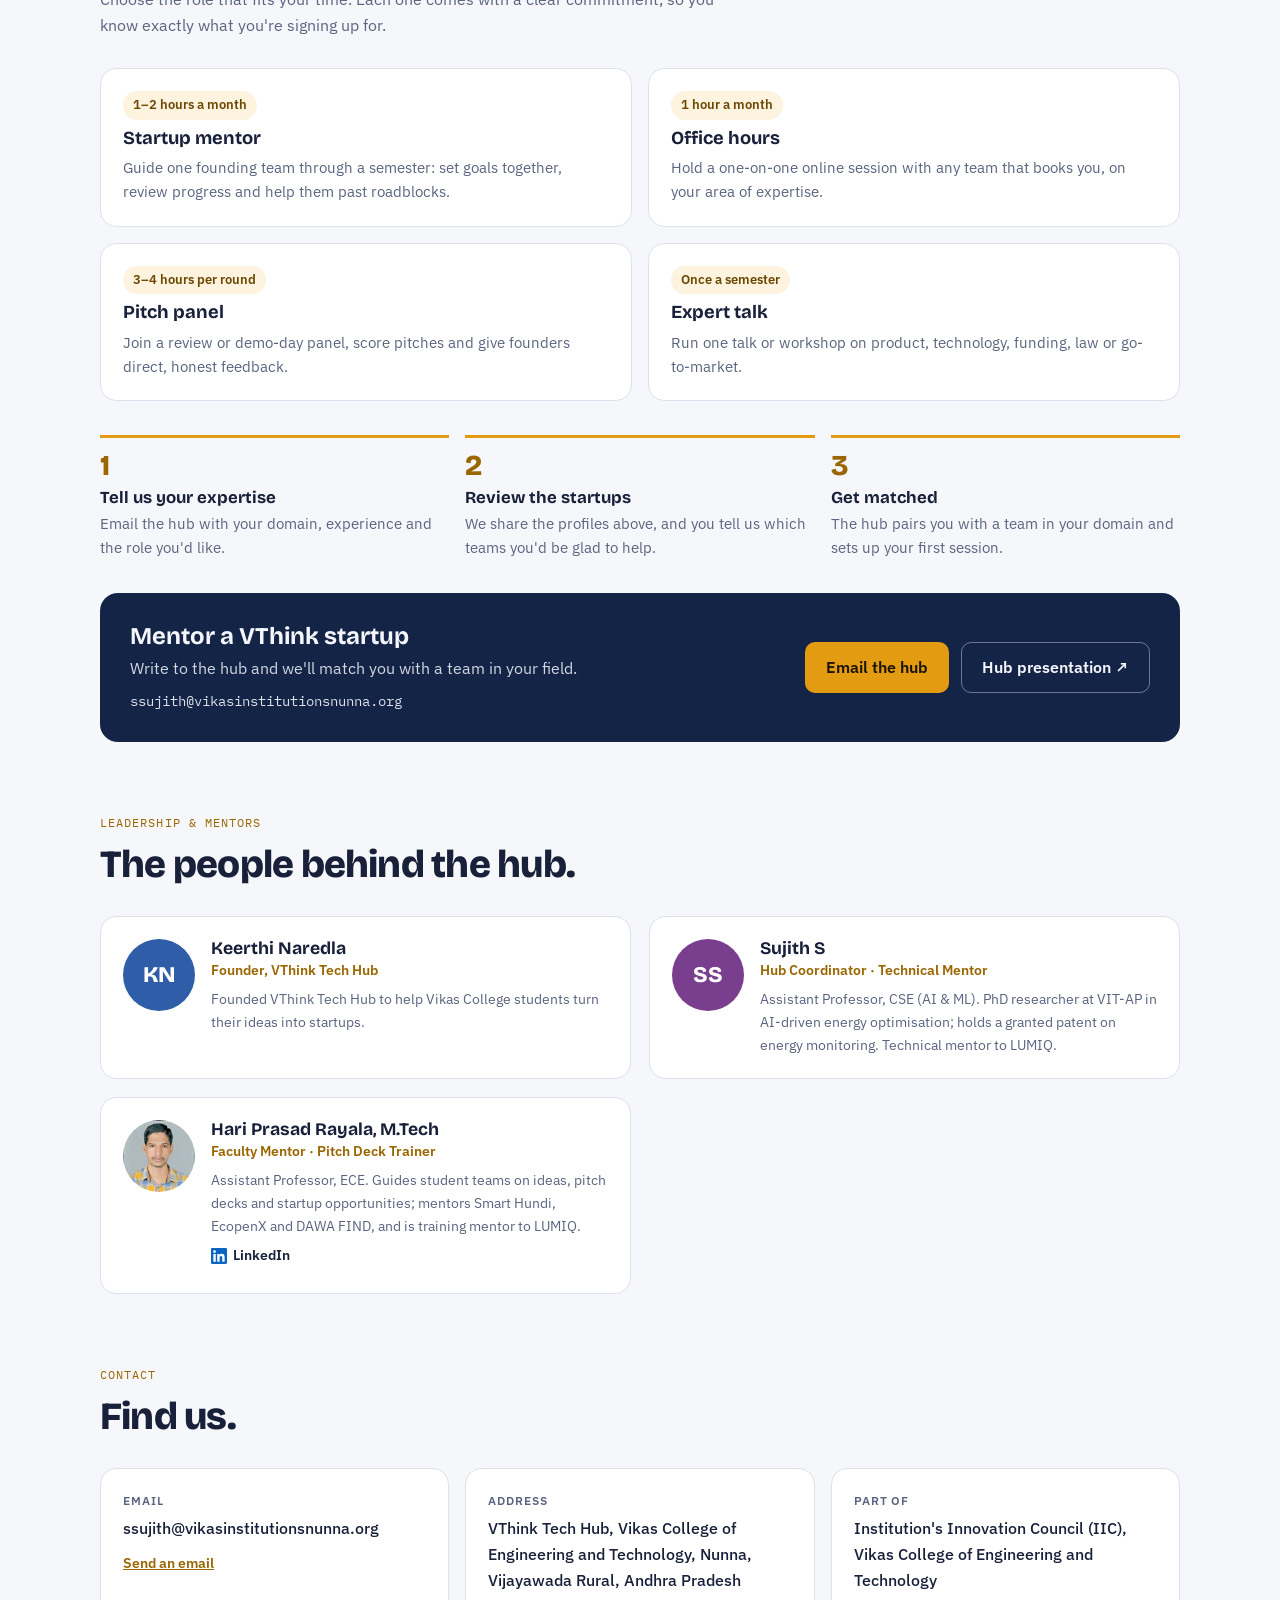
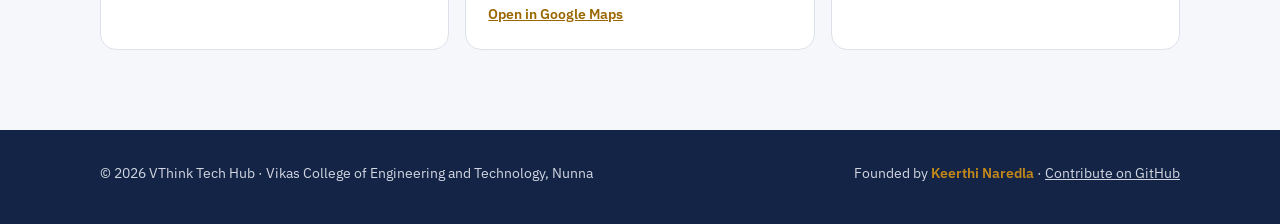
==== commit 13e4e85d: "feat(footer): add Contribute on GitHub link" ====
--- a/index.html
+++ b/index.html
@@ -203,7 +203,7 @@
 <footer>
   <div class="wrap">
     <span>© 2026 VThink Tech Hub · Vikas College of Engineering and Technology, Nunna</span>
-    <span>Founded by <b>Keerthi Naredla</b></span>
+    <span>Founded by <b>Keerthi Naredla</b> · <a href="https://github.com/vthinktechhub/vthinktechhub.github.io" target="_blank" rel="noopener">Contribute on GitHub</a></span>
   </div>
 </footer>
 
--- a/css/style.css
+++ b/css/style.css
@@ -152,3 +152,5 @@
 footer{margin-top:80px;background:var(--ink);color:var(--on-ink);padding:32px 0 40px;font-size:.88rem}
 footer .wrap{display:flex;justify-content:space-between;gap:16px;flex-wrap:wrap;opacity:.85}
 footer b{color:var(--gold);font-weight:600}
+footer a{color:inherit;text-decoration:underline}
+footer a:hover{color:var(--gold)}
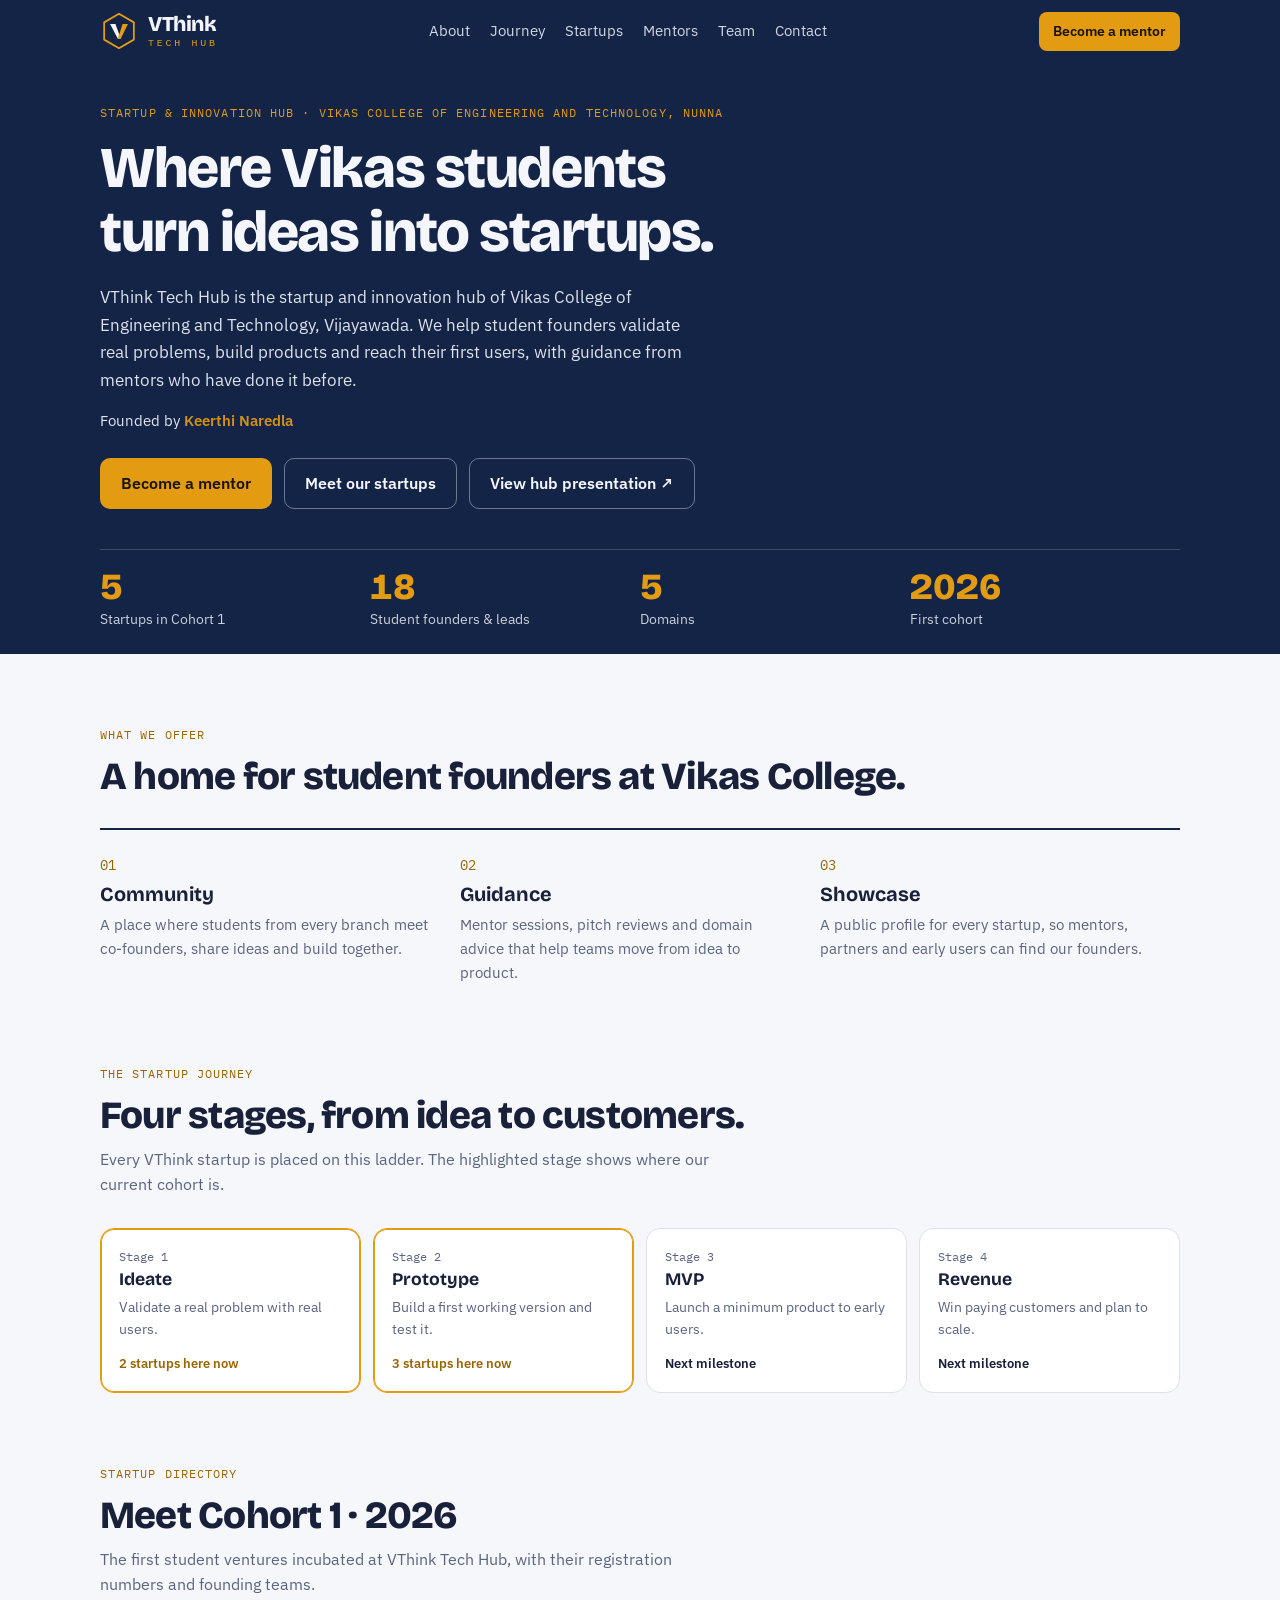
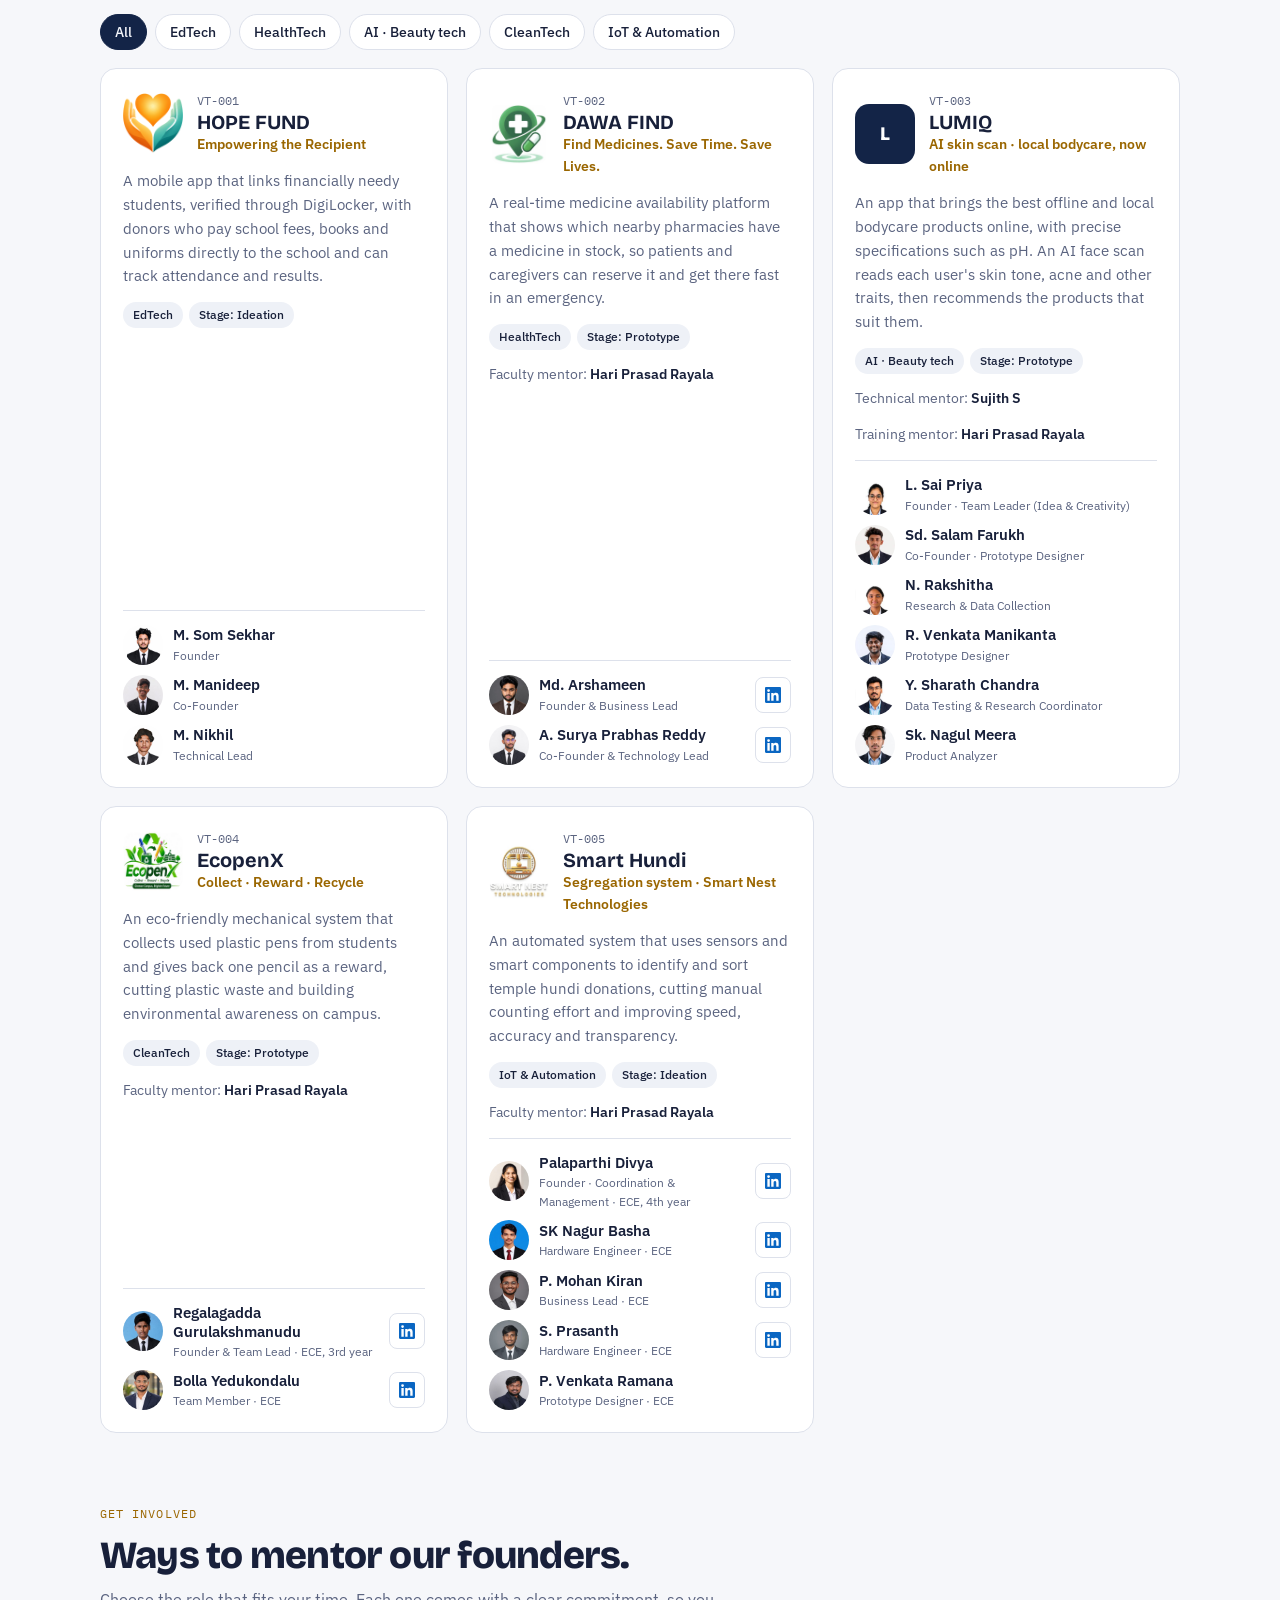
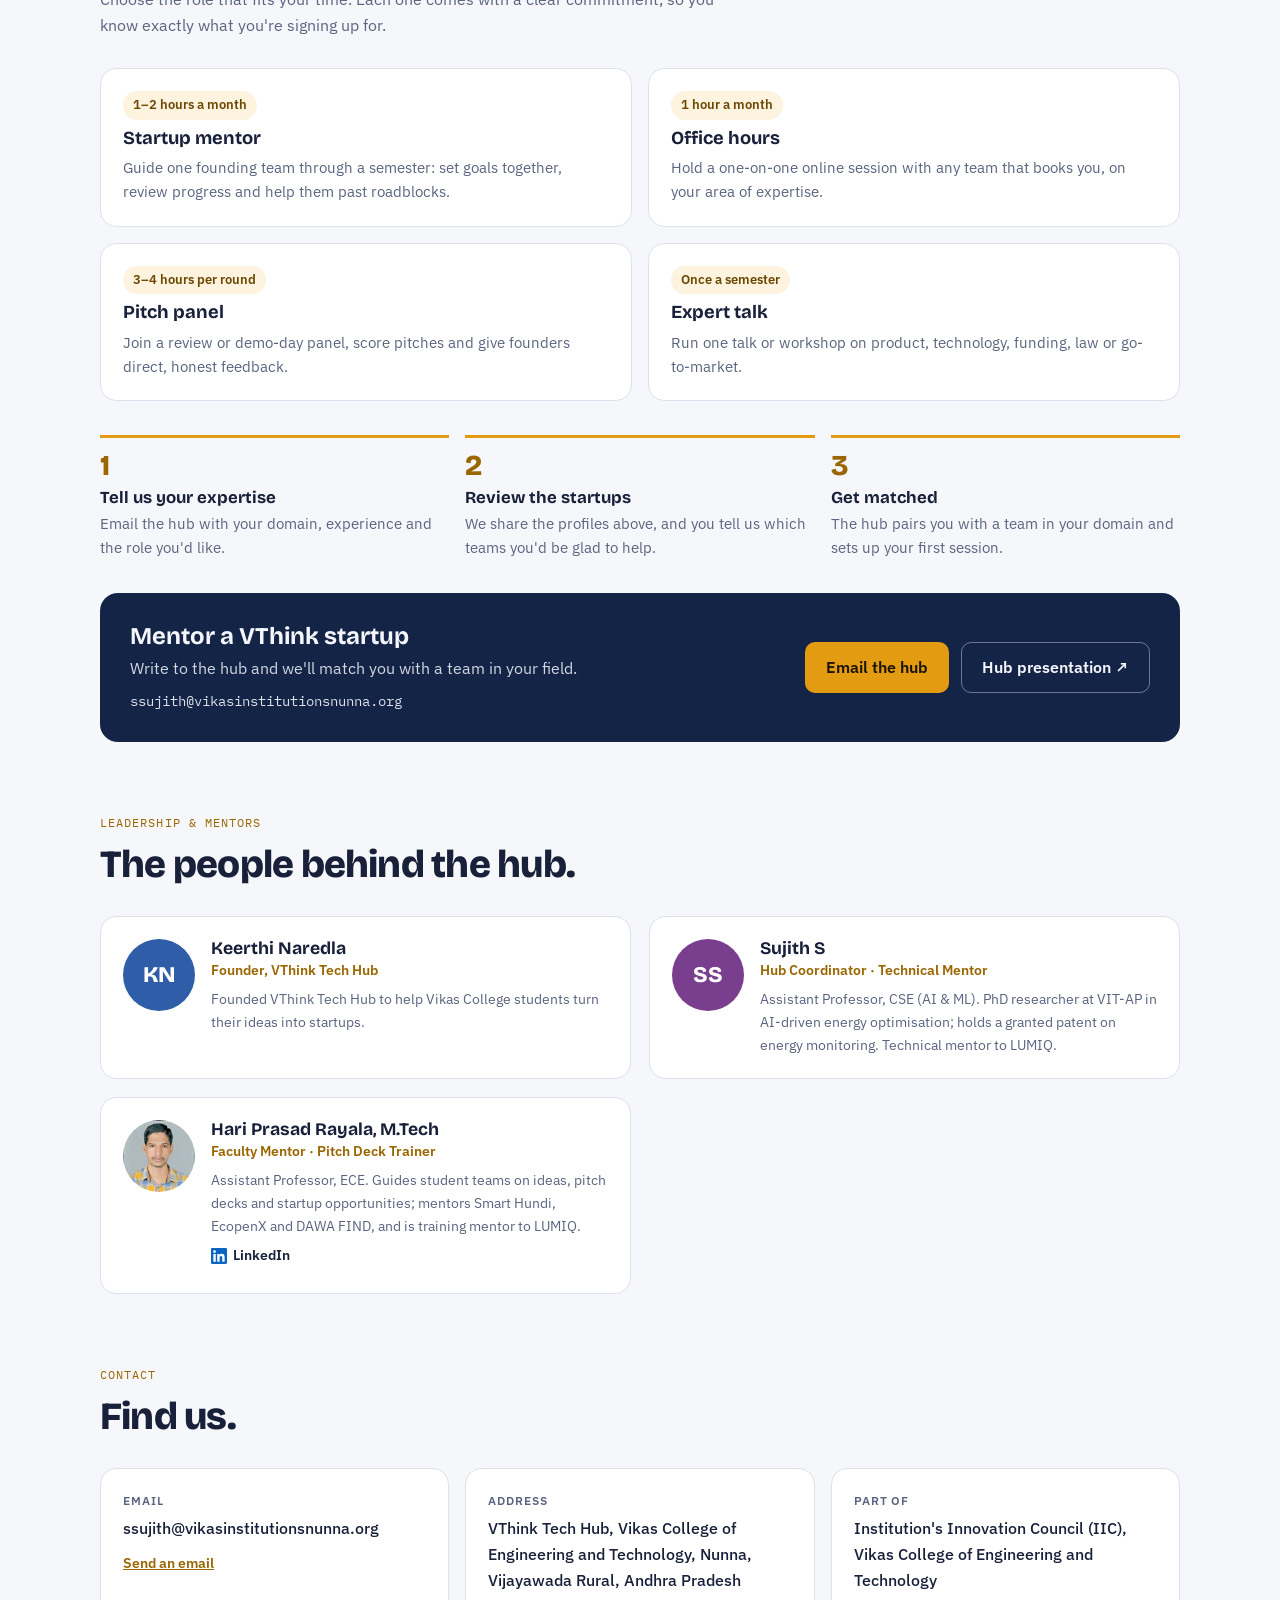
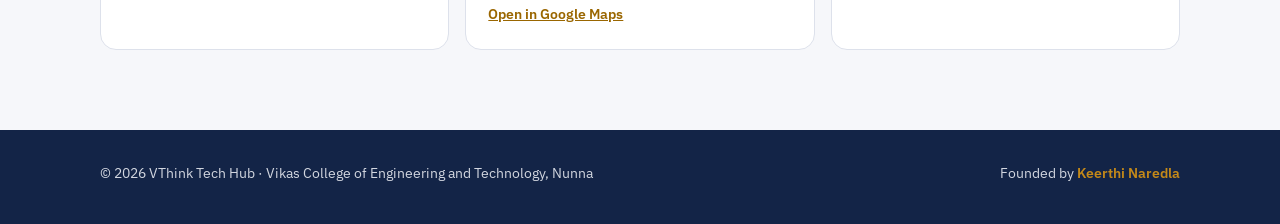
==== commit 531d1758: "feat(seo): add Twitter/X card and og:image meta tags" ====
--- a/index.html
+++ b/index.html
@@ -9,6 +9,11 @@
 <meta property="og:description" content="Where Vikas students turn ideas into startups. Meet Cohort 1 and become a mentor.">
 <meta property="og:type" content="website">
 <meta property="og:url" content="https://vthinktechhub.github.io/">
+<meta property="og:image" content="https://vthinktechhub.github.io/assets/brand/vthink-mark-on-dark-1024.png">
+<meta name="twitter:card" content="summary_large_image">
+<meta name="twitter:title" content="VThink Tech Hub · Vikas College of Engineering and Technology">
+<meta name="twitter:description" content="Where Vikas students turn ideas into startups. Meet Cohort 1 and become a mentor.">
+<meta name="twitter:image" content="https://vthinktechhub.github.io/assets/brand/vthink-mark-on-dark-1024.png">
 <link rel="icon" href="favicon.svg" type="image/svg+xml">
   <link rel="apple-touch-icon" href="assets/brand/vthink-icon-180.png">
 <link rel="preconnect" href="https://fonts.googleapis.com">
@@ -203,7 +208,7 @@
 <footer>
   <div class="wrap">
     <span>© 2026 VThink Tech Hub · Vikas College of Engineering and Technology, Nunna</span>
-    <span>Founded by <b>Keerthi Naredla</b> · <a href="https://github.com/vthinktechhub/vthinktechhub.github.io" target="_blank" rel="noopener">Contribute on GitHub</a></span>
+    <span>Founded by <b>Keerthi Naredla</b></span>
   </div>
 </footer>
 
